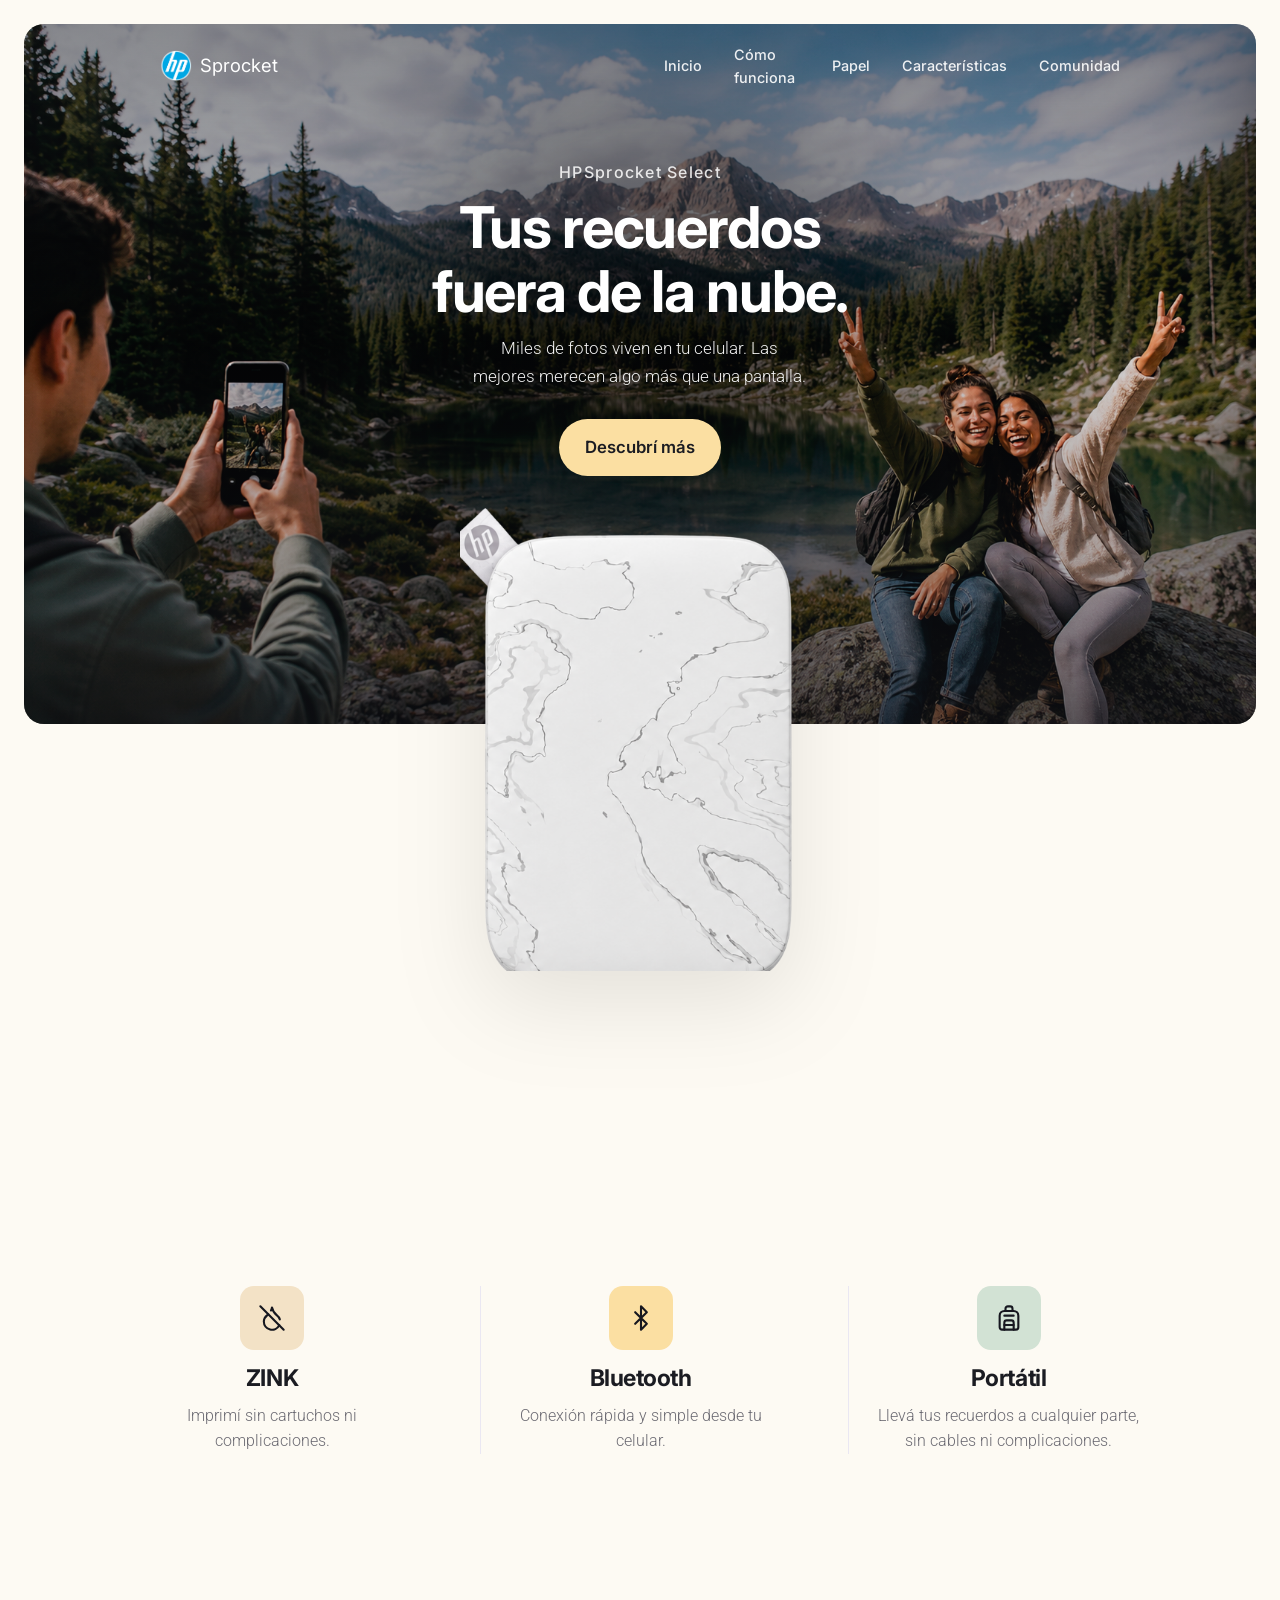
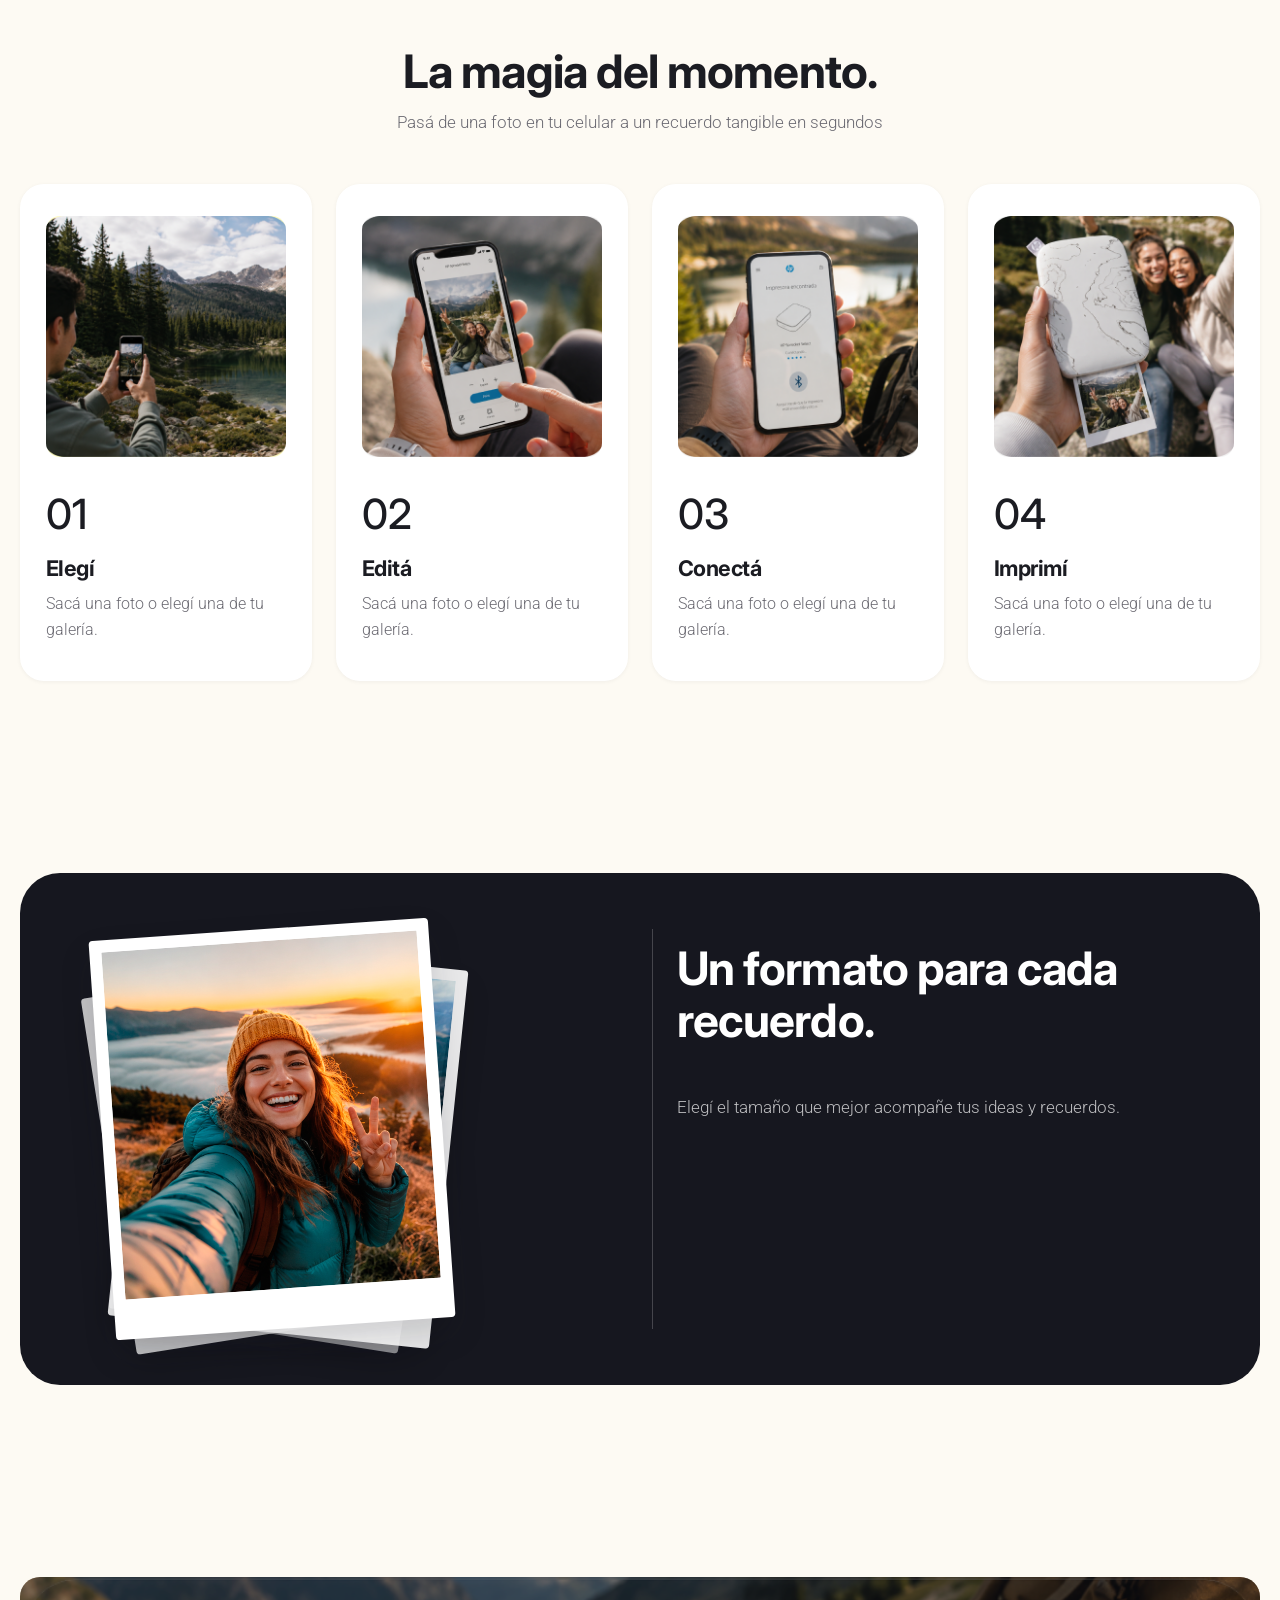
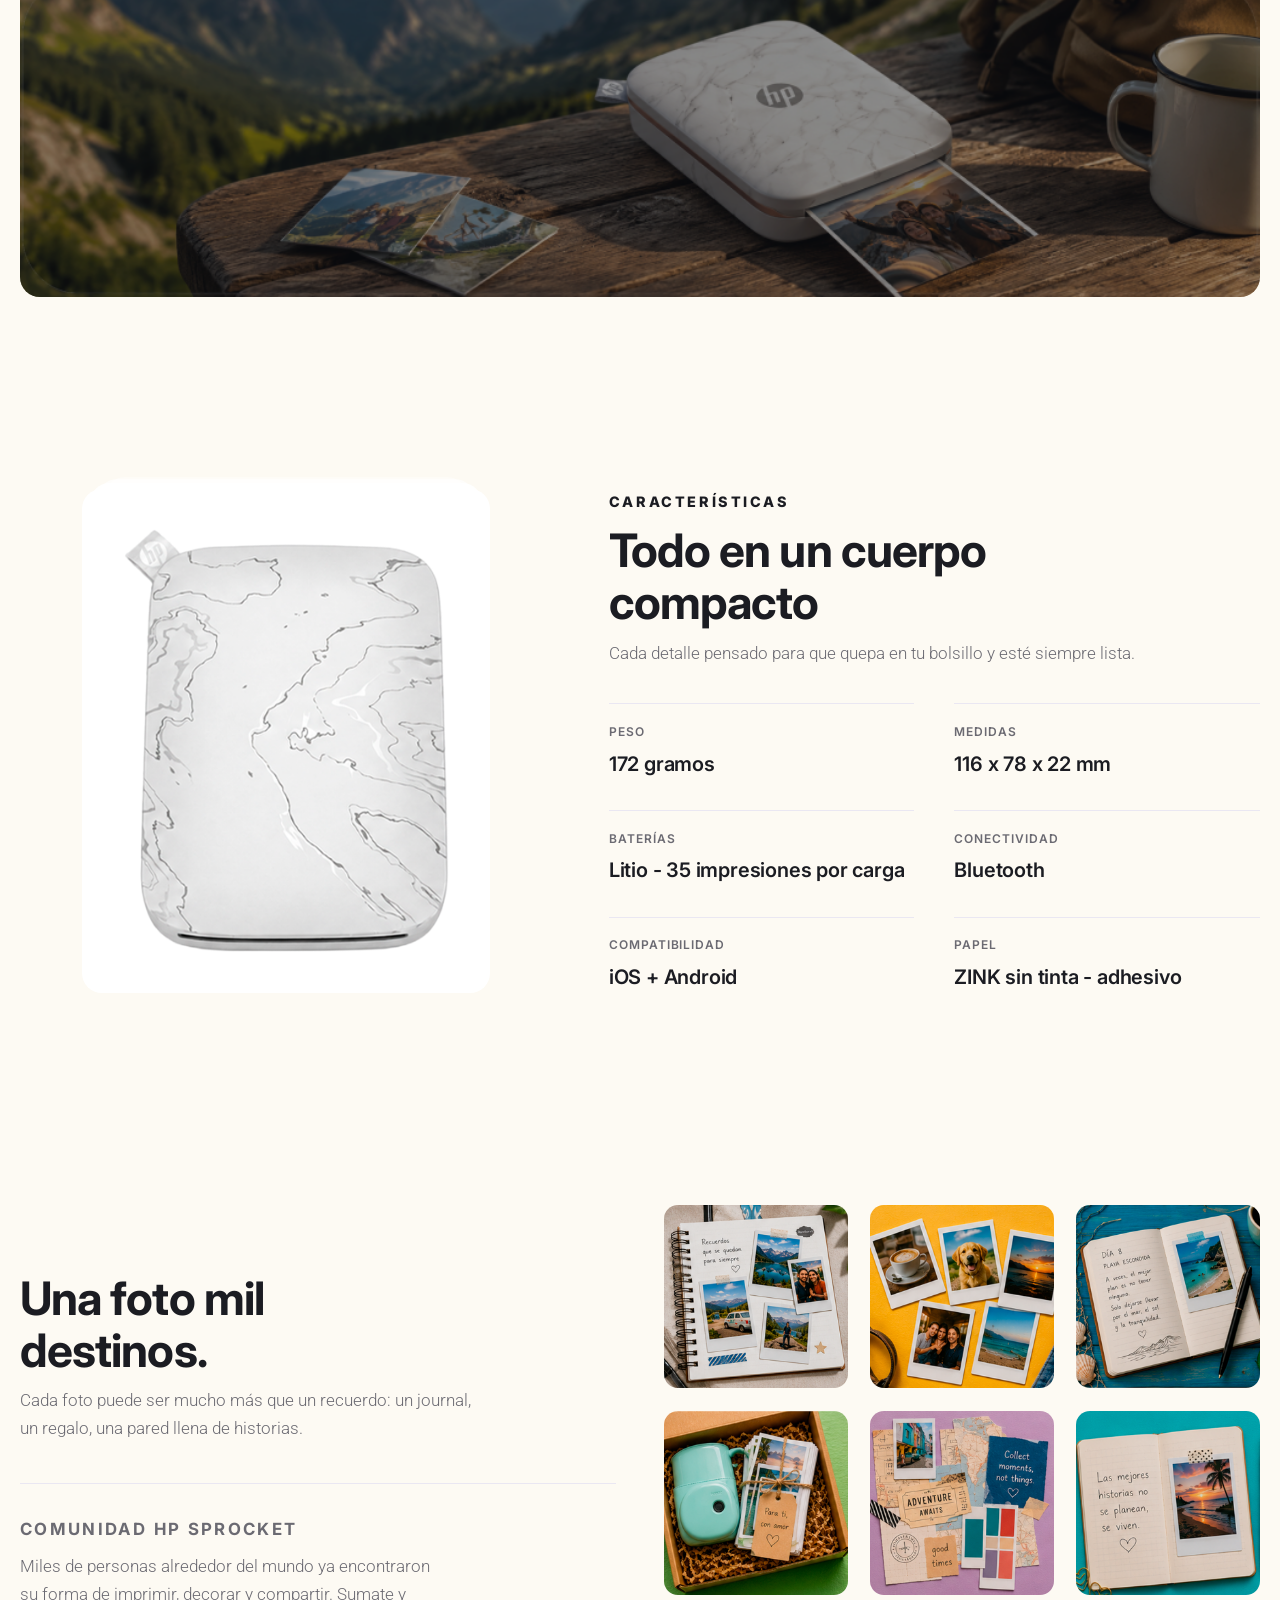
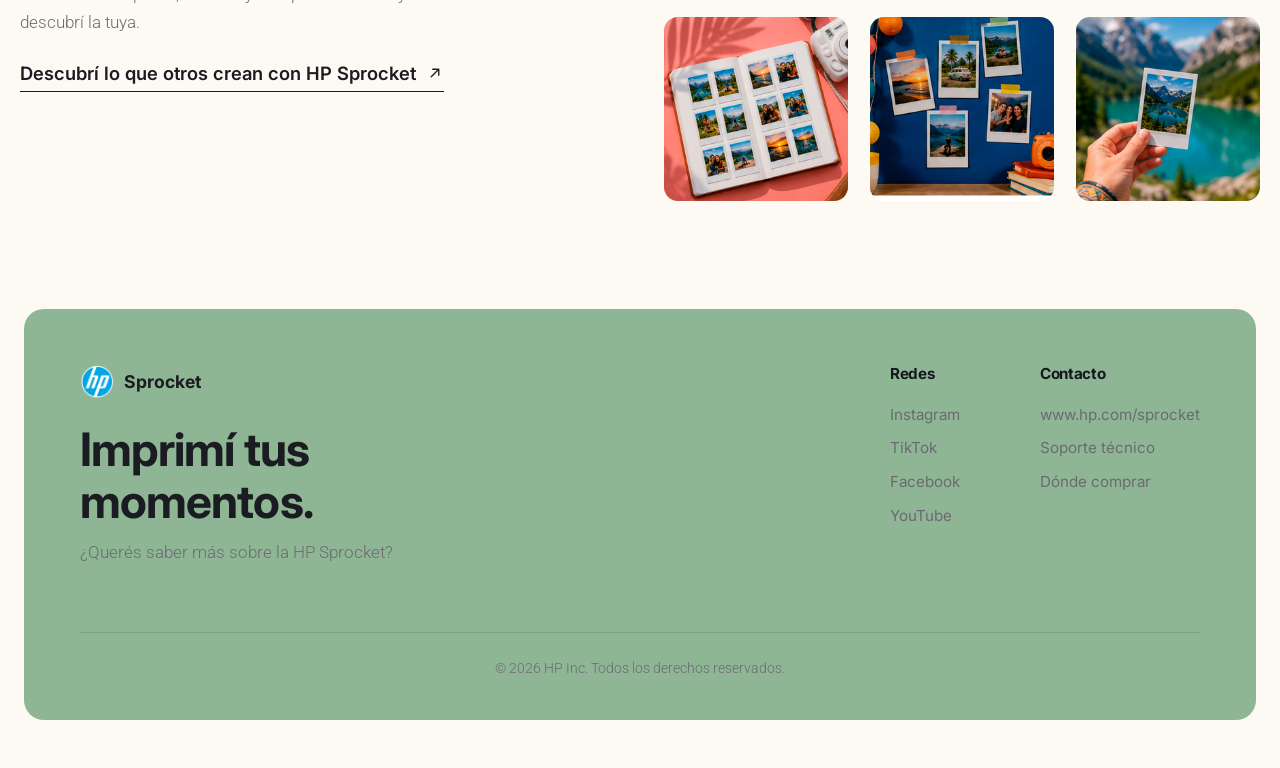
==== index.html @ 8c6a34cf "first commit" ====
<!DOCTYPE html>
<html lang="es">
  <head>
    <meta charset="UTF-8" />
    <meta name="viewport" content="width=device-width, initial-scale=1.0" />
    <meta
      name="description"
      content="Landing page de HP Sprocket inspirada en el diseño de Figma: imprimí tus fotos favoritas al instante, dondequiera que estés."
    />
    <title>HP Sprocket | Tus recuerdos fuera de la nube</title>
    <link rel="preconnect" href="https://fonts.googleapis.com" />
    <link rel="preconnect" href="https://fonts.gstatic.com" crossorigin />
    <link
      href="https://fonts.googleapis.com/css2?family=Inter:wght@400;500;600;700;800&family=Roboto:wght@300;400&display=swap"
      rel="stylesheet"
    />
    <link rel="stylesheet" href="css/styles.css?v=76" />
    <script src="js/main.js?v=76" defer></script>
  </head>
  <body>
    <div class="page-shell">
      <header class="site-header">
        <div class="nav-bar">
          <a href="#inicio" class="brand">
            <img src="Assets/Logo_HP.png" alt="HP" class="brand-logo" />
            <span>Sprocket</span>
          </a>
          <nav class="site-nav" id="site-nav">
            <a href="#inicio">Inicio</a>
            <a href="#como-funciona">Cómo funciona</a>
            <a href="#papel">Papel</a>
            <a href="#caracteristicas">Características</a>
            <a href="#colores">Comunidad</a>
          </nav>
          <button class="nav-toggle" id="nav-toggle" type="button" aria-label="Abrir menú" aria-controls="site-nav" aria-expanded="false">
            <span></span>
            <span></span>
            <span></span>
          </button>
        </div>
      </header>

      <main>
        <section class="hero" id="inicio">
          <div class="hero-banner">
            <img src="Assets/figma-hero-banner.png" alt="Amigos fotografiando un paisaje de montaña con el celular" />
            <div class="hero-overlay"></div>
            <div class="hero-content">
              <p class="hero-eyebrow">HPSprocket Select</p>
              <h1>Tus recuerdos <br />fuera de la nube.</h1>
              <p class="hero-text">
                Miles de fotos viven en tu celular. Las <br />
                mejores merecen algo más que una pantalla.
              </p>
              <a href="#como-funciona" class="btn btn-primary">Descubrí más</a>
            </div>
          </div>
        </section>

        <section class="product-strip">
          <div class="container product-strip-inner">
            <div class="product-shot reveal">
              <img src="Assets/figma-impresora-destacada.png" alt="Impresora portátil HP Sprocket" />
            </div>
            <div class="feature-row">
              <article class="feature-item">
                <span class="icon-badge icon-badge-peach">
                  <svg class="drop-icon" viewBox="0 0 24 24" fill="none" xmlns="http://www.w3.org/2000/svg" aria-hidden="true">
                    <path d="M18.715 13.186C18.29 11.858 17.384 10.607 16 9.5c-2-1.6-3.5-4-4-6.5a10.7 10.7 0 0 1-.884 2.586" stroke="currentColor" stroke-width="1.8" stroke-linecap="round" stroke-linejoin="round" />
                    <path d="m2 2 20 20" stroke="currentColor" stroke-width="1.8" stroke-linecap="round" stroke-linejoin="round" />
                    <path d="M8.795 8.797A11 11 0 0 1 8 9.5C6 11.1 5 13 5 15a7 7 0 0 0 13.222 3.208" stroke="currentColor" stroke-width="1.8" stroke-linecap="round" stroke-linejoin="round" />
                  </svg>
                </span>
                <h3>ZINK</h3>
                <p>Imprimí sin cartuchos ni complicaciones.</p>
              </article>
              <article class="feature-item">
                <span class="icon-badge icon-badge-yellow">
                  <svg class="drop-icon" viewBox="0 0 24 24" fill="none" xmlns="http://www.w3.org/2000/svg" aria-hidden="true">
                    <path d="m7 7 10 10-5 5V2l5 5L7 17" stroke="currentColor" stroke-width="1.8" stroke-linecap="round" stroke-linejoin="round" />
                  </svg>
                </span>
                <h3>Bluetooth</h3>
                <p>Conexión rápida y simple desde tu celular.</p>
              </article>
              <article class="feature-item">
                <span class="icon-badge icon-badge-sage">
                  <svg class="drop-icon" viewBox="0 0 24 24" fill="none" xmlns="http://www.w3.org/2000/svg" aria-hidden="true">
                    <path d="M4 10a4 4 0 0 1 4-4h8a4 4 0 0 1 4 4v10a2 2 0 0 1-2 2H6a2 2 0 0 1-2-2z" stroke="currentColor" stroke-width="1.8" stroke-linecap="round" stroke-linejoin="round" />
                    <path d="M8 10h8" stroke="currentColor" stroke-width="1.8" stroke-linecap="round" stroke-linejoin="round" />
                    <path d="M8 18h8" stroke="currentColor" stroke-width="1.8" stroke-linecap="round" stroke-linejoin="round" />
                    <path d="M8 22v-6a2 2 0 0 1 2-2h4a2 2 0 0 1 2 2v6" stroke="currentColor" stroke-width="1.8" stroke-linecap="round" stroke-linejoin="round" />
                    <path d="M9 6V4a2 2 0 0 1 2-2h2a2 2 0 0 1 2 2v2" stroke="currentColor" stroke-width="1.8" stroke-linecap="round" stroke-linejoin="round" />
                  </svg>
                </span>
                <h3>Portátil</h3>
                <p>Llevá tus recuerdos a cualquier parte, sin cables ni complicaciones.</p>
              </article>
            </div>
          </div>
        </section>

        <section class="how-it-works" id="como-funciona">
          <div class="container">
            <div class="section-heading reveal">
              <h2>La magia del momento.</h2>
              <p>Pasá de una foto en tu celular a un recuerdo tangible en segundos</p>
            </div>
            <div class="step-grid reveal-group">
              <article class="step-card reveal-item">
                <div class="step-photo">
                  <img src="Assets/figma-paso-01-elegi.png" alt="Eligiendo una foto para imprimir" />
                </div>
                <p class="step-number">01</p>
                <h3>Elegí</h3>
                <p>Sacá una foto o elegí una de tu galería.</p>
              </article>
              <article class="step-card reveal-item">
                <div class="step-photo">
                  <img src="Assets/figma-paso-02-edita.png" alt="Editando una foto en la app de HP Sprocket" />
                </div>
                <p class="step-number">02</p>
                <h3>Editá</h3>
                <p>Sacá una foto o elegí una de tu galería.</p>
              </article>
              <article class="step-card reveal-item">
                <div class="step-photo">
                  <img src="Assets/figma-paso-03-conecta.png" alt="Conectando el celular a la impresora por Bluetooth" />
                </div>
                <p class="step-number">03</p>
                <h3>Conectá</h3>
                <p>Sacá una foto o elegí una de tu galería.</p>
              </article>
              <article class="step-card reveal-item">
                <div class="step-photo">
                  <img src="Assets/figma-paso-04-imprimi.png" alt="Foto saliendo de la impresora HP Sprocket" />
                </div>
                <p class="step-number">04</p>
                <h3>Imprimí</h3>
                <p>Sacá una foto o elegí una de tu galería.</p>
              </article>
            </div>
          </div>
        </section>

        <section class="paper-section" id="papel">
          <div class="container">
            <div class="paper-shell">
              <div class="paper-grid">
            <div class="paper-visual reveal">
              <!-- TEMPORAL: 4 placeholders, a reemplazar por las imágenes que definas -->
              <div class="polaroid-stack stack-carousel">
                <figure class="polaroid" data-pos="0">
                  <img src="Assets/selfi-1.png" alt="Foto 1 (placeholder, a definir)" />
                </figure>
                <figure class="polaroid" data-pos="1">
                  <img src="Assets/selfi-2.png" alt="Foto 2 (placeholder, a definir)" />
                </figure>
                <figure class="polaroid" data-pos="2">
                  <img src="Assets/selfi-3.png" alt="Foto 3 (placeholder, a definir)" />
                </figure>
                <figure class="polaroid" data-pos="3">
                  <img src="Assets/selfi-4.png" alt="Foto 4 (placeholder, a definir)" />
                </figure>
              </div>
            </div>
            <div class="paper-copy">
              <h2 class="reveal">Un formato para cada recuerdo.</h2>
              <p class="reveal">Elegí el tamaño que mejor acompañe tus ideas y recuerdos.</p>
              <div class="paper-cards reveal-group">
                <div class="paper-card reveal-item">
                  <span class="paper-tag paper-tag-purple">2x3</span>
                  <span class="card-arrow" aria-hidden="true">
                    <svg viewBox="0 0 24 24" fill="none" xmlns="http://www.w3.org/2000/svg">
                      <path d="M7 17L17 7M17 7H9M17 7V15" stroke="currentColor" stroke-width="1.8" stroke-linecap="round" stroke-linejoin="round" />
                    </svg>
                  </span>
                  <h3>Adhesivo</h3>
                  <p>Pequeño, adhesivo para journals, agendas y stickers.</p>
                </div>
                <div class="paper-card paper-card-peach reveal-item">
                  <span class="paper-tag paper-tag-purple">3x4</span>
                  <span class="card-arrow" aria-hidden="true">
                    <svg viewBox="0 0 24 24" fill="none" xmlns="http://www.w3.org/2000/svg">
                      <path d="M7 17L17 7M17 7H9M17 7V15" stroke="currentColor" stroke-width="1.8" stroke-linecap="round" stroke-linejoin="round" />
                    </svg>
                  </span>
                  <h3>Fotográfico</h3>
                  <p>Más espacio para retratos, paisajes y fotos grupales.</p>
                </div>
              </div>
            </div>
              </div>
            </div>
          </div>
        </section>

        <section class="quote-banner">
          <div class="container">
            <div class="quote-box">
              <img src="Assets/figma-banner-experiencias.png" alt="Momento cálido al aire libre junto a la impresora HP Sprocket" />
              <div class="quote-overlay"></div>
              <p class="quote-text reveal">las experiencias<br />no se olvidan.</p>
            </div>
          </div>
        </section>

        <section class="specs" id="caracteristicas">
          <div class="container specs-grid">
            <div class="specs-visual reveal">
              <div class="image-carousel stack-carousel">
                <figure class="image-card" data-pos="0">
                  <img src="Assets/vista 1.png" alt="Impresora HP Sprocket, vista en ángulo" />
                </figure>
                <figure class="image-card" data-pos="1">
                  <img src="Assets/vista 2.png" alt="Impresora HP Sprocket, vista frontal" />
                </figure>
                <figure class="image-card" data-pos="2">
                  <img src="Assets/vista 3.png" alt="Impresora HP Sprocket, vista trasera" />
                </figure>
                <figure class="image-card" data-pos="3">
                  <img src="Assets/vista 4.png" alt="Impresora HP Sprocket, vista de perfil" />
                </figure>
              </div>
            </div>
            <div class="specs-copy">
              <div class="specs-heading">
                <p class="eyebrow">Características</p>
                <h2 class="reveal">Todo en un cuerpo <br />compacto</h2>
                <p class="specs-intro reveal">Cada detalle pensado para que quepa en tu bolsillo y esté siempre lista.</p>
              </div>
              <dl class="specs-table reveal-group">
                <div class="specs-row reveal-item">
                  <dt>Peso</dt>
                  <dd>172 gramos</dd>
                </div>
                <div class="specs-row reveal-item">
                  <dt>Medidas</dt>
                  <dd>116 x 78 x 22 mm</dd>
                </div>
                <div class="specs-row reveal-item">
                  <dt>Baterías</dt>
                  <dd>Litio - 35 impresiones por carga</dd>
                </div>
                <div class="specs-row reveal-item">
                  <dt>Conectividad</dt>
                  <dd>Bluetooth</dd>
                </div>
                <div class="specs-row reveal-item">
                  <dt>Compatibilidad</dt>
                  <dd>iOS + Android</dd>
                </div>
                <div class="specs-row reveal-item">
                  <dt>Papel</dt>
                  <dd>ZINK sin tinta - adhesivo</dd>
                </div>
              </dl>
            </div>
          </div>
        </section>

        <section class="colors" id="colores">
          <div class="container">
            <div class="colors-grid">
              <div class="colors-copy">
                <h2 class="reveal">Una foto mil <br />destinos.</h2>
                <p class="reveal">Cada foto puede ser mucho más que un recuerdo: un journal, <br />un regalo, una pared llena de historias.</p>

                <div class="community-cta reveal">
                  <p class="community-eyebrow">Comunidad HP Sprocket</p>
                  <p class="community-text">
                    Miles de personas alrededor del mundo ya encontraron su forma de imprimir, decorar y compartir. Sumate y descubrí la tuya.
                  </p>
                  <a href="#contacto" class="community-link">
                    Descubrí lo que otros crean con HP Sprocket
                    <span class="community-arrow" aria-hidden="true">
                      <svg viewBox="0 0 24 24" fill="none" xmlns="http://www.w3.org/2000/svg">
                        <path d="M7 17L17 7M17 7H9M17 7V15" stroke="currentColor" stroke-width="1.8" stroke-linecap="round" stroke-linejoin="round" />
                      </svg>
                    </span>
                  </a>
                </div>
              </div>
              <div class="swatch-grid reveal-group">
                <span class="swatch reveal-item">
                  <img src="Assets/Scrapbook.png" alt="Página de scrapbook con fotos de un viaje" />
                </span>
                <span class="swatch reveal-item">
                  <img src="Assets/Fotos del dia a dia.png" alt="Fotos instantáneas de momentos cotidianos" />
                </span>
                <span class="swatch reveal-item">
                  <img src="Assets/Journals de viaje.png" alt="Journal de viaje con una foto pegada" />
                </span>
                <span class="swatch reveal-item">
                  <img src="Assets/Regalos personalizados.png" alt="Caja de regalo personalizada con fotos impresas" />
                </span>
                <span class="swatch reveal-item">
                  <img src="Assets/Moodboard.png" alt="Moodboard de inspiración para un viaje" />
                </span>
                <span class="swatch reveal-item">
                  <img src="Assets/Historias que quedan.png" alt="Journal con una frase y una foto de playa" />
                </span>
                <span class="swatch reveal-item">
                  <img src="Assets/Albunes.png" alt="Álbum de fotos con impresiones instantáneas" />
                </span>
                <span class="swatch reveal-item">
                  <img src="Assets/Decoracion.png" alt="Fotos instantáneas usadas como decoración de pared" />
                </span>
                <span class="swatch reveal-item">
                  <img src="Assets/Recuerdos de viaje.png" alt="Mano sosteniendo una foto instantánea frente a un paisaje" />
                </span>
              </div>
            </div>
          </div>
        </section>

      </main>

      <footer class="site-footer" id="contacto">
        <div class="footer-box">
          <div class="footer-main">
            <div class="footer-cta">
              <span class="footer-logo">
                <img class="footer-logo-mark" src="Assets/Logo_HP.png" alt="HP" />
                <span class="footer-logo-text">Sprocket</span>
              </span>
              <h2 class="reveal">Imprimí tus <br />momentos.</h2>
              <p class="reveal">¿Querés saber más sobre la HP Sprocket?</p>
            </div>
            <div class="footer-links">
              <div class="footer-col">
                <h3>Redes</h3>
                <a href="#">Instagram</a>
                <a href="#">TikTok</a>
                <a href="#">Facebook</a>
                <a href="#">YouTube</a>
              </div>
              <div class="footer-col">
                <h3>Contacto</h3>
                <a href="https://www.hp.com/sprocket">www.hp.com/sprocket</a>
                <a href="#">Soporte técnico</a>
                <a href="#">Dónde comprar</a>
              </div>
            </div>
          </div>
          <div class="footer-bottom">
            <p>© <span data-year></span> HP Inc. Todos los derechos reservados.</p>
          </div>
        </div>
      </footer>
    </div>
  </body>
</html>
---- css/styles.css ----
:root {
  /* ===== Paleta HP Sprocket v3 — RGB pastel, acotada a amarillo / verde / durazno =====
     Reutilizable en cualquier landing del ecosistema HP Sprocket.
     Paleta limitada a propósito a estos 3 tonos (+ neutros) para mayor coherencia. */

  /* Color primario — casi negro azulado, ancla de marca (texto, headers oscuros) */
  --color-primary: #16171f;
  --color-primary-dark: #0a0a10;

  /* Color secundario — verde salvia, moderno/tecnológico (tags, fondos secundarios) */
  --color-secondary: #8eb694;
  --color-secondary-dark: #74a17d;

  /* Color de acento — amarillo cálido, vívido y cercano (CTAs, hover, elementos interactivos) */
  --color-accent: #fbdfa2;
  --color-accent-dark: #f0c97e;

  /* Fondo principal */
  --color-bg: #fdfaf3; /* blanco cálido, alto contraste con el texto */
  --color-surface: #ffffff; /* cards neutras */

  /* Fondos secundarios — mosaico limitado a amarillo / verde / crema */
  --color-surface-tint: #d2e2d4; /* verde salvia */
  --color-surface-peach: #f3e2c6; /* crema */
  --color-surface-yellow: #fbdfa2; /* amarillo suave */

  /* Texto */
  --color-text: #1b1c22; /* texto principal, alto contraste sobre fondos claros */
  --color-muted: #6b6a72; /* texto secundario */

  /* Bordes / interactivos */
  --color-border: #eae7f2;
  --color-interactive: var(--color-accent);

  /* Texto sobre fondos oscuros (primary) */
  --color-on-dark: #ffffff;
  --color-on-dark-muted: rgba(255, 255, 255, 0.72);

  --radius-lg: 40px;
  --radius-md: 24px;
  --radius-sm: 14px;

  /* Sombras de cards: casi imperceptible en reposo, se acentúa apenas en hover */
  --shadow-sm: 0 1px 4px rgba(22, 23, 31, 0.05);
  --shadow: 0 16px 32px rgba(22, 23, 31, 0.1);
}

* {
  box-sizing: border-box;
  margin: 0;
  padding: 0;
}

html {
  scroll-behavior: smooth;
}

body {
  font-family: "Inter", "Segoe UI", Arial, sans-serif;
  line-height: 1.6;
  color: var(--color-text);
  background: var(--color-bg);
}

img {
  width: 100%;
  display: block;
}

a {
  color: inherit;
  text-decoration: none;
}

.page-shell {
  overflow: hidden;
}

.container {
  width: min(1280px, calc(100% - 2.5rem));
  margin: 0 auto;
}

section {
  padding: 6rem 0;
}

h1,
h2,
h3 {
  font-weight: 700;
  line-height: 1.12;
  letter-spacing: -0.02em;
  margin-bottom: 0.7rem;
}

h1 {
  font-size: clamp(2.16rem, 4.5vw, 4.05rem);
}

h2 {
  font-size: clamp(1.8rem, 3.6vw, 3.06rem);
}

h3 {
  font-size: 1.44rem;
}

p {
  font-family: "Roboto", "Inter", sans-serif;
  font-weight: 300;
  font-size: 1.15rem;
}

/* "Bajada": copy directo bajo un título de sección (H1/H2), reducida en la misma
   proporción que los títulos para conservar la relación visual entre ambos. */
.hero-text,
.section-heading p,
.paper-copy p,
.specs-intro,
.colors-copy p,
.footer-cta p {
  font-size: 1.05rem;
  line-height: 1.65;
}

.eyebrow {
  display: inline-block;
  margin-bottom: 0.8rem;
  font-family: "Inter", sans-serif;
  color: var(--color-text);
  font-size: 0.9rem;
  font-weight: 800;
  letter-spacing: 0.18em;
  text-transform: uppercase;
}

.btn {
  display: inline-block;
  padding: 0.95rem 1.6rem;
  border-radius: 999px;
  font-family: "Inter", sans-serif;
  font-weight: 600;
  font-size: 1.05rem;
  transition: transform 0.2s ease, background 0.2s ease;
}

.btn:hover {
  transform: translateY(-2px);
}

.btn-primary {
  background: var(--color-accent);
  color: var(--color-text);
}

.btn-primary:hover {
  background: var(--color-accent-dark);
}

/* Animaciones de entrada al hacer scroll (títulos, bajadas y cards) */

.reveal,
.reveal-item {
  opacity: 0;
  /* Se usa la propiedad "translate" (independiente de "transform") a propósito:
     así esta animación de entrada no pisa las transiciones de "transform" que
     ya tienen las cards para su efecto hover (translateY al pasar el mouse). */
  translate: 0 46px;
  transition: opacity 0.75s cubic-bezier(0.16, 1, 0.3, 1), translate 0.75s cubic-bezier(0.16, 1, 0.3, 1);
  will-change: opacity, translate;
}

.reveal.is-visible,
.reveal-item.is-visible {
  opacity: 1;
  translate: 0 0;
}

@media (prefers-reduced-motion: reduce) {
  .reveal,
  .reveal-item {
    opacity: 1;
    translate: 0 0;
    transition: none;
  }
}

.brand:hover {
  opacity: 0.85;
}

.site-nav a:hover {
  opacity: 0.75;
}

/* Header */

.site-header {
  position: fixed;
  top: 1.5rem;
  left: 0;
  right: 0;
  z-index: 100;
  background: transparent;
  box-shadow: none;
  transition: top 0.3s ease, background 0.3s ease, backdrop-filter 0.3s ease, box-shadow 0.3s ease;
}

.site-header.is-scrolled {
  top: 0;
  background: rgba(255, 255, 255, 0.72);
  backdrop-filter: blur(16px);
  -webkit-backdrop-filter: blur(16px);
  box-shadow: 0 1px 0 rgba(0, 0, 0, 0.06);
}

.nav-bar {
  display: grid;
  grid-template-columns: 1fr auto 1fr;
  align-items: center;
  gap: 1.5rem;
  height: 84px;
  max-width: 1280px;
  margin: 0 auto;
  padding: 0 160px;
}

.brand {
  display: inline-flex;
  align-items: center;
  justify-self: start;
  gap: 0.5rem;
  font-family: "Inter", sans-serif;
  font-size: 1.15rem;
  font-weight: 700;
  color: #fff;
  transition: color 0.3s ease;
}

.site-header.is-scrolled .brand {
  color: var(--color-text);
}

.brand-logo {
  width: 32px;
  height: 32px;
  object-fit: contain;
}

.brand span {
  font-weight: 400;
}

.site-nav {
  display: flex;
  align-items: center;
  grid-column: 3;
  justify-self: end;
  gap: 2rem;
}

.site-nav a {
  font-family: "Inter", sans-serif;
  color: rgba(255, 255, 255, 0.9);
  font-weight: 500;
  font-size: 0.9rem;
  transition: color 0.3s ease;
}

.site-header.is-scrolled .site-nav a {
  color: var(--color-muted);
}

.nav-toggle {
  display: none;
  grid-column: 3;
  justify-self: end;
  flex-direction: column;
  justify-content: center;
  gap: 5px;
  width: 32px;
  height: 32px;
  padding: 0;
  background: none;
  border: none;
  cursor: pointer;
}

.nav-toggle span {
  display: block;
  width: 100%;
  height: 2px;
  border-radius: 2px;
  background: #fff;
  transition: background 0.3s ease, transform 0.25s ease, opacity 0.25s ease;
}

.site-header.is-scrolled .nav-toggle span {
  background: var(--color-text);
}

.nav-toggle.is-open span:nth-child(1) {
  transform: translateY(7px) rotate(45deg);
}

.nav-toggle.is-open span:nth-child(2) {
  opacity: 0;
}

.nav-toggle.is-open span:nth-child(3) {
  transform: translateY(-7px) rotate(-45deg);
}

/* Hero */

.hero {
  padding: 1.5rem 0 0;
}

.hero-banner {
  position: relative;
  margin: 0 1.5rem;
  border-radius: 20px;
  overflow: hidden;
  min-height: 700px;
  display: flex;
  align-items: center;
  justify-content: center;
}

.hero-banner img {
  position: absolute;
  inset: 0;
  height: 100%;
  object-fit: cover;
}

.hero-overlay {
  position: absolute;
  inset: 0;
  background: linear-gradient(180deg, rgba(22, 23, 31, 0.4) 0%, rgba(22, 23, 31, 0.15) 45%, rgba(22, 23, 31, 0.5) 100%);
}

.hero-content {
  position: relative;
  text-align: center;
  color: #fff;
  padding: 3rem 1.5rem 10rem;
  max-width: 760px;
}

.hero-eyebrow {
  font-family: "Inter", sans-serif;
  font-size: 1rem;
  font-weight: 500;
  letter-spacing: 0.08em;
  opacity: 0.85;
  margin-bottom: 0.6rem;
}

.hero-content h1 {
  color: #fff;
  animation: hero-title-in 0.9s cubic-bezier(0.16, 1, 0.3, 1) both;
}

@keyframes hero-title-in {
  from {
    opacity: 0;
    translate: 0 30px;
  }
  to {
    opacity: 1;
    translate: 0 0;
  }
}

@media (prefers-reduced-motion: reduce) {
  .hero-content h1 {
    animation: none;
  }
}

.hero-text {
  color: #f2f2f2;
  margin-bottom: 1.8rem;
}

/* Product strip */

.product-strip-inner {
  text-align: center;
}

.product-shot {
  max-width: 400px;
  aspect-ratio: 312 / 594;
  margin: -21.5rem auto 3rem;
  position: relative;
  left: 20px;
  z-index: 2;
  border-radius: var(--radius-md);
  overflow: hidden;
  filter: drop-shadow(0 30px 45px rgba(0, 0, 0, 0.1));
}

.product-shot img {
  height: 100%;
  object-fit: cover;
  --print-progress: 0;
  /* La foto vive en el ~35%-97% inferior de esta imagen (impresora + foto ya
     compuestas en un solo PNG). Al scrollear, el recorte inferior se reduce
     progresivamente para simular que la foto sale de la ranura. */
  clip-path: inset(0 0 calc(35% - (32% * var(--print-progress))) 0);
  will-change: clip-path;
}

@media (prefers-reduced-motion: reduce) {
  .product-shot img {
    clip-path: none;
  }
}

.feature-row {
  display: flex;
  justify-content: center;
  gap: 3rem;
}

.feature-item {
  flex: 1;
  max-width: 320px;
  padding: 0 1.5rem;
  border-left: 1px solid var(--color-border);
  opacity: 0;
  /* Efecto "pegatina", igual que las fotos de "Una foto mil destinos": arranca
     chico y girado, y se asienta plano al aparecer. */
  transform: scale(0.6) rotate(-10deg);
  transition: opacity 0.55s cubic-bezier(0.34, 1.56, 0.64, 1), transform 0.55s cubic-bezier(0.34, 1.56, 0.64, 1);
}

.feature-item:first-child {
  border-left: none;
}

.feature-item:nth-child(even) {
  transform: scale(0.6) rotate(10deg);
}

.feature-row.is-visible .feature-item {
  opacity: 1;
  transform: scale(1) rotate(0deg);
}

.feature-row.is-visible .feature-item:nth-child(1) {
  transition-delay: 0.1s;
}

.feature-row.is-visible .feature-item:nth-child(2) {
  transition-delay: 0.3s;
}

.feature-row.is-visible .feature-item:nth-child(3) {
  transition-delay: 0.5s;
}

@media (prefers-reduced-motion: reduce) {
  .feature-item {
    opacity: 1;
    transform: none;
    transition: none;
  }
}

.icon-badge {
  display: inline-flex;
  align-items: center;
  justify-content: center;
  width: 64px;
  height: 64px;
  border-radius: var(--radius-sm);
  margin-bottom: 1rem;
}

.icon-badge-peach {
  background: var(--color-surface-peach);
}

.icon-badge-yellow {
  background: var(--color-surface-yellow);
}

.icon-badge-sage {
  background: var(--color-surface-tint);
}

.drop-icon {
  display: inline-block;
  width: 28px;
  height: 28px;
  color: var(--color-primary);
}

.feature-item p {
  font-size: 1rem;
  color: var(--color-muted);
}

/* Section heading */

.section-heading {
  text-align: center;
  max-width: 620px;
  margin: 0 auto 3rem;
}

.section-heading p {
  color: var(--color-muted);
}

/* Steps */

.step-grid {
  display: grid;
  grid-template-columns: repeat(4, minmax(0, 1fr));
  gap: 1.5rem;
}

.step-card {
  background: var(--color-surface);
  border-radius: var(--radius-md);
  padding: 2rem 1.6rem 2.4rem;
  display: flex;
  flex-direction: column;
  align-items: flex-start;
  text-align: left;
  gap: 0.5rem;
  box-shadow: var(--shadow-sm);
  transition: transform 0.25s ease, box-shadow 0.25s ease;
}

.step-card:hover {
  transform: translateY(-6px);
  box-shadow: var(--shadow);
}

.step-photo {
  width: 100%;
  aspect-ratio: 1 / 1;
  border-radius: var(--radius-sm);
  overflow: hidden;
  margin-bottom: 1rem;
}

.step-photo img {
  height: 100%;
  object-fit: cover;
}

.step-number {
  font-size: 2.6rem;
  font-weight: 500;
  font-family: "Inter", sans-serif;
}

.step-card h3 {
  font-size: 1.35rem;
  margin-bottom: 0.2rem;
}

.step-card p:last-child {
  color: var(--color-muted);
  font-size: 1rem;
}

/* Paper section */

.paper-shell {
  background: var(--color-primary);
  border-radius: var(--radius-lg);
  padding: 3.5rem;
}

.paper-grid {
  display: grid;
  grid-template-columns: 1fr 1fr;
  gap: 1.5rem;
  align-items: stretch;
}

.paper-copy {
  display: flex;
  flex-direction: column;
  justify-content: center;
  padding-left: 1.5rem;
  /* Misma línea divisoria (1px, blanco translúcido) que ya usa el footer sobre fondo oscuro */
  border-left: 1px solid rgba(255, 255, 255, 0.2);
}

.paper-copy h2,
.paper-copy p {
  color: var(--color-on-dark);
}

.paper-copy p {
  opacity: 0.72;
  margin-bottom: 0;
}

.paper-copy h2 {
  margin-bottom: 0.1rem;
}

.paper-visual {
  display: flex;
  align-items: center;
  justify-content: center;
}

.paper-cards {
  display: flex;
  flex-direction: row;
  flex-wrap: wrap;
  gap: 1.6rem;
  margin-top: 2.5rem;
}

.paper-card {
  position: relative;
  flex: 1;
  min-width: 220px;
  background: var(--color-surface-tint);
  border-radius: var(--radius-sm);
  padding: 2.25rem 1.75rem 2rem;
  cursor: pointer;
  box-shadow: var(--shadow-sm);
  transition: transform 0.25s ease, box-shadow 0.25s ease;
}

.paper-card:hover {
  transform: translateY(-6px);
  box-shadow: var(--shadow);
}

.paper-card-peach {
  background: var(--color-surface-peach);
}

.card-arrow {
  position: absolute;
  top: 1.9rem;
  right: 1.4rem;
  width: 36px;
  height: 36px;
  display: inline-flex;
  align-items: center;
  justify-content: center;
  border-radius: 50%;
  background: var(--color-surface);
  color: var(--color-primary);
  transition: transform 0.25s ease, background 0.25s ease, color 0.25s ease;
}

.card-arrow svg {
  width: 16px;
  height: 16px;
}

.paper-card:hover .card-arrow {
  transform: translate(3px, -3px);
  background: var(--color-primary);
  color: var(--color-on-dark);
}

.paper-tag {
  display: inline-block;
  padding: 0.4rem 0.9rem;
  border-radius: 999px;
  color: #fff;
  font-size: 0.85rem;
  font-weight: 600;
  margin-bottom: 0.8rem;
}

.paper-tag-purple {
  background: var(--color-primary);
}

.paper-card h3 {
  font-size: 1.44rem;
  margin-bottom: 0.4rem;
}

.paper-card p {
  font-size: 0.95rem;
  color: var(--color-muted);
}

/* Quote banner */

.quote-box {
  position: relative;
  border-radius: 20px;
  overflow: hidden;
  min-height: 320px;
  display: flex;
  align-items: center;
  justify-content: center;
}

.quote-box img {
  position: absolute;
  inset: 0;
  height: 100%;
  object-fit: cover;
}

.quote-overlay {
  position: absolute;
  inset: 0;
  background: rgba(22, 23, 31, 0.4);
}

.quote-text {
  position: relative;
  color: #fff;
  font-family: "Inter", sans-serif;
  font-weight: 700;
  font-size: clamp(2rem, 4.5vw, 3.4rem);
  line-height: 1.05;
  text-align: center;
  text-shadow: 0 4px 4px rgba(0, 0, 0, 0.4);
  letter-spacing: -0.02em;
}

/* Specs */

.specs-grid {
  display: grid;
  grid-template-columns: 0.9fr 1.1fr;
  gap: 3.5rem;
  align-items: stretch;
}

.specs-copy {
  display: flex;
  flex-direction: column;
  justify-content: space-between;
}

.specs-visual {
  display: flex;
  align-items: center;
  justify-content: center;
}

/* Carrusel de polaroids apiladas */

.polaroid-stack {
  position: relative;
  left: -80px;
  width: 340px;
  height: 400px;
  cursor: pointer;
}

.polaroid {
  position: absolute;
  inset: 0;
  margin: 0;
  background: var(--color-surface);
  padding: 12px 12px 40px;
  border-radius: 4px;
  box-shadow: 0 16px 32px rgba(22, 23, 31, 0.16);
  transition: transform 0.7s cubic-bezier(0.22, 1, 0.36, 1), opacity 0.7s ease;
}

.polaroid img {
  width: 100%;
  height: 100%;
  object-fit: cover;
  border-radius: 1px;
}

.polaroid[data-pos="0"] {
  transform: translate(0, 0) rotate(-4deg) scale(1);
  opacity: 1;
  z-index: 4;
}

.polaroid[data-pos="1"] {
  transform: translate(16px, 14px) rotate(6deg) scale(0.95);
  opacity: 0.9;
  z-index: 3;
}

.polaroid[data-pos="2"] {
  transform: translate(-12px, 24px) rotate(-9deg) scale(0.9);
  opacity: 0.75;
  z-index: 2;
}

.polaroid[data-pos="3"] {
  transform: translate(8px, 32px) rotate(9deg) scale(0.86);
  opacity: 0.55;
  z-index: 1;
}

@media (prefers-reduced-motion: reduce) {
  .polaroid {
    transition: none;
  }
}

/* Carrusel de cards simples (producto) */

.image-carousel {
  position: relative;
  width: 408px;
  height: 100%;
  min-height: 504px;
  cursor: pointer;
}

.image-card {
  position: absolute;
  inset: 0;
  margin: 0;
  background: #fff;
  border-radius: 20px;
  overflow: hidden;
  transition: transform 0.7s cubic-bezier(0.22, 1, 0.36, 1), opacity 0.7s ease;
}

.image-card img {
  width: 100%;
  height: 100%;
  object-fit: contain;
  padding: 10%;
}

/* Carrusel vertical: las fotos se apilan y suben hacia arriba, sin rotación */
.image-card[data-pos="0"] {
  transform: translateY(0) scale(1);
  opacity: 1;
  z-index: 4;
}

.image-card[data-pos="1"] {
  transform: translateY(-16px) scale(0.96);
  opacity: 0.85;
  z-index: 3;
}

.image-card[data-pos="2"] {
  transform: translateY(-30px) scale(0.92);
  opacity: 0.65;
  z-index: 2;
}

.image-card[data-pos="3"] {
  transform: translateY(-42px) scale(0.88);
  opacity: 0.45;
  z-index: 1;
}

@media (prefers-reduced-motion: reduce) {
  .image-card {
    transition: none;
  }
}

.specs-intro {
  color: var(--color-muted);
  margin-bottom: 2.25rem;
}

.specs-table {
  display: grid;
  grid-template-columns: repeat(2, minmax(0, 1fr));
  gap: 1.9rem 2.5rem;
}

.specs-row {
  display: flex;
  flex-direction: column;
  gap: 0.4rem;
  padding-top: 1.1rem;
  border-top: 1px solid var(--color-border);
}

.specs-row dt {
  font-family: "Inter", sans-serif;
  font-weight: 600;
  font-size: 0.75rem;
  letter-spacing: 0.08em;
  text-transform: uppercase;
  color: var(--color-muted);
}

.specs-row dd {
  font-weight: 600;
  font-size: 1.25rem;
  letter-spacing: -0.01em;
  color: var(--color-text);
}

/* Colors */

.colors-grid {
  display: grid;
  grid-template-columns: 1fr 1fr;
  gap: 3rem;
  align-items: center;
}

.colors-copy p {
  color: var(--color-muted);
}

.swatch-grid {
  display: grid;
  grid-template-columns: repeat(3, minmax(0, 1fr));
  gap: 1.4rem;
}

.swatch {
  display: block;
  aspect-ratio: 1 / 1;
  border-radius: var(--radius-sm);
  overflow: hidden;
  background: var(--color-surface-tint);
}

/* Efecto "pegatina": cada foto entra chica, girada y va cayendo/asentándose y
   despegando su rotación, como si se estuviera pegando en la página al scrollear. */
.swatch-grid .reveal-item {
  translate: 0 20px;
  transform: scale(0.55) rotate(-14deg);
  transition: opacity 0.55s cubic-bezier(0.34, 1.56, 0.64, 1), translate 0.55s cubic-bezier(0.34, 1.56, 0.64, 1),
    transform 0.55s cubic-bezier(0.34, 1.56, 0.64, 1);
}

.swatch-grid .reveal-item:nth-child(even) {
  transform: scale(0.55) rotate(12deg);
}

.swatch-grid .reveal-item.is-visible {
  transform: scale(1) rotate(0deg);
}

@media (prefers-reduced-motion: reduce) {
  .swatch-grid .reveal-item {
    transform: none;
  }
}

.swatch img {
  width: 100%;
  height: 100%;
  object-fit: cover;
  transition: transform 0.4s ease;
}

.swatch:hover img {
  transform: scale(1.06);
}

/* Bloque "comunidad": transición inspiracional antes del CTA final del footer */
.community-cta {
  margin-top: 2.5rem;
  padding-top: 2rem;
  border-top: 1px solid var(--color-border);
  text-align: left;
}

.community-eyebrow {
  display: block;
  margin-bottom: 0.6rem;
  font-family: "Inter", sans-serif;
  font-size: 0.85rem;
  font-weight: 700;
  letter-spacing: 0.14em;
  text-transform: uppercase;
  color: var(--color-primary);
}

.community-text {
  max-width: 420px;
  margin: 0 0 1.4rem;
  color: var(--color-muted);
}

.community-link {
  display: inline-flex;
  align-items: center;
  gap: 0.6rem;
  font-family: "Inter", sans-serif;
  font-weight: 600;
  font-size: 1.15rem;
  color: var(--color-text);
  border-bottom: 1.5px solid var(--color-text);
  padding-bottom: 0.2rem;
  transition: color 0.2s ease, border-color 0.2s ease, gap 0.2s ease;
}

.community-link:hover {
  color: var(--color-primary);
  border-color: var(--color-primary);
  gap: 0.9rem;
}

.community-arrow {
  display: inline-flex;
  width: 18px;
  height: 18px;
}

.community-arrow svg {
  width: 100%;
  height: 100%;
}

/* Footer */

.site-footer {
  padding: 2rem 0 3rem;
}

.footer-box {
  margin: 0 1.5rem;
  background: var(--color-secondary);
  border-radius: 20px;
  padding: 3.5rem 3.5rem 2.5rem;
  color: var(--color-text);
}

.footer-main {
  display: flex;
  justify-content: space-between;
  gap: 3rem;
}

.footer-logo {
  display: inline-flex;
  align-items: center;
  gap: 0.6rem;
  margin-bottom: 1.6rem;
}

.footer-logo-mark {
  width: 34px;
  height: 34px;
  object-fit: contain;
}

.footer-logo-text {
  font-family: "Inter", sans-serif;
  font-weight: 700;
  font-size: 1.1rem;
}

.footer-cta h2 {
  color: var(--color-text);
}

.footer-cta p {
  color: var(--color-muted);
  margin-bottom: 1.6rem;
}

.footer-links {
  display: flex;
  gap: 5rem;
  flex-shrink: 0;
}

.footer-col h3 {
  font-family: "Inter", sans-serif;
  font-size: 0.95rem;
  font-weight: 700;
  margin-bottom: 1rem;
  color: var(--color-primary);
}

.footer-col {
  display: flex;
  flex-direction: column;
}

.footer-col a {
  color: var(--color-muted);
  font-family: "Inter", sans-serif;
  font-size: 0.95rem;
  padding: 0.3rem 0;
  transition: color 0.2s ease;
}

.footer-col a:hover {
  color: var(--color-primary);
}

.footer-bottom {
  margin-top: 2.5rem;
  padding-top: 1.5rem;
  border-top: 1px solid rgba(22, 23, 31, 0.12);
  text-align: center;
}

.footer-bottom p {
  color: var(--color-muted);
  font-size: 0.9rem;
}

@media (max-width: 1024px) {
  section {
    padding: 4.5rem 0;
  }

  .paper-shell {
    padding: 2.5rem;
  }

  .hero-banner {
    min-height: 620px;
  }

  .hero-content {
    padding-bottom: 8rem;
  }

  .product-shot {
    max-width: 320px;
    margin: -18rem auto 2.5rem;
  }

  .step-grid {
    grid-template-columns: repeat(2, minmax(0, 1fr));
  }

  .paper-grid,
  .specs-grid,
  .colors-grid {
    grid-template-columns: 1fr;
  }

  .paper-copy {
    padding-left: 0;
    padding-top: 2rem;
    border-left: none;
    border-top: 1px solid rgba(255, 255, 255, 0.2);
  }

  .specs-visual {
    order: -1;
  }

  .feature-row {
    flex-wrap: wrap;
  }

  .feature-item {
    flex: 1 1 45%;
    border-left: none;
    border-top: 1px solid var(--color-border);
    padding-top: 1.5rem;
  }

  .footer-main {
    flex-direction: column;
    gap: 2.5rem;
  }

  .footer-links {
    gap: 3rem;
  }
}

@media (max-width: 860px) {
  .nav-bar {
    padding: 0 3rem;
  }

  .nav-toggle {
    display: flex;
    justify-self: end;
  }

  .site-nav {
    position: fixed;
    top: calc(1.5rem + 84px);
    left: 0;
    right: 0;
    flex-direction: column;
    align-items: flex-start;
    gap: 0.2rem;
    background: rgba(255, 255, 255, 0.97);
    backdrop-filter: blur(16px);
    padding: 1.25rem 1.75rem 1.75rem;
    box-shadow: 0 16px 30px rgba(0, 0, 0, 0.08);
    transform: translateY(-12px);
    opacity: 0;
    pointer-events: none;
    transition: top 0.3s ease, transform 0.25s ease, opacity 0.25s ease;
  }

  .site-header.is-scrolled .site-nav {
    top: 84px;
  }

  .site-nav.is-open {
    transform: translateY(0);
    opacity: 1;
    pointer-events: auto;
  }

  .site-nav a {
    color: var(--color-text);
    width: 100%;
    padding: 0.6rem 0;
    font-size: 1.05rem;
  }
}

@media (max-width: 640px) {
  section {
    padding: 3.75rem 0;
  }

  .nav-bar {
    padding: 0 2.5rem;
  }

  .hero-banner {
    margin: 0 0.75rem;
    min-height: 560px;
  }

  .hero-content {
    padding-bottom: 6rem;
  }

  .product-shot {
    max-width: 240px;
    margin: -15rem auto 2rem;
  }

  .step-grid {
    grid-template-columns: repeat(2, minmax(0, 1fr));
    gap: 1rem;
  }

  .step-card {
    padding: 1.25rem 1.1rem 1.5rem;
  }

  .step-number {
    font-size: 1.8rem;
  }

  .step-card h3 {
    font-size: 1.1rem;
  }

  .step-card p:last-child {
    font-size: 0.85rem;
  }

  /* Íconos ZINK / Bluetooth / Portátil: tarjetas individuales con borde,
     uno al lado del otro. Si la bajada no entra, se recorta con "…". */
  .feature-row {
    flex-wrap: nowrap;
    gap: 0.6rem;
  }

  .feature-item {
    flex: 1 1 0;
    min-width: 0;
    border: 1px solid var(--color-border);
    border-radius: var(--radius-md);
    padding: 1.4rem 0.6rem 1.1rem;
  }

  .icon-badge {
    width: 48px;
    height: 48px;
  }

  .icon-badge-peach,
  .icon-badge-yellow,
  .icon-badge-sage {
    background: #ececeb;
    border: none;
  }

  .drop-icon {
    width: 20px;
    height: 20px;
  }

  .feature-item h3 {
    font-size: 1rem;
  }

  .feature-item p {
    font-size: 0.8rem;
    overflow: hidden;
    text-overflow: ellipsis;
    display: -webkit-box;
    -webkit-line-clamp: 2;
    -webkit-box-orient: vertical;
  }

  /* Un formato para cada recuerdo: sin el bloque oscuro en mobile, polaroids centradas */
  .paper-shell {
    background: transparent;
    padding: 0;
    border-radius: 0;
  }

  .paper-copy {
    border-top: 1px solid var(--color-border);
  }

  .paper-copy h2,
  .paper-copy p {
    color: var(--color-text);
  }

  .paper-copy p {
    opacity: 1;
    color: var(--color-muted);
  }

  .paper-cards {
    flex-direction: column;
  }

  .specs-visual {
    min-height: 280px;
  }

  .polaroid-stack {
    left: 0;
    width: 230px;
    height: 270px;
  }

  .image-carousel {
    width: 264px;
    height: 300px;
  }

  /* Specs: imágenes arriba (ya son el primer elemento), tabla centrada */
  .specs-copy {
    align-items: center;
    text-align: center;
  }

  .specs-table {
    grid-template-columns: 1fr;
    gap: 1.4rem;
    justify-items: center;
  }

  .specs-row {
    align-items: center;
  }

  /* Una foto mil destinos: título, después las imágenes, después la bajada y la comunidad */
  .colors-copy {
    display: contents;
  }

  .colors-copy h2 {
    order: 1;
  }

  .swatch-grid {
    order: 2;
  }

  .colors-copy p {
    order: 3;
  }

  .community-cta {
    order: 4;
  }

  .footer-box {
    margin: 0 0.75rem;
    padding: 2.5rem 1.75rem 2rem;
  }

  /* Footer: 2 columnas lado a lado, centradas */
  .footer-links {
    justify-content: center;
    gap: 2.5rem;
    text-align: center;
  }

  .footer-col {
    align-items: center;
  }
}
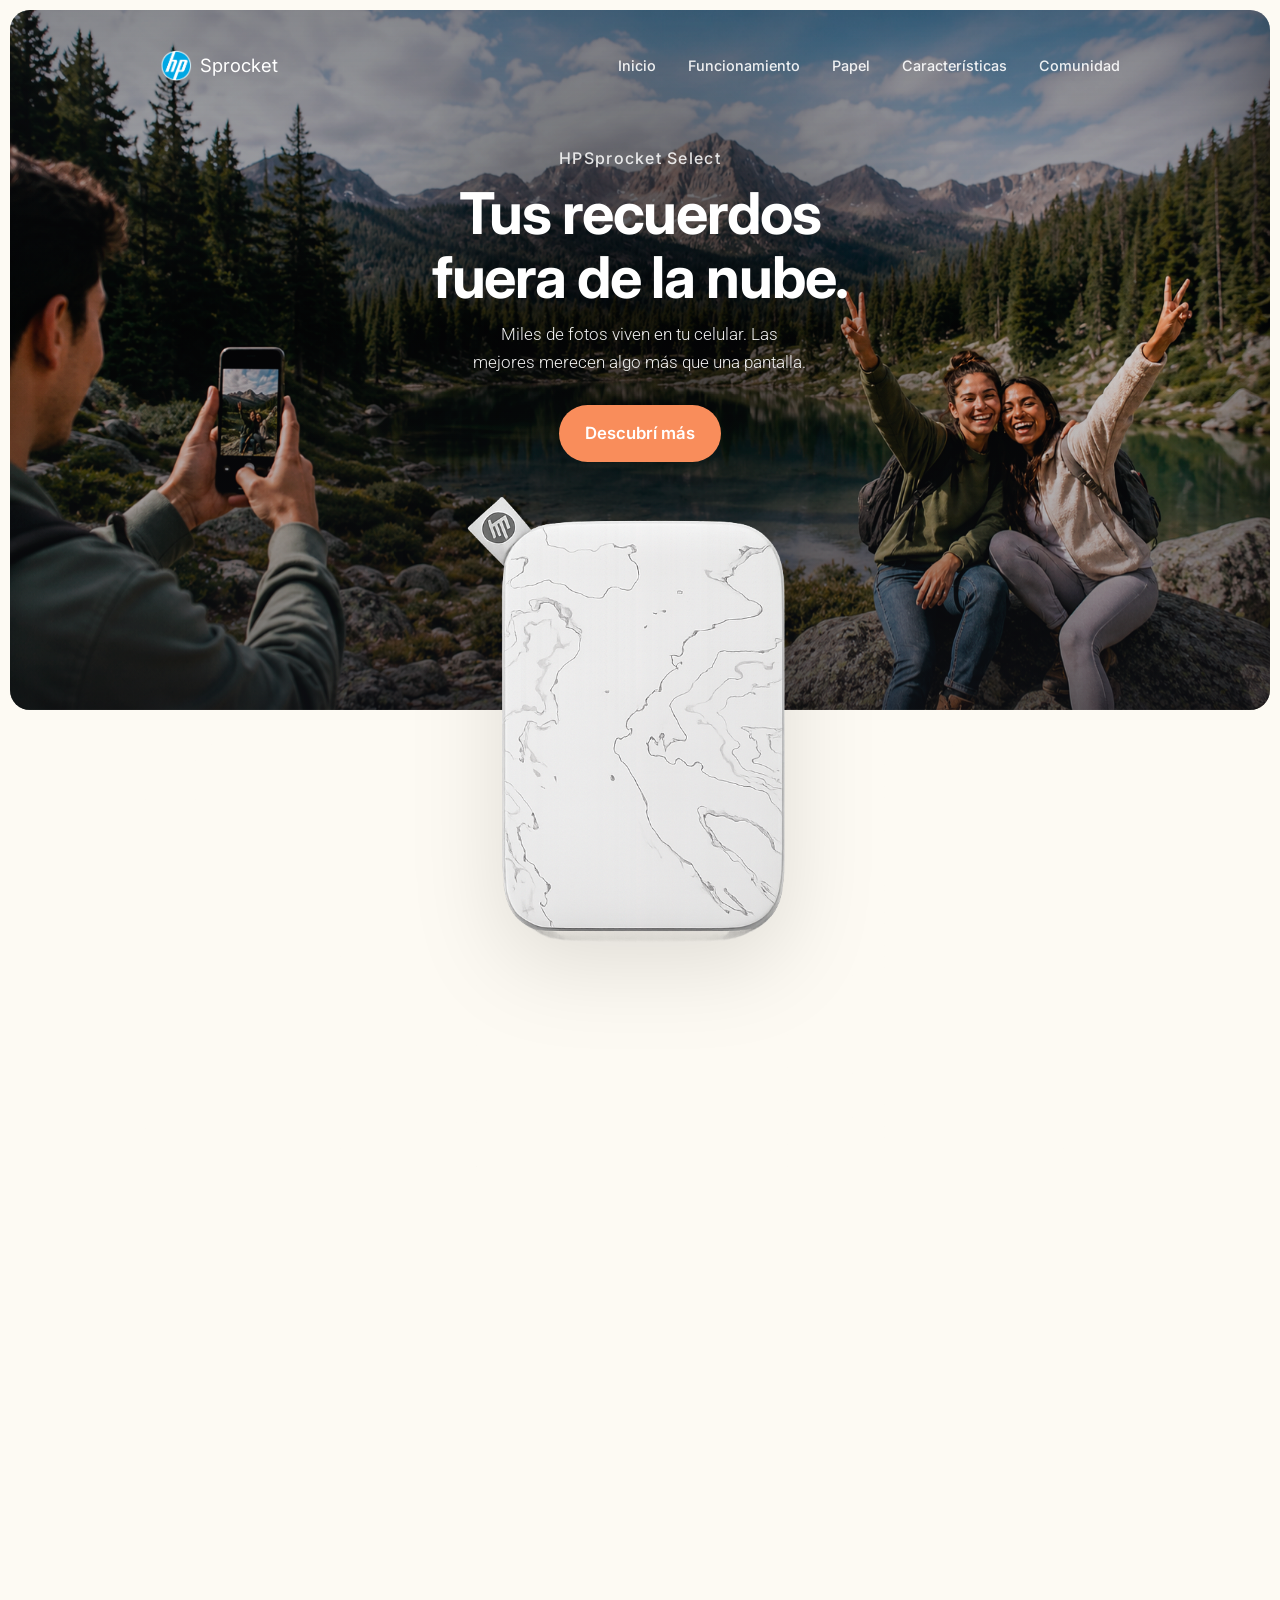
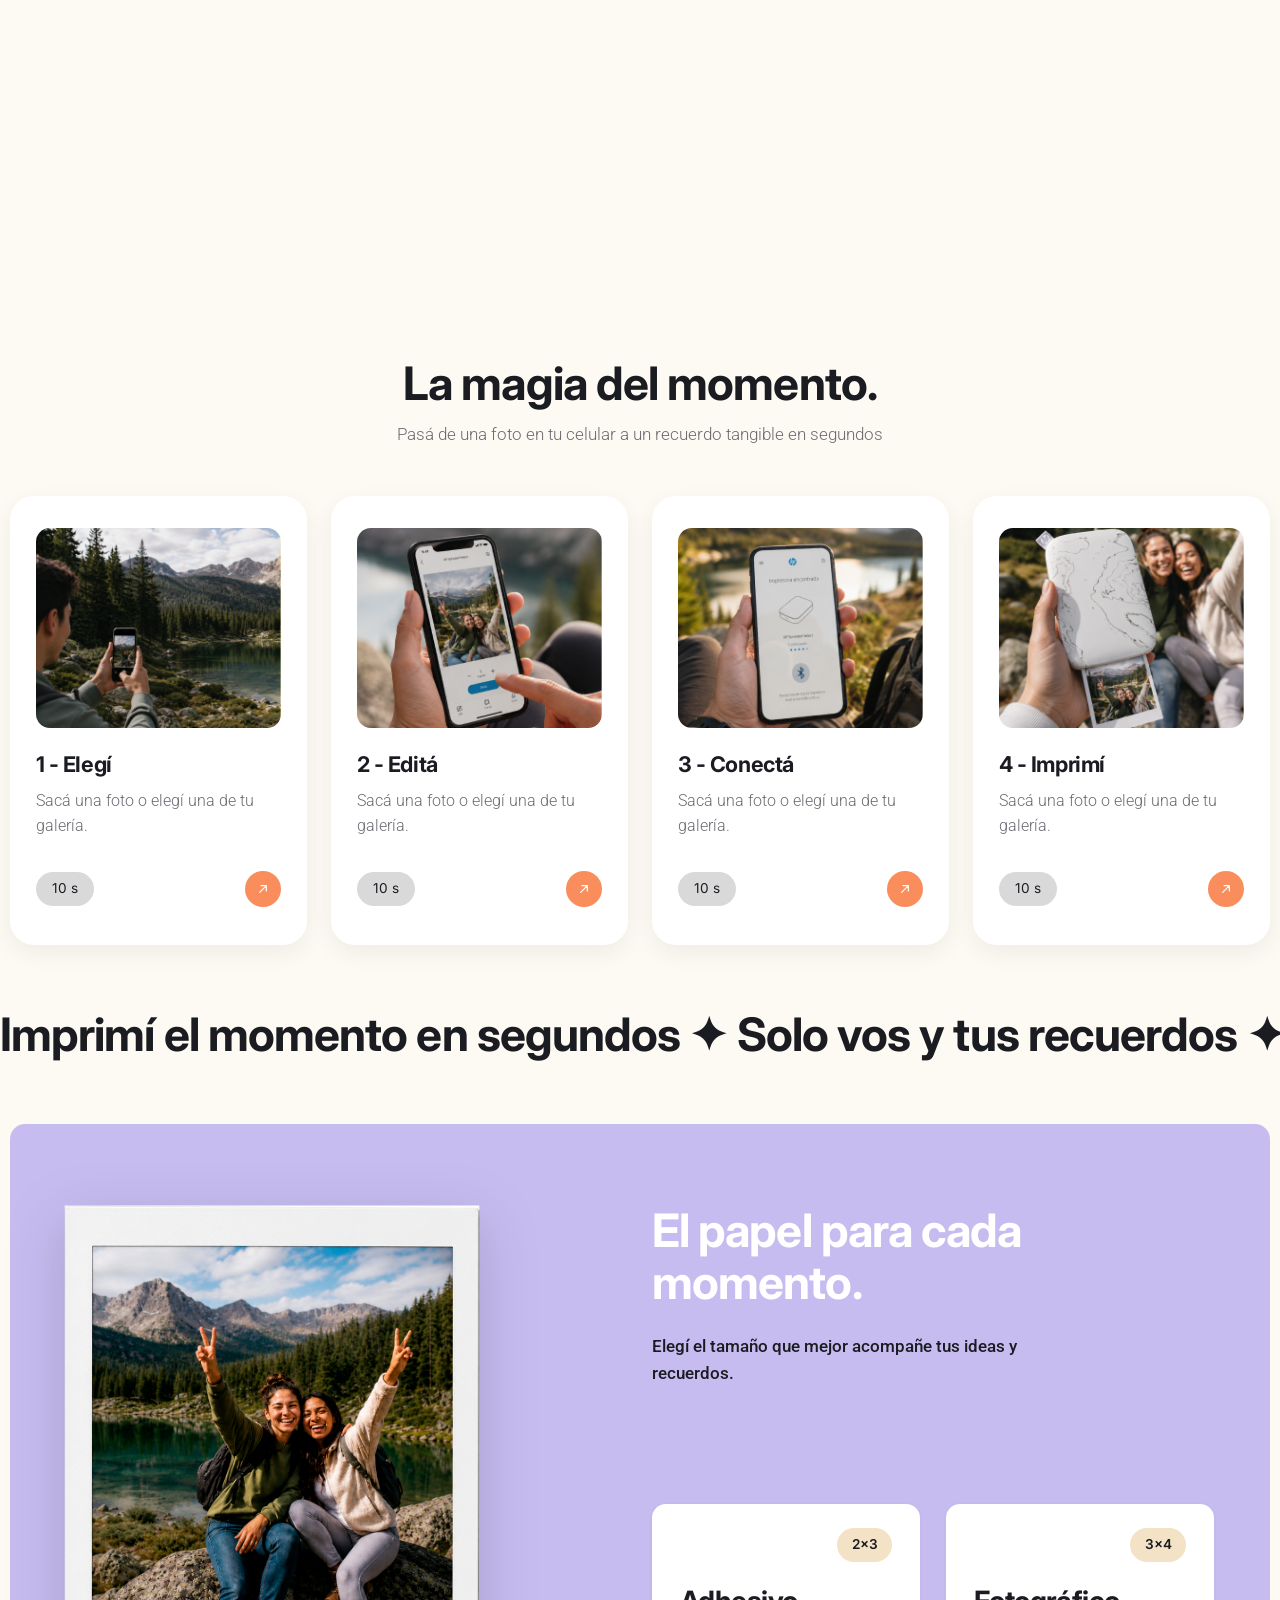
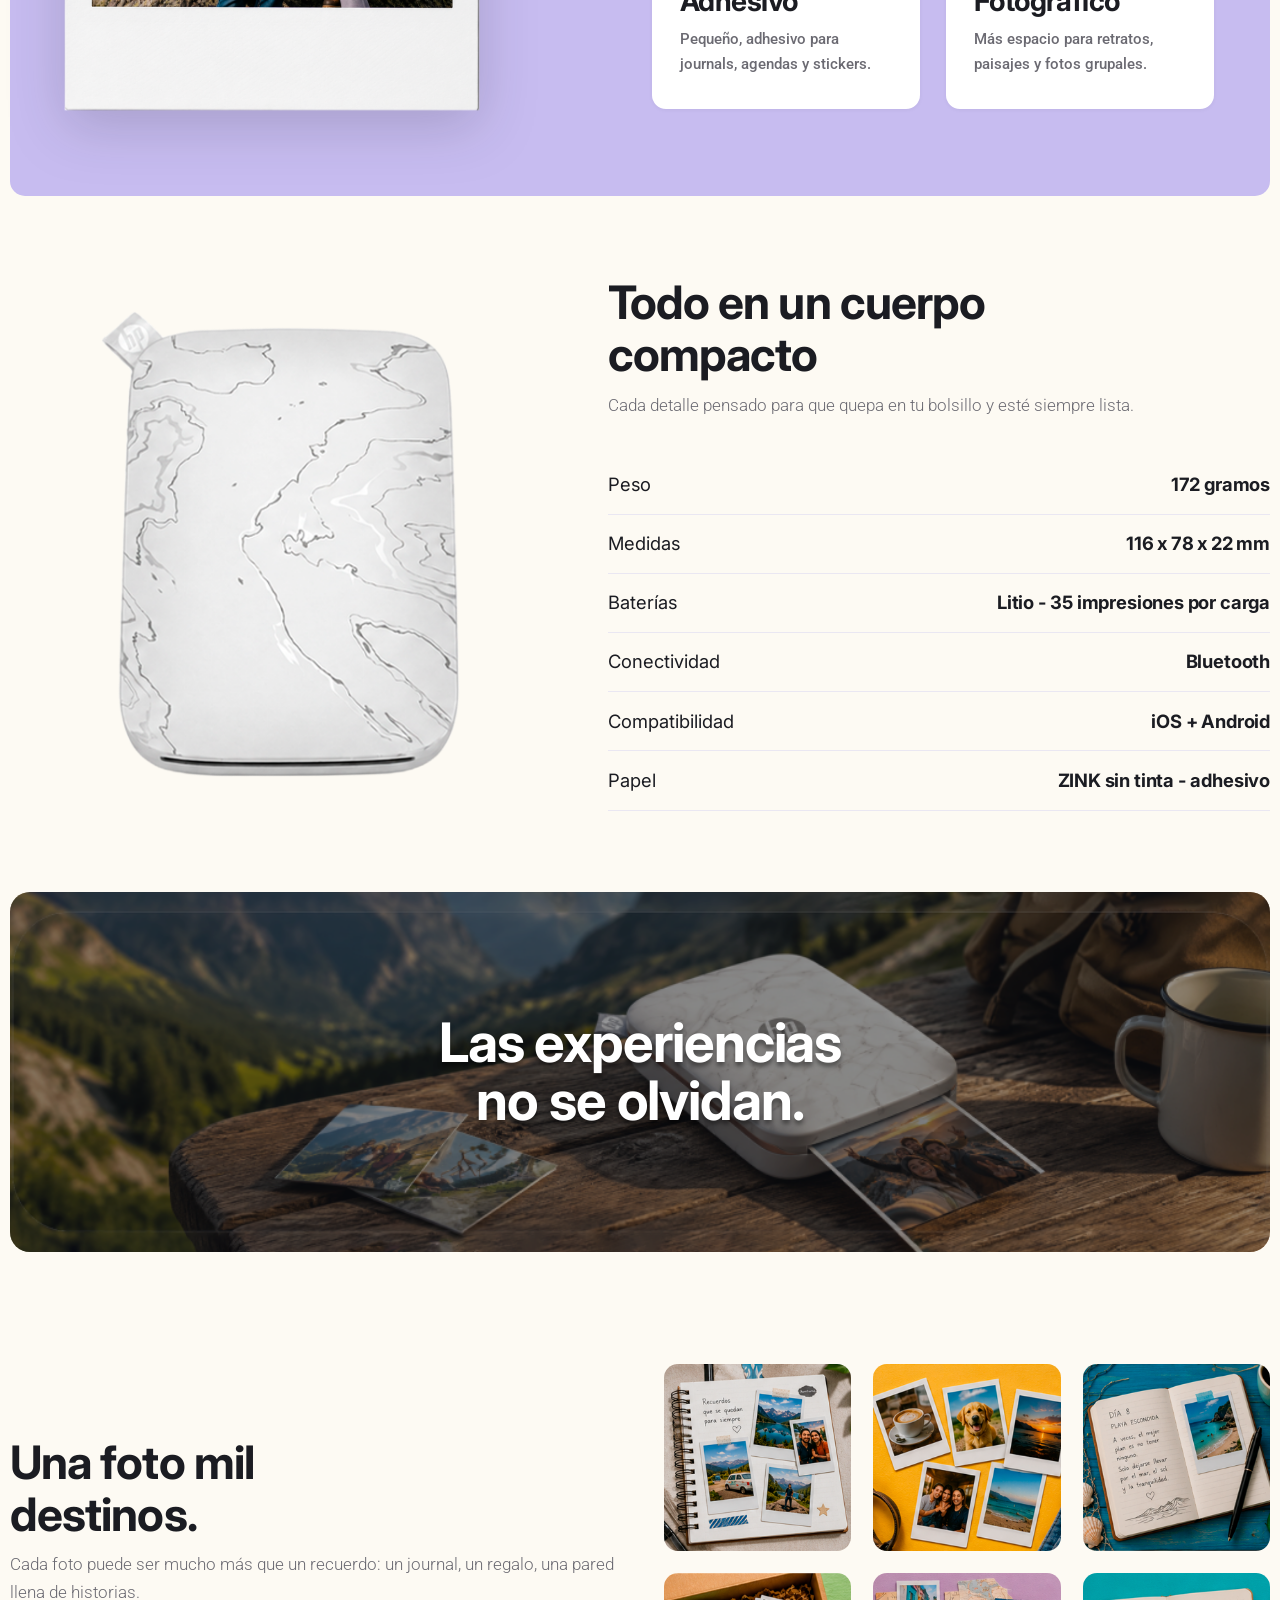
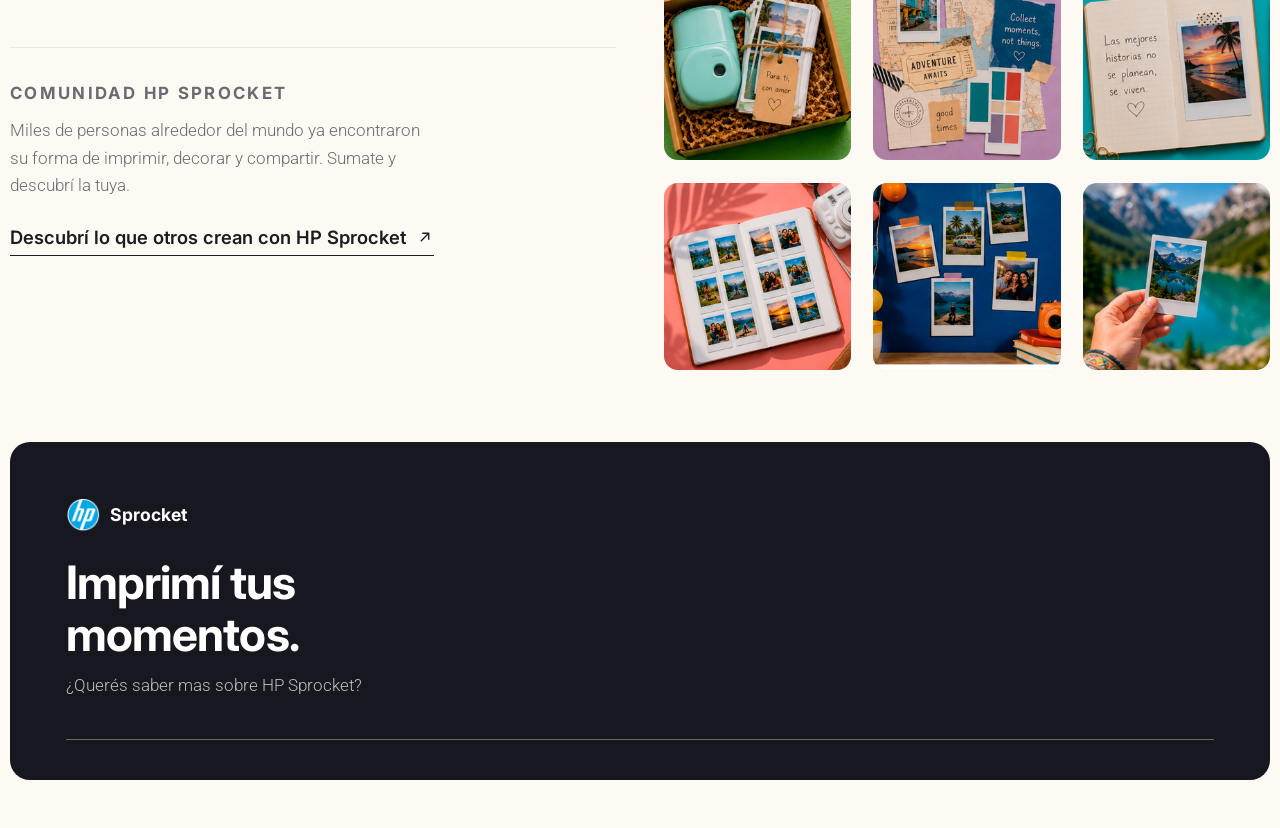
==== commit 88a919f6: "agrego landing HP Sprocket" ====
--- a/index.html
+++ b/index.html
@@ -14,8 +14,8 @@
       href="https://fonts.googleapis.com/css2?family=Inter:wght@400;500;600;700;800&family=Roboto:wght@300;400&display=swap"
       rel="stylesheet"
     />
-    <link rel="stylesheet" href="css/styles.css?v=76" />
-    <script src="js/main.js?v=76" defer></script>
+    <link rel="stylesheet" href="css/styles.css?v=108" />
+    <script src="js/main.js?v=108" defer></script>
   </head>
   <body>
     <div class="page-shell">
@@ -27,7 +27,7 @@
           </a>
           <nav class="site-nav" id="site-nav">
             <a href="#inicio">Inicio</a>
-            <a href="#como-funciona">Cómo funciona</a>
+            <a href="#como-funciona">Funcionamiento</a>
             <a href="#papel">Papel</a>
             <a href="#caracteristicas">Características</a>
             <a href="#colores">Comunidad</a>
@@ -58,149 +58,199 @@
         </section>
 
         <section class="product-strip">
-          <div class="container product-strip-inner">
-            <div class="product-shot reveal">
-              <img src="Assets/figma-impresora-destacada.png" alt="Impresora portátil HP Sprocket" />
-            </div>
-            <div class="feature-row">
-              <article class="feature-item">
-                <span class="icon-badge icon-badge-peach">
-                  <svg class="drop-icon" viewBox="0 0 24 24" fill="none" xmlns="http://www.w3.org/2000/svg" aria-hidden="true">
-                    <path d="M18.715 13.186C18.29 11.858 17.384 10.607 16 9.5c-2-1.6-3.5-4-4-6.5a10.7 10.7 0 0 1-.884 2.586" stroke="currentColor" stroke-width="1.8" stroke-linecap="round" stroke-linejoin="round" />
-                    <path d="m2 2 20 20" stroke="currentColor" stroke-width="1.8" stroke-linecap="round" stroke-linejoin="round" />
-                    <path d="M8.795 8.797A11 11 0 0 1 8 9.5C6 11.1 5 13 5 15a7 7 0 0 0 13.222 3.208" stroke="currentColor" stroke-width="1.8" stroke-linecap="round" stroke-linejoin="round" />
-                  </svg>
-                </span>
-                <h3>ZINK</h3>
-                <p>Imprimí sin cartuchos ni complicaciones.</p>
-              </article>
-              <article class="feature-item">
-                <span class="icon-badge icon-badge-yellow">
-                  <svg class="drop-icon" viewBox="0 0 24 24" fill="none" xmlns="http://www.w3.org/2000/svg" aria-hidden="true">
-                    <path d="m7 7 10 10-5 5V2l5 5L7 17" stroke="currentColor" stroke-width="1.8" stroke-linecap="round" stroke-linejoin="round" />
-                  </svg>
-                </span>
-                <h3>Bluetooth</h3>
-                <p>Conexión rápida y simple desde tu celular.</p>
-              </article>
-              <article class="feature-item">
-                <span class="icon-badge icon-badge-sage">
-                  <svg class="drop-icon" viewBox="0 0 24 24" fill="none" xmlns="http://www.w3.org/2000/svg" aria-hidden="true">
-                    <path d="M4 10a4 4 0 0 1 4-4h8a4 4 0 0 1 4 4v10a2 2 0 0 1-2 2H6a2 2 0 0 1-2-2z" stroke="currentColor" stroke-width="1.8" stroke-linecap="round" stroke-linejoin="round" />
-                    <path d="M8 10h8" stroke="currentColor" stroke-width="1.8" stroke-linecap="round" stroke-linejoin="round" />
-                    <path d="M8 18h8" stroke="currentColor" stroke-width="1.8" stroke-linecap="round" stroke-linejoin="round" />
-                    <path d="M8 22v-6a2 2 0 0 1 2-2h4a2 2 0 0 1 2 2v6" stroke="currentColor" stroke-width="1.8" stroke-linecap="round" stroke-linejoin="round" />
-                    <path d="M9 6V4a2 2 0 0 1 2-2h2a2 2 0 0 1 2 2v2" stroke="currentColor" stroke-width="1.8" stroke-linecap="round" stroke-linejoin="round" />
-                  </svg>
-                </span>
-                <h3>Portátil</h3>
-                <p>Llevá tus recuerdos a cualquier parte, sin cables ni complicaciones.</p>
-              </article>
+          <div class="print-scroll" data-print-scroll>
+            <div class="print-sticky" data-print-stage>
+              <!-- Intro superpuesta: la impresora imprime la polaroid y después
+                   la "suelta" hacia el apilado mientras sube fuera de plano. -->
+              <div class="print-intro">
+                <div class="print-intro-inner">
+                  <img class="print-printer-img" src="Assets/Impresora_sola.png" alt="Impresora HP Sprocket" />
+                  <figure class="print-emerge" data-print-emerge>
+                    <img src="Assets/imprime_polaroid.png" alt="Foto recién impresa" />
+                  </figure>
+                </div>
+              </div>
+              <div class="container print-stage">
+                <div class="print-columns">
+                  <div class="print-stack">
+                    <!-- Marcador invisible: define dónde aterriza la polaroid
+                         que imprime la impresora (misma foto, no se duplica). -->
+                    <figure class="print-stack-photo" data-stack="0" aria-hidden="true">
+                      <img src="Assets/imprime_polaroid.png" alt="" />
+                    </figure>
+                    <figure class="print-stack-photo" data-stack="1">
+                      <img src="Assets/Bluetooth.png" alt="Conectando la impresora al celular por Bluetooth" />
+                    </figure>
+                    <figure class="print-stack-photo" data-stack="2">
+                      <img src="Assets/Portatil.png" alt="Impresora HP Sprocket guardada en una cartera" />
+                    </figure>
+                  </div>
+                  <div class="print-features">
+                    <article class="print-feature" data-feature="0">
+                      <span class="icon-badge icon-badge-purple">
+                        <svg class="drop-icon" viewBox="0 0 24 24" fill="none" xmlns="http://www.w3.org/2000/svg" aria-hidden="true">
+                          <path d="M13 2 4 14h6l-1 8 9-12h-6l1-8Z" stroke="currentColor" stroke-width="1.8" stroke-linecap="round" stroke-linejoin="round" />
+                        </svg>
+                      </span>
+                      <div class="feature-text">
+                        <h3>ZINK</h3>
+                        <p>Imprimí sin cartuchos ni complicaciones.</p>
+                      </div>
+                    </article>
+                    <article class="print-feature" data-feature="1">
+                      <span class="icon-badge icon-badge-peach">
+                        <svg class="drop-icon" viewBox="0 0 24 24" fill="none" xmlns="http://www.w3.org/2000/svg" aria-hidden="true">
+                          <path d="m7 7 10 10-5 5V2l5 5L7 17" stroke="currentColor" stroke-width="1.8" stroke-linecap="round" stroke-linejoin="round" />
+                        </svg>
+                      </span>
+                      <div class="feature-text">
+                        <h3>Bluetooth</h3>
+                        <p>Conexión rápida y simple desde tu celular.</p>
+                      </div>
+                    </article>
+                    <article class="print-feature" data-feature="2">
+                      <span class="icon-badge icon-badge-yellow">
+                        <svg class="drop-icon" viewBox="0 0 24 24" fill="none" xmlns="http://www.w3.org/2000/svg" aria-hidden="true">
+                          <path d="M9 8V6a3 3 0 0 1 3-3v0a3 3 0 0 1 3 3v2" stroke="currentColor" stroke-width="1.8" stroke-linecap="round" stroke-linejoin="round" />
+                          <path d="M5 10a2 2 0 0 1 2-2h10a2 2 0 0 1 2 2v9a2 2 0 0 1-2 2H7a2 2 0 0 1-2-2z" stroke="currentColor" stroke-width="1.8" stroke-linecap="round" stroke-linejoin="round" />
+                          <path d="M9 12v2M15 12v2" stroke="currentColor" stroke-width="1.8" stroke-linecap="round" stroke-linejoin="round" />
+                        </svg>
+                      </span>
+                      <div class="feature-text">
+                        <h3>Portátil</h3>
+                        <p>Llevá tus recuerdos a cualquier parte, sin cables ni complicaciones.</p>
+                      </div>
+                    </article>
+                  </div>
+                </div>
+              </div>
             </div>
           </div>
         </section>
 
         <section class="how-it-works" id="como-funciona">
           <div class="container">
-            <div class="section-heading reveal">
-              <h2>La magia del momento.</h2>
-              <p>Pasá de una foto en tu celular a un recuerdo tangible en segundos</p>
-            </div>
-            <div class="step-grid reveal-group">
-              <article class="step-card reveal-item">
-                <div class="step-photo">
-                  <img src="Assets/figma-paso-01-elegi.png" alt="Eligiendo una foto para imprimir" />
-                </div>
-                <p class="step-number">01</p>
-                <h3>Elegí</h3>
-                <p>Sacá una foto o elegí una de tu galería.</p>
-              </article>
-              <article class="step-card reveal-item">
-                <div class="step-photo">
-                  <img src="Assets/figma-paso-02-edita.png" alt="Editando una foto en la app de HP Sprocket" />
-                </div>
-                <p class="step-number">02</p>
-                <h3>Editá</h3>
-                <p>Sacá una foto o elegí una de tu galería.</p>
-              </article>
-              <article class="step-card reveal-item">
-                <div class="step-photo">
-                  <img src="Assets/figma-paso-03-conecta.png" alt="Conectando el celular a la impresora por Bluetooth" />
-                </div>
-                <p class="step-number">03</p>
-                <h3>Conectá</h3>
-                <p>Sacá una foto o elegí una de tu galería.</p>
-              </article>
-              <article class="step-card reveal-item">
-                <div class="step-photo">
-                  <img src="Assets/figma-paso-04-imprimi.png" alt="Foto saliendo de la impresora HP Sprocket" />
-                </div>
-                <p class="step-number">04</p>
-                <h3>Imprimí</h3>
-                <p>Sacá una foto o elegí una de tu galería.</p>
-              </article>
-            </div>
-          </div>
-        </section>
+            <div class="how-it-works-shell">
+              <div class="section-heading reveal">
+                <h2>La magia del momento.</h2>
+                <p>Pasá de una foto en tu celular a un recuerdo tangible en segundos</p>
+              </div>
+              <div class="step-grid reveal-group">
+                <article class="step-card reveal-item">
+                  <div class="step-photo">
+                    <img src="Assets/figma-paso-01-elegi.png" alt="Eligiendo una foto para imprimir" />
+                  </div>
+                  <h3>1 - Elegí</h3>
+                  <p>Sacá una foto o elegí una de tu galería.</p>
+                  <div class="step-meta">
+                    <span class="step-time">10 s</span>
+                    <span class="step-arrow" aria-hidden="true">
+                      <svg viewBox="0 0 24 24" fill="none" xmlns="http://www.w3.org/2000/svg">
+                        <path d="M7 17L17 7M17 7H9M17 7V15" stroke="currentColor" stroke-width="1.8" stroke-linecap="round" stroke-linejoin="round" />
+                      </svg>
+                    </span>
+                  </div>
+                </article>
+                <article class="step-card reveal-item">
+                  <div class="step-photo">
+                    <img src="Assets/figma-paso-02-edita.png" alt="Editando una foto en la app de HP Sprocket" />
+                  </div>
+                  <h3>2 - Editá</h3>
+                  <p>Sacá una foto o elegí una de tu galería.</p>
+                  <div class="step-meta">
+                    <span class="step-time">10 s</span>
+                    <span class="step-arrow" aria-hidden="true">
+                      <svg viewBox="0 0 24 24" fill="none" xmlns="http://www.w3.org/2000/svg">
+                        <path d="M7 17L17 7M17 7H9M17 7V15" stroke="currentColor" stroke-width="1.8" stroke-linecap="round" stroke-linejoin="round" />
+                      </svg>
+                    </span>
+                  </div>
+                </article>
+                <article class="step-card reveal-item">
+                  <div class="step-photo">
+                    <img src="Assets/figma-paso-03-conecta.png" alt="Conectando el celular a la impresora por Bluetooth" />
+                  </div>
+                  <h3>3 - Conectá</h3>
+                  <p>Sacá una foto o elegí una de tu galería.</p>
+                  <div class="step-meta">
+                    <span class="step-time">10 s</span>
+                    <span class="step-arrow" aria-hidden="true">
+                      <svg viewBox="0 0 24 24" fill="none" xmlns="http://www.w3.org/2000/svg">
+                        <path d="M7 17L17 7M17 7H9M17 7V15" stroke="currentColor" stroke-width="1.8" stroke-linecap="round" stroke-linejoin="round" />
+                      </svg>
+                    </span>
+                  </div>
+                </article>
+                <article class="step-card reveal-item">
+                  <div class="step-photo">
+                    <img src="Assets/figma-paso-04-imprimi.png" alt="Foto saliendo de la impresora HP Sprocket" />
+                  </div>
+                  <h3>4 - Imprimí</h3>
+                  <p>Sacá una foto o elegí una de tu galería.</p>
+                  <div class="step-meta">
+                    <span class="step-time">10 s</span>
+                    <span class="step-arrow" aria-hidden="true">
+                      <svg viewBox="0 0 24 24" fill="none" xmlns="http://www.w3.org/2000/svg">
+                        <path d="M7 17L17 7M17 7H9M17 7V15" stroke="currentColor" stroke-width="1.8" stroke-linecap="round" stroke-linejoin="round" />
+                      </svg>
+                    </span>
+                  </div>
+                </article>
+              </div>
+            </div>
+          </div>
+        </section>
+
+        <div class="marquee">
+          <div class="marquee-track">
+            <span>Imprimí el momento en segundos ✦ Solo vos y tus recuerdos ✦ Imprimí el momento en segundos ✦ Solo vos y tus recuerdos ✦</span>
+            <span aria-hidden="true">Imprimí el momento en segundos ✦ Solo vos y tus recuerdos ✦ Imprimí el momento en segundos ✦ Solo vos y tus recuerdos ✦</span>
+          </div>
+        </div>
 
         <section class="paper-section" id="papel">
           <div class="container">
             <div class="paper-shell">
               <div class="paper-grid">
             <div class="paper-visual reveal">
-              <!-- TEMPORAL: 4 placeholders, a reemplazar por las imágenes que definas -->
-              <div class="polaroid-stack stack-carousel">
+              <!-- Una sola polaroid grande: las fotos (todas con el mismo marco
+                   pintado en el PNG) se funden entre sí, como si cambiara solo
+                   la imagen interna. -->
+              <div class="polaroid-stack stack-carousel" data-autoplay>
                 <figure class="polaroid" data-pos="0">
-                  <img src="Assets/selfi-1.png" alt="Foto 1 (placeholder, a definir)" />
+                  <img src="Assets/polaroid.png" alt="Amigas haciendo la seña de paz frente a un lago de montaña" />
                 </figure>
                 <figure class="polaroid" data-pos="1">
-                  <img src="Assets/selfi-2.png" alt="Foto 2 (placeholder, a definir)" />
+                  <img src="Assets/SELFI-POLAROID.png" alt="Selfie al atardecer en la montaña" />
                 </figure>
                 <figure class="polaroid" data-pos="2">
-                  <img src="Assets/selfi-3.png" alt="Foto 3 (placeholder, a definir)" />
+                  <img src="Assets/SELFI-POLAROID-2.png" alt="Pareja sonriendo frente a un lago de montaña" />
                 </figure>
                 <figure class="polaroid" data-pos="3">
-                  <img src="Assets/selfi-4.png" alt="Foto 4 (placeholder, a definir)" />
+                  <img src="Assets/SELFI-POLAROID-3.png" alt="Amigas al atardecer frente al mar" />
+                </figure>
+                <figure class="polaroid" data-pos="4">
+                  <img src="Assets/SELFI-POLAROID-4.png" alt="Amigas haciendo la seña de paz en la montaña" />
                 </figure>
               </div>
             </div>
             <div class="paper-copy">
-              <h2 class="reveal">Un formato para cada recuerdo.</h2>
+              <h2 class="reveal">El papel para cada momento.</h2>
               <p class="reveal">Elegí el tamaño que mejor acompañe tus ideas y recuerdos.</p>
               <div class="paper-cards reveal-group">
                 <div class="paper-card reveal-item">
-                  <span class="paper-tag paper-tag-purple">2x3</span>
-                  <span class="card-arrow" aria-hidden="true">
-                    <svg viewBox="0 0 24 24" fill="none" xmlns="http://www.w3.org/2000/svg">
-                      <path d="M7 17L17 7M17 7H9M17 7V15" stroke="currentColor" stroke-width="1.8" stroke-linecap="round" stroke-linejoin="round" />
-                    </svg>
-                  </span>
+                  <span class="paper-tag">2x3</span>
                   <h3>Adhesivo</h3>
                   <p>Pequeño, adhesivo para journals, agendas y stickers.</p>
                 </div>
-                <div class="paper-card paper-card-peach reveal-item">
-                  <span class="paper-tag paper-tag-purple">3x4</span>
-                  <span class="card-arrow" aria-hidden="true">
-                    <svg viewBox="0 0 24 24" fill="none" xmlns="http://www.w3.org/2000/svg">
-                      <path d="M7 17L17 7M17 7H9M17 7V15" stroke="currentColor" stroke-width="1.8" stroke-linecap="round" stroke-linejoin="round" />
-                    </svg>
-                  </span>
+                <div class="paper-card reveal-item">
+                  <span class="paper-tag">3x4</span>
                   <h3>Fotográfico</h3>
                   <p>Más espacio para retratos, paisajes y fotos grupales.</p>
                 </div>
               </div>
             </div>
               </div>
-            </div>
-          </div>
-        </section>
-
-        <section class="quote-banner">
-          <div class="container">
-            <div class="quote-box">
-              <img src="Assets/figma-banner-experiencias.png" alt="Momento cálido al aire libre junto a la impresora HP Sprocket" />
-              <div class="quote-overlay"></div>
-              <p class="quote-text reveal">las experiencias<br />no se olvidan.</p>
             </div>
           </div>
         </section>
@@ -225,7 +275,6 @@
             </div>
             <div class="specs-copy">
               <div class="specs-heading">
-                <p class="eyebrow">Características</p>
                 <h2 class="reveal">Todo en un cuerpo <br />compacto</h2>
                 <p class="specs-intro reveal">Cada detalle pensado para que quepa en tu bolsillo y esté siempre lista.</p>
               </div>
@@ -255,6 +304,16 @@
                   <dd>ZINK sin tinta - adhesivo</dd>
                 </div>
               </dl>
+            </div>
+          </div>
+        </section>
+
+        <section class="quote-banner">
+          <div class="container">
+            <div class="quote-box">
+              <img src="Assets/figma-banner-experiencias.png" alt="Momento cálido al aire libre junto a la impresora HP Sprocket" />
+              <div class="quote-overlay"></div>
+              <p class="quote-text reveal">Las experiencias<br />no se olvidan.</p>
             </div>
           </div>
         </section>
@@ -264,7 +323,7 @@
             <div class="colors-grid">
               <div class="colors-copy">
                 <h2 class="reveal">Una foto mil <br />destinos.</h2>
-                <p class="reveal">Cada foto puede ser mucho más que un recuerdo: un journal, <br />un regalo, una pared llena de historias.</p>
+                <p class="reveal">Cada foto puede ser mucho más que un recuerdo: un journal, un regalo, una pared llena de historias.</p>
 
                 <div class="community-cta reveal">
                   <p class="community-eyebrow">Comunidad HP Sprocket</p>
@@ -318,34 +377,15 @@
 
       <footer class="site-footer" id="contacto">
         <div class="footer-box">
-          <div class="footer-main">
-            <div class="footer-cta">
-              <span class="footer-logo">
-                <img class="footer-logo-mark" src="Assets/Logo_HP.png" alt="HP" />
-                <span class="footer-logo-text">Sprocket</span>
-              </span>
-              <h2 class="reveal">Imprimí tus <br />momentos.</h2>
-              <p class="reveal">¿Querés saber más sobre la HP Sprocket?</p>
-            </div>
-            <div class="footer-links">
-              <div class="footer-col">
-                <h3>Redes</h3>
-                <a href="#">Instagram</a>
-                <a href="#">TikTok</a>
-                <a href="#">Facebook</a>
-                <a href="#">YouTube</a>
-              </div>
-              <div class="footer-col">
-                <h3>Contacto</h3>
-                <a href="https://www.hp.com/sprocket">www.hp.com/sprocket</a>
-                <a href="#">Soporte técnico</a>
-                <a href="#">Dónde comprar</a>
-              </div>
-            </div>
-          </div>
-          <div class="footer-bottom">
-            <p>© <span data-year></span> HP Inc. Todos los derechos reservados.</p>
-          </div>
+          <div class="footer-cta">
+            <span class="footer-logo">
+              <img class="footer-logo-mark" src="Assets/Logo_HP.png" alt="HP" />
+              <span class="footer-logo-text">Sprocket</span>
+            </span>
+            <h2 class="reveal">Imprimí tus <br />momentos.</h2>
+            <p class="reveal">¿Querés saber mas sobre HP Sprocket?</p>
+          </div>
+          <div class="footer-divider"></div>
         </div>
       </footer>
     </div>
--- a/css/styles.css
+++ b/css/styles.css
@@ -8,12 +8,27 @@
   --color-primary-dark: #0a0a10;
 
   /* Color secundario — verde salvia, moderno/tecnológico (tags, fondos secundarios) */
-  --color-secondary: #8eb694;
-  --color-secondary-dark: #74a17d;
+  --color-secondary: #969d69;
+  --color-secondary-dark: #7d8456;
 
   /* Color de acento — amarillo cálido, vívido y cercano (CTAs, hover, elementos interactivos) */
   --color-accent: #fbdfa2;
   --color-accent-dark: #f0c97e;
+
+  /* Naranja — usado en el CTA del hero */
+  --color-orange: #f98d5b;
+  --color-orange-dark: #f2793d;
+
+  /* Lavanda — fondo de la sección "papel" (referencia Figma) */
+  --color-lavender: #c7bcf0;
+
+  /* Gris claro — pastillas de metadatos (10 s, 2x3, 3x4) */
+  --color-tag-gray: #d9d9d9;
+
+  /* Pasteles — badges de íconos ZINK / Bluetooth / Portátil */
+  --color-badge-purple: #c9c2f2;
+  --color-badge-peach: #fce2d2;
+  --color-badge-yellow: #fbecc2;
 
   /* Fondo principal */
   --color-bg: #fdfaf3; /* blanco cálido, alto contraste con el texto */
@@ -53,6 +68,11 @@
 
 html {
   scroll-behavior: smooth;
+  overflow-x: hidden;
+}
+
+section[id] {
+  scroll-margin-top: 100px;
 }
 
 body {
@@ -72,17 +92,20 @@
   text-decoration: none;
 }
 
-.page-shell {
-  overflow: hidden;
-}
-
 .container {
-  width: min(1280px, calc(100% - 2.5rem));
+  width: min(1280px, calc(100% - 20px));
   margin: 0 auto;
 }
 
+/* Todas las secciones (y el footer) reparten el mismo espacio vertical:
+   cada una aporta 46px arriba y abajo, así la distancia entre bloques
+   consecutivos es siempre la misma (92px). */
 section {
-  padding: 6rem 0;
+  padding: 46px 0;
+}
+
+.site-footer {
+  padding: 46px 0 3rem;
 }
 
 h1,
@@ -150,12 +173,12 @@
 }
 
 .btn-primary {
-  background: var(--color-accent);
-  color: var(--color-text);
+  background: var(--color-orange);
+  color: #fff;
 }
 
 .btn-primary:hover {
-  background: var(--color-accent-dark);
+  background: var(--color-orange-dark);
 }
 
 /* Animaciones de entrada al hacer scroll (títulos, bajadas y cards) */
@@ -315,12 +338,12 @@
 /* Hero */
 
 .hero {
-  padding: 1.5rem 0 0;
+  padding: 10px 0 0;
 }
 
 .hero-banner {
   position: relative;
-  margin: 0 1.5rem;
+  margin: 0 10px;
   border-radius: 20px;
   overflow: hidden;
   min-height: 700px;
@@ -334,6 +357,15 @@
   inset: 0;
   height: 100%;
   object-fit: cover;
+  --hero-zoom: 1;
+  transform: scale(var(--hero-zoom));
+  will-change: transform;
+}
+
+@media (prefers-reduced-motion: reduce) {
+  .hero-banner img {
+    transform: none;
+  }
 }
 
 .hero-overlay {
@@ -386,89 +418,279 @@
   margin-bottom: 1.8rem;
 }
 
-/* Product strip */
-
-.product-strip-inner {
-  text-align: center;
-}
-
-.product-shot {
-  max-width: 400px;
-  aspect-ratio: 312 / 594;
-  margin: -21.5rem auto 3rem;
+/* Product strip: una sola secuencia con scroll fijado. Fases:
+   1) la impresora aparece e imprime la polaroid (clip-path progresivo),
+   2) la polaroid "vuela" hasta la posición de la primera del apilado
+      mientras la impresora sube y sale de plano,
+   3) ZINK / Bluetooth / Portátil se suman en los scrolls siguientes. */
+
+.product-strip {
+  --polaroid-size: calc(clamp(336px, 90vw, 1170px) * 0.245);
+  /* La impresora arranca montada sobre el hero. */
   position: relative;
-  left: 20px;
   z-index: 2;
-  border-radius: var(--radius-md);
+  margin-top: -14rem;
+  padding-top: 0;
+  /* Nada acá es clickeable y la sección pisa el CTA del hero: que los
+     clicks pasen de largo. */
+  pointer-events: none;
+}
+
+.print-intro {
+  position: absolute;
+  inset: 0;
+  display: flex;
+  align-items: flex-start;
+  justify-content: center;
+  pointer-events: none;
+  /* Debajo del apilado: la polaroid que vuela queda como la primera del
+     mazo y las siguientes se apilan encima. */
+  z-index: 1;
+}
+
+.print-intro-inner {
+  position: relative;
+  --printer-w: min(90vw, calc((100vh - 84px) * 1.29), 1237px);
+  width: var(--printer-w);
+  margin-top: -20px;
+}
+
+.print-printer-img {
+  position: relative;
+  z-index: 2;
+  width: var(--printer-w);
+  /* El cuerpo del aparato está corrido a la izquierda dentro del PNG (2.2%);
+     se compensa para que quede centrado en pantalla. */
+  translate: calc(var(--printer-w) * 0.022) 0;
+  filter: drop-shadow(0 30px 45px rgba(0, 0, 0, 0.12));
+  transition: transform 0.9s cubic-bezier(0.22, 1, 0.36, 1);
+}
+
+/* Cuando la polaroid ya voló, la impresora sube y desaparece de plano. */
+[data-stage="fly"] .print-printer-img,
+[data-stage="1"] .print-printer-img,
+[data-stage="2"] .print-printer-img,
+[data-stage="3"] .print-printer-img {
+  transform: translateY(calc(-100vh - 100%));
+}
+
+.print-emerge {
+  position: absolute;
+  /* Arranca metida detrás de la boca de la impresora (borde inferior del
+     aparato a ~0.45 del ancho del PNG). */
+  top: calc(var(--printer-w) * 0.38);
+  left: 50%;
+  translate: -50% 0;
+  z-index: 1;
+  /* El marco polaroid se dibuja con padding; al ser un elemento absoluto los
+     porcentajes referirían al contenedor, así que se calculan sobre el ancho
+     propio de la figura. */
+  --emerge-w: calc(var(--printer-w) * 0.224);
+  width: var(--emerge-w);
+  margin: 0;
+  background: #fff;
+  padding: calc(var(--emerge-w) * 0.06) calc(var(--emerge-w) * 0.06) calc(var(--emerge-w) * 0.2);
+  border-radius: 10px;
+  box-shadow: var(--shadow);
+  clip-path: inset(0 0 calc(100% - (100% * var(--print-progress, 0))) 0);
+  transition: clip-path 0.05s linear, transform 0.9s cubic-bezier(0.22, 1, 0.36, 1), opacity 0.35s ease;
+}
+
+/* Vuelo tipo sticker: aterriza exactamente donde está la primera polaroid
+   del apilado (las variables --fly-* las calcula el JS midiendo el layout). */
+[data-stage="fly"] .print-emerge,
+[data-stage="1"] .print-emerge,
+[data-stage="2"] .print-emerge,
+[data-stage="3"] .print-emerge {
+  clip-path: inset(0 0 0 0);
+  transform: translate(var(--fly-x, 0px), var(--fly-y, 0px)) scale(var(--fly-s, 1)) rotate(-5deg);
+}
+
+/* La polaroid que voló queda como la primera del mazo: no se reemplaza. */
+
+.print-emerge img {
+  width: 100%;
+  aspect-ratio: 1 / 1;
+  object-fit: cover;
+  display: block;
+}
+
+.print-scroll {
+  position: relative;
+  /* ~Una pantalla de scroll por fase: imprimir, vuelo de la polaroid,
+     ZINK, Bluetooth y Portátil. */
+  height: 520vh;
+}
+
+.print-sticky {
+  position: sticky;
+  top: 84px;
+  /* Ocupa toda la pantalla bajo el header para que la composición quede
+     centrada mientras el scroll está fijado. */
+  height: calc(100vh - 84px);
+  display: flex;
+  align-items: center;
+  justify-content: center;
   overflow: hidden;
-  filter: drop-shadow(0 30px 45px rgba(0, 0, 0, 0.1));
-}
-
-.product-shot img {
-  height: 100%;
+}
+
+.print-stage {
+  position: relative;
+  z-index: 2;
+  width: 100%;
+}
+
+.print-columns {
+  position: relative;
+  display: grid;
+  grid-template-columns: 1fr 1fr;
+  align-items: center;
+  gap: 3rem;
+}
+
+.print-stack {
+  position: relative;
+  /* 20% más grandes que la polaroid que imprime la impresora, a pedido. */
+  --stack-w: calc(var(--polaroid-size) * 1.2);
+  height: calc(var(--stack-w) * 1.75);
+  display: flex;
+  align-items: center;
+  justify-content: center;
+}
+
+.print-stack-photo {
+  position: absolute;
+  width: var(--stack-w);
+  margin: 0;
+  background: #fff;
+  padding: calc(var(--stack-w) * 0.06) calc(var(--stack-w) * 0.06) calc(var(--stack-w) * 0.2);
+  border-radius: 8px;
+  box-shadow: var(--shadow);
+  opacity: 0;
+  transform: scale(0.7) rotate(-10deg);
+  transition: opacity 0.55s cubic-bezier(0.34, 1.56, 0.64, 1), transform 0.55s cubic-bezier(0.34, 1.56, 0.64, 1);
+}
+
+.print-stack-photo img {
+  width: 100%;
+  aspect-ratio: 1 / 1;
   object-fit: cover;
-  --print-progress: 0;
-  /* La foto vive en el ~35%-97% inferior de esta imagen (impresora + foto ya
-     compuestas en un solo PNG). Al scrollear, el recorte inferior se reduce
-     progresivamente para simular que la foto sale de la ranura. */
-  clip-path: inset(0 0 calc(35% - (32% * var(--print-progress))) 0);
-  will-change: clip-path;
+  display: block;
+}
+
+.print-stack-photo[data-stack="0"] {
+  z-index: 1;
+}
+
+.print-stack-photo[data-stack="1"] {
+  z-index: 2;
+}
+
+.print-stack-photo[data-stack="2"] {
+  z-index: 3;
+}
+
+/* La figura data-stack="0" nunca se muestra: es la misma foto que imprime la
+   impresora y esa polaroid ya aterriza acá volando. Queda como marcador
+   invisible para que el JS mida el punto de aterrizaje. */
+
+[data-stage="2"] .print-stack-photo[data-stack="1"],
+[data-stage="3"] .print-stack-photo[data-stack="1"] {
+  opacity: 1;
+  transform: translate(48px, 26px) rotate(7deg) scale(0.98);
+}
+
+[data-stage="3"] .print-stack-photo[data-stack="2"] {
+  opacity: 1;
+  transform: translate(-42px, 58px) rotate(-8deg) scale(0.96);
+}
+
+.print-features {
+  position: relative;
+  min-height: 150px;
+  text-align: left;
+}
+
+.print-feature {
+  position: absolute;
+  inset: 0;
+  display: flex;
+  align-items: center;
+  gap: 1.25rem;
+  opacity: 0;
+  transform: translateY(16px);
+  transition: opacity 0.5s ease, transform 0.5s ease;
+}
+
+[data-stage="1"] .print-feature[data-feature="0"] {
+  opacity: 1;
+  transform: none;
+}
+
+[data-stage="2"] .print-feature[data-feature="1"] {
+  opacity: 1;
+  transform: none;
+}
+
+[data-stage="3"] .print-feature[data-feature="2"] {
+  opacity: 1;
+  transform: none;
 }
 
 @media (prefers-reduced-motion: reduce) {
-  .product-shot img {
+  .print-emerge {
     clip-path: none;
-  }
-}
-
-.feature-row {
-  display: flex;
-  justify-content: center;
-  gap: 3rem;
-}
-
-.feature-item {
-  flex: 1;
-  max-width: 320px;
-  padding: 0 1.5rem;
-  border-left: 1px solid var(--color-border);
-  opacity: 0;
-  /* Efecto "pegatina", igual que las fotos de "Una foto mil destinos": arranca
-     chico y girado, y se asienta plano al aparecer. */
-  transform: scale(0.6) rotate(-10deg);
-  transition: opacity 0.55s cubic-bezier(0.34, 1.56, 0.64, 1), transform 0.55s cubic-bezier(0.34, 1.56, 0.64, 1);
-}
-
-.feature-item:first-child {
-  border-left: none;
-}
-
-.feature-item:nth-child(even) {
-  transform: scale(0.6) rotate(10deg);
-}
-
-.feature-row.is-visible .feature-item {
-  opacity: 1;
-  transform: scale(1) rotate(0deg);
-}
-
-.feature-row.is-visible .feature-item:nth-child(1) {
-  transition-delay: 0.1s;
-}
-
-.feature-row.is-visible .feature-item:nth-child(2) {
-  transition-delay: 0.3s;
-}
-
-.feature-row.is-visible .feature-item:nth-child(3) {
-  transition-delay: 0.5s;
+    transition: none;
+  }
+
+  .print-printer-img,
+  .print-stack-photo,
+  .print-feature {
+    transition: none;
+  }
+}
+
+/* Banda de texto continua */
+
+.marquee {
+  overflow: hidden;
+  padding: 1.1rem 0;
+  position: relative;
+  z-index: 1;
+}
+
+.marquee-track {
+  display: flex;
+  width: max-content;
+  animation: marquee-scroll 16s linear infinite;
+}
+
+.marquee-track span {
+  display: inline-flex;
+  align-items: center;
+  font-family: "Inter", sans-serif;
+  /* Misma tipografía que los títulos de sección (h2). */
+  font-weight: 700;
+  font-size: clamp(1.8rem, 3.6vw, 3.06rem);
+  line-height: 1.12;
+  letter-spacing: -0.02em;
+  color: var(--color-text);
+  white-space: nowrap;
+  padding-right: 1.5rem;
+}
+
+@keyframes marquee-scroll {
+  from {
+    transform: translateX(0);
+  }
+  to {
+    transform: translateX(-50%);
+  }
 }
 
 @media (prefers-reduced-motion: reduce) {
-  .feature-item {
-    opacity: 1;
-    transform: none;
-    transition: none;
+  .marquee-track {
+    animation: none;
   }
 }
 
@@ -476,34 +698,44 @@
   display: inline-flex;
   align-items: center;
   justify-content: center;
-  width: 64px;
-  height: 64px;
+  flex-shrink: 0;
+  width: 92px;
+  height: 92px;
   border-radius: var(--radius-sm);
-  margin-bottom: 1rem;
+}
+
+.icon-badge-purple {
+  background: var(--color-badge-purple);
 }
 
 .icon-badge-peach {
-  background: var(--color-surface-peach);
+  background: var(--color-badge-peach);
 }
 
 .icon-badge-yellow {
-  background: var(--color-surface-yellow);
-}
-
-.icon-badge-sage {
-  background: var(--color-surface-tint);
+  background: var(--color-badge-yellow);
 }
 
 .drop-icon {
   display: inline-block;
-  width: 28px;
-  height: 28px;
+  width: 36px;
+  height: 36px;
   color: var(--color-primary);
 }
 
-.feature-item p {
-  font-size: 1rem;
+.feature-text h3 {
+  font-size: 2rem;
+  margin-bottom: 0.35rem;
+}
+
+.feature-text p {
+  font-size: 1.25rem;
+  line-height: 1.5;
   color: var(--color-muted);
+  /* Ancho acotado para que la bajada quiebre en ~2 líneas y las tres
+     features (ZINK / Bluetooth / Portátil) midan lo mismo y el título
+     quede siempre a la misma altura. */
+  max-width: 22rem;
 }
 
 /* Section heading */
@@ -526,6 +758,31 @@
   gap: 1.5rem;
 }
 
+/* Entrada al scroll de izquierda a derecha: cada card llega deslizándose
+   desde la izquierda y crece levemente, en cascada (el stagger del JS hace
+   que aparezcan en orden 1→4). Se usan "translate" y "scale" (independientes
+   de "transform") para no pisar el translateY del hover. */
+.step-grid .reveal-item {
+  translate: -90px 0;
+  scale: 0.9;
+  transition: opacity 0.8s cubic-bezier(0.16, 1, 0.3, 1), translate 0.8s cubic-bezier(0.16, 1, 0.3, 1),
+    scale 0.8s cubic-bezier(0.16, 1, 0.3, 1);
+}
+
+.step-grid .reveal-item.is-visible {
+  translate: 0 0;
+  scale: 1;
+}
+
+@media (prefers-reduced-motion: reduce) {
+  .step-grid .reveal-item {
+    opacity: 1;
+    translate: 0 0;
+    scale: 1;
+    transition: none;
+  }
+}
+
 .step-card {
   background: var(--color-surface);
   border-radius: var(--radius-md);
@@ -535,32 +792,27 @@
   align-items: flex-start;
   text-align: left;
   gap: 0.5rem;
-  box-shadow: var(--shadow-sm);
+  box-shadow: 0 8px 24px rgba(0, 0, 0, 0.06);
   transition: transform 0.25s ease, box-shadow 0.25s ease;
 }
 
 .step-card:hover {
   transform: translateY(-6px);
-  box-shadow: var(--shadow);
+  box-shadow: 0 16px 36px rgba(0, 0, 0, 0.1);
 }
 
 .step-photo {
   width: 100%;
-  aspect-ratio: 1 / 1;
+  height: 200px;
   border-radius: var(--radius-sm);
   overflow: hidden;
   margin-bottom: 1rem;
 }
 
 .step-photo img {
+  width: 100%;
   height: 100%;
   object-fit: cover;
-}
-
-.step-number {
-  font-size: 2.6rem;
-  font-weight: 500;
-  font-family: "Inter", sans-serif;
 }
 
 .step-card h3 {
@@ -568,17 +820,87 @@
   margin-bottom: 0.2rem;
 }
 
-.step-card p:last-child {
+.step-card p {
   color: var(--color-muted);
   font-size: 1rem;
 }
 
+.step-meta {
+  display: flex;
+  align-items: center;
+  justify-content: space-between;
+  width: 100%;
+  margin-top: auto;
+  padding-top: 1.5rem;
+}
+
+.step-time {
+  display: inline-flex;
+  align-items: center;
+  padding: 0.4rem 1rem;
+  border-radius: 999px;
+  background: var(--color-tag-gray);
+  color: var(--color-text);
+  font-family: "Inter", sans-serif;
+  font-size: 0.85rem;
+}
+
+.step-arrow {
+  display: inline-flex;
+  align-items: center;
+  justify-content: center;
+  width: 36px;
+  height: 36px;
+  flex-shrink: 0;
+  border-radius: 50%;
+  background: var(--color-orange);
+  color: #fff;
+  transition: transform 0.25s ease, background 0.25s ease;
+}
+
+.step-arrow svg {
+  width: 16px;
+  height: 16px;
+}
+
+.step-card:hover .step-arrow {
+  transform: translate(3px, -3px);
+  background: var(--color-orange-dark);
+}
+
 /* Paper section */
 
+/* El bloque lavanda estira hasta los mismos márgenes que el hero (10px por
+   lado), ignorando el ancho del container. */
+.paper-section .container {
+  width: auto;
+  max-width: none;
+  margin: 0 10px;
+}
+
 .paper-shell {
-  background: var(--color-primary);
-  border-radius: var(--radius-lg);
+  background: var(--color-lavender);
+  /* Mismo radio que el resto de los contenedores de sección. */
+  border-radius: 15px;
   padding: 3.5rem;
+}
+
+/* El contenido interno conserva el ancho de lectura del resto del sitio. */
+.paper-grid {
+  max-width: 1280px;
+  margin: 0 auto;
+}
+
+/* Sube 100px para acercarse al final de la secuencia de la impresora; el
+   z-index evita que la escena fijada (print-stage) tape el título al cruzarse. */
+.how-it-works {
+  position: relative;
+  z-index: 3;
+  margin-top: -100px;
+}
+
+.how-it-works-shell {
+  background: transparent;
 }
 
 .paper-grid {
@@ -591,30 +913,37 @@
 .paper-copy {
   display: flex;
   flex-direction: column;
-  justify-content: center;
-  padding-left: 1.5rem;
-  /* Misma línea divisoria (1px, blanco translúcido) que ya usa el footer sobre fondo oscuro */
-  border-left: 1px solid rgba(255, 255, 255, 0.2);
-}
-
-.paper-copy h2,
+  justify-content: flex-start;
+  /* El PNG de la polaroid tiene aire transparente (4.5% arriba, 5.5% abajo):
+     estos paddings alinean el título con el borde superior del marco visible
+     y las cards con el inferior. */
+  padding-top: calc(min(560px, 100%) * 0.045);
+  padding-bottom: calc(min(560px, 100%) * 0.055);
+}
+
+.paper-copy h2 {
+  color: #fff;
+}
+
 .paper-copy p {
-  color: var(--color-on-dark);
+  color: var(--color-text);
 }
 
 .paper-copy p {
-  opacity: 0.72;
+  font-weight: 500;
   margin-bottom: 0;
+  /* Quiebra en dos líneas, como en la referencia. */
+  max-width: 24rem;
 }
 
 .paper-copy h2 {
-  margin-bottom: 0.1rem;
+  margin-bottom: 1.5rem;
 }
 
 .paper-visual {
   display: flex;
-  align-items: center;
-  justify-content: center;
+  align-items: flex-start;
+  justify-content: flex-start;
 }
 
 .paper-cards {
@@ -622,16 +951,23 @@
   flex-direction: row;
   flex-wrap: wrap;
   gap: 1.6rem;
-  margin-top: 2.5rem;
+  /* Empuja las cards al fondo de la columna, contra el borde inferior de la
+     polaroid; el padding asegura un mínimo de aire cuando la columna fluye. */
+  margin-top: auto;
+  padding-top: 2rem;
 }
 
 .paper-card {
   position: relative;
   flex: 1;
   min-width: 220px;
-  background: var(--color-surface-tint);
+  min-height: 205px;
+  display: flex;
+  flex-direction: column;
+  align-items: flex-start;
+  background: var(--color-surface);
   border-radius: var(--radius-sm);
-  padding: 2.25rem 1.75rem 2rem;
+  padding: 1.5rem 1.75rem 2rem;
   cursor: pointer;
   box-shadow: var(--shadow-sm);
   transition: transform 0.25s ease, box-shadow 0.25s ease;
@@ -642,53 +978,23 @@
   box-shadow: var(--shadow);
 }
 
-.paper-card-peach {
-  background: var(--color-surface-peach);
-}
-
-.card-arrow {
-  position: absolute;
-  top: 1.9rem;
-  right: 1.4rem;
-  width: 36px;
-  height: 36px;
-  display: inline-flex;
-  align-items: center;
-  justify-content: center;
-  border-radius: 50%;
-  background: var(--color-surface);
-  color: var(--color-primary);
-  transition: transform 0.25s ease, background 0.25s ease, color 0.25s ease;
-}
-
-.card-arrow svg {
-  width: 16px;
-  height: 16px;
-}
-
-.paper-card:hover .card-arrow {
-  transform: translate(3px, -3px);
-  background: var(--color-primary);
-  color: var(--color-on-dark);
-}
-
 .paper-tag {
   display: inline-block;
+  /* Chip crema arriba a la derecha, como en la referencia. */
+  margin-left: auto;
   padding: 0.4rem 0.9rem;
   border-radius: 999px;
-  color: #fff;
+  background: var(--color-surface-peach);
+  color: var(--color-text);
   font-size: 0.85rem;
   font-weight: 600;
-  margin-bottom: 0.8rem;
-}
-
-.paper-tag-purple {
-  background: var(--color-primary);
 }
 
 .paper-card h3 {
-  font-size: 1.44rem;
-  margin-bottom: 0.4rem;
+  font-size: 1.75rem;
+  margin-top: auto;
+  padding-top: 1.5rem;
+  margin-bottom: 0.6rem;
 }
 
 .paper-card p {
@@ -697,12 +1003,29 @@
 }
 
 /* Quote banner */
+
+/* Espacio de 70px entre la sección del papel y el banner (35px + 35px);
+   los demás espaciados entre secciones siguen usando los 6rem generales. */
+.paper-section {
+  padding-bottom: 35px;
+}
+
+.quote-banner {
+  padding-top: 35px;
+}
+
+/* El banner llega a los mismos márgenes laterales que el hero (10px). */
+.quote-banner .container {
+  width: auto;
+  max-width: none;
+  margin: 0 10px;
+}
 
 .quote-box {
   position: relative;
   border-radius: 20px;
   overflow: hidden;
-  min-height: 320px;
+  min-height: 360px;
   display: flex;
   align-items: center;
   justify-content: center;
@@ -756,53 +1079,38 @@
 
 /* Carrusel de polaroids apiladas */
 
+/* Polaroid grande única: los PNGs comparten el mismo marco pintado, así que
+   el crossfade entre ellos se ve como si cambiara solo la foto interna. */
 .polaroid-stack {
   position: relative;
-  left: -80px;
-  width: 340px;
-  height: 400px;
+  width: min(560px, 100%);
+  aspect-ratio: 1 / 1;
   cursor: pointer;
+  /* El PNG tiene 13.2% de aire transparente a cada lado: se corre a la
+     izquierda para que el marco visible quede a la misma distancia del
+     borde del contenedor que el resto del contenido (padding parejo). */
+  margin-left: calc(min(560px, 100%) * -0.132);
 }
 
 .polaroid {
   position: absolute;
   inset: 0;
   margin: 0;
-  background: var(--color-surface);
-  padding: 12px 12px 40px;
-  border-radius: 4px;
-  box-shadow: 0 16px 32px rgba(22, 23, 31, 0.16);
-  transition: transform 0.7s cubic-bezier(0.22, 1, 0.36, 1), opacity 0.7s ease;
+  opacity: 0;
+  transition: opacity 0.7s ease;
 }
 
 .polaroid img {
   width: 100%;
   height: 100%;
-  object-fit: cover;
-  border-radius: 1px;
+  object-fit: contain;
+  /* El PNG tiene aire transparente alrededor del marco: drop-shadow sigue la
+     silueta real (box-shadow marcaría el cuadrado completo). */
+  filter: drop-shadow(0 16px 28px rgba(22, 23, 31, 0.18));
 }
 
 .polaroid[data-pos="0"] {
-  transform: translate(0, 0) rotate(-4deg) scale(1);
   opacity: 1;
-  z-index: 4;
-}
-
-.polaroid[data-pos="1"] {
-  transform: translate(16px, 14px) rotate(6deg) scale(0.95);
-  opacity: 0.9;
-  z-index: 3;
-}
-
-.polaroid[data-pos="2"] {
-  transform: translate(-12px, 24px) rotate(-9deg) scale(0.9);
-  opacity: 0.75;
-  z-index: 2;
-}
-
-.polaroid[data-pos="3"] {
-  transform: translate(8px, 32px) rotate(9deg) scale(0.86);
-  opacity: 0.55;
   z-index: 1;
 }
 
@@ -822,46 +1130,34 @@
   cursor: pointer;
 }
 
+/* Sin contenedor: la impresora flota sobre el fondo y las vistas se
+   funden entre sí (solo la de adelante es visible). */
 .image-card {
   position: absolute;
   inset: 0;
   margin: 0;
-  background: #fff;
-  border-radius: 20px;
-  overflow: hidden;
-  transition: transform 0.7s cubic-bezier(0.22, 1, 0.36, 1), opacity 0.7s ease;
+  transition: opacity 0.7s ease;
 }
 
 .image-card img {
   width: 100%;
   height: 100%;
   object-fit: contain;
-  padding: 10%;
+  padding: 6%;
+  /* El PNG trae fondo blanco pintado: multiply lo funde con el crema. */
+  mix-blend-mode: multiply;
 }
 
 /* Carrusel vertical: las fotos se apilan y suben hacia arriba, sin rotación */
 .image-card[data-pos="0"] {
-  transform: translateY(0) scale(1);
   opacity: 1;
   z-index: 4;
 }
 
-.image-card[data-pos="1"] {
-  transform: translateY(-16px) scale(0.96);
-  opacity: 0.85;
-  z-index: 3;
-}
-
-.image-card[data-pos="2"] {
-  transform: translateY(-30px) scale(0.92);
-  opacity: 0.65;
-  z-index: 2;
-}
-
+.image-card[data-pos="1"],
+.image-card[data-pos="2"],
 .image-card[data-pos="3"] {
-  transform: translateY(-42px) scale(0.88);
-  opacity: 0.45;
-  z-index: 1;
+  opacity: 0;
 }
 
 @media (prefers-reduced-motion: reduce) {
@@ -870,39 +1166,55 @@
   }
 }
 
+/* Entrada lateral: la impresora aparece desde la izquierda y el texto
+   desde la derecha. */
+.specs-visual.reveal {
+  translate: -70px 0;
+}
+
+.specs-copy .reveal,
+.specs-copy .reveal-item {
+  translate: 70px 0;
+}
+
+.specs-visual.reveal.is-visible,
+.specs-copy .reveal.is-visible,
+.specs-copy .reveal-item.is-visible {
+  translate: 0 0;
+}
+
 .specs-intro {
   color: var(--color-muted);
   margin-bottom: 2.25rem;
 }
 
 .specs-table {
-  display: grid;
-  grid-template-columns: repeat(2, minmax(0, 1fr));
-  gap: 1.9rem 2.5rem;
+  display: flex;
+  flex-direction: column;
 }
 
 .specs-row {
   display: flex;
-  flex-direction: column;
-  gap: 0.4rem;
-  padding-top: 1.1rem;
-  border-top: 1px solid var(--color-border);
+  align-items: baseline;
+  justify-content: space-between;
+  gap: 1.5rem;
+  padding: 0.9rem 0;
+  border-bottom: 1px solid var(--color-border);
 }
 
 .specs-row dt {
   font-family: "Inter", sans-serif;
-  font-weight: 600;
-  font-size: 0.75rem;
-  letter-spacing: 0.08em;
-  text-transform: uppercase;
-  color: var(--color-muted);
+  font-weight: 400;
+  font-size: 1.15rem;
+  color: var(--color-text);
 }
 
 .specs-row dd {
-  font-weight: 600;
-  font-size: 1.25rem;
+  font-weight: 700;
+  font-size: 1.15rem;
   letter-spacing: -0.01em;
   color: var(--color-text);
+  text-align: right;
 }
 
 /* Colors */
@@ -1021,24 +1333,16 @@
   height: 100%;
 }
 
-/* Footer */
-
-.site-footer {
-  padding: 2rem 0 3rem;
-}
+/* Footer: el padding vertical se define junto a las secciones para mantener
+   la misma distancia entre todos los bloques. */
 
 .footer-box {
-  margin: 0 1.5rem;
-  background: var(--color-secondary);
+  margin: 0 10px;
+  /* Footer oscuro, como en la referencia. */
+  background: var(--color-primary);
   border-radius: 20px;
   padding: 3.5rem 3.5rem 2.5rem;
-  color: var(--color-text);
-}
-
-.footer-main {
-  display: flex;
-  justify-content: space-between;
-  gap: 3rem;
+  color: var(--color-on-dark);
 }
 
 .footer-logo {
@@ -1046,6 +1350,7 @@
   align-items: center;
   gap: 0.6rem;
   margin-bottom: 1.6rem;
+  color: var(--color-on-dark);
 }
 
 .footer-logo-mark {
@@ -1061,60 +1366,25 @@
 }
 
 .footer-cta h2 {
-  color: var(--color-text);
+  color: var(--color-on-dark);
 }
 
 .footer-cta p {
-  color: var(--color-muted);
-  margin-bottom: 1.6rem;
-}
-
-.footer-links {
-  display: flex;
-  gap: 5rem;
-  flex-shrink: 0;
-}
-
-.footer-col h3 {
-  font-family: "Inter", sans-serif;
-  font-size: 0.95rem;
-  font-weight: 700;
-  margin-bottom: 1rem;
-  color: var(--color-primary);
-}
-
-.footer-col {
-  display: flex;
-  flex-direction: column;
-}
-
-.footer-col a {
-  color: var(--color-muted);
-  font-family: "Inter", sans-serif;
-  font-size: 0.95rem;
-  padding: 0.3rem 0;
-  transition: color 0.2s ease;
-}
-
-.footer-col a:hover {
-  color: var(--color-primary);
-}
-
-.footer-bottom {
+  color: var(--color-on-dark-muted);
+}
+
+.footer-divider {
   margin-top: 2.5rem;
-  padding-top: 1.5rem;
-  border-top: 1px solid rgba(22, 23, 31, 0.12);
-  text-align: center;
-}
-
-.footer-bottom p {
-  color: var(--color-muted);
-  font-size: 0.9rem;
+  border-top: 1px solid rgba(255, 255, 255, 0.35);
 }
 
 @media (max-width: 1024px) {
   section {
-    padding: 4.5rem 0;
+    padding: 2.25rem 0;
+  }
+
+  .site-footer {
+    padding-top: 4.5rem;
   }
 
   .paper-shell {
@@ -1129,9 +1399,9 @@
     padding-bottom: 8rem;
   }
 
-  .product-shot {
-    max-width: 320px;
-    margin: -18rem auto 2.5rem;
+  .print-columns {
+    grid-template-columns: 1fr;
+    gap: 1.5rem;
   }
 
   .step-grid {
@@ -1148,31 +1418,11 @@
     padding-left: 0;
     padding-top: 2rem;
     border-left: none;
-    border-top: 1px solid rgba(255, 255, 255, 0.2);
+    border-top: 1px solid rgba(22, 23, 31, 0.14);
   }
 
   .specs-visual {
     order: -1;
-  }
-
-  .feature-row {
-    flex-wrap: wrap;
-  }
-
-  .feature-item {
-    flex: 1 1 45%;
-    border-left: none;
-    border-top: 1px solid var(--color-border);
-    padding-top: 1.5rem;
-  }
-
-  .footer-main {
-    flex-direction: column;
-    gap: 2.5rem;
-  }
-
-  .footer-links {
-    gap: 3rem;
   }
 }
 
@@ -1184,6 +1434,19 @@
   .nav-toggle {
     display: flex;
     justify-self: end;
+    width: 42px;
+    height: 42px;
+    padding: 11px 9px;
+    border-radius: 12px;
+    /* Chip translúcido: sin esto las barritas blancas se pierden sobre las
+       nubes claras de la foto del hero. */
+    background: rgba(22, 23, 31, 0.32);
+    backdrop-filter: blur(6px);
+  }
+
+  .site-header.is-scrolled .nav-toggle {
+    background: transparent;
+    backdrop-filter: none;
   }
 
   .site-nav {
@@ -1224,7 +1487,11 @@
 
 @media (max-width: 640px) {
   section {
-    padding: 3.75rem 0;
+    padding: 2rem 0;
+  }
+
+  .site-footer {
+    padding-top: 3.75rem;
   }
 
   .nav-bar {
@@ -1232,7 +1499,7 @@
   }
 
   .hero-banner {
-    margin: 0 0.75rem;
+    margin: 0 10px;
     min-height: 560px;
   }
 
@@ -1240,9 +1507,16 @@
     padding-bottom: 6rem;
   }
 
-  .product-shot {
-    max-width: 240px;
-    margin: -15rem auto 2rem;
+  /* Los <br> del copy del hero fuerzan líneas más anchas que la pantalla;
+     en mobile el texto se corta, así que se deja fluir natural. */
+  .hero-text br {
+    display: none;
+  }
+
+  /* En pantallas chicas las polaroids proporcionales a la impresora quedan
+     muy chicas para leerse como sección; se les da un tamaño propio. */
+  .print-stack {
+    --stack-w: 53vw;
   }
 
   .step-grid {
@@ -1254,64 +1528,34 @@
     padding: 1.25rem 1.1rem 1.5rem;
   }
 
-  .step-number {
-    font-size: 1.8rem;
-  }
-
   .step-card h3 {
     font-size: 1.1rem;
   }
 
-  .step-card p:last-child {
+  .step-card p {
     font-size: 0.85rem;
   }
 
-  /* Íconos ZINK / Bluetooth / Portátil: tarjetas individuales con borde,
-     uno al lado del otro. Si la bajada no entra, se recorta con "…". */
-  .feature-row {
-    flex-wrap: nowrap;
-    gap: 0.6rem;
-  }
-
-  .feature-item {
-    flex: 1 1 0;
-    min-width: 0;
-    border: 1px solid var(--color-border);
-    border-radius: var(--radius-md);
-    padding: 1.4rem 0.6rem 1.1rem;
-  }
-
+  /* Íconos ZINK / Bluetooth / Portátil: lista vertical, ícono a la izquierda. */
   .icon-badge {
-    width: 48px;
-    height: 48px;
-  }
-
-  .icon-badge-peach,
-  .icon-badge-yellow,
-  .icon-badge-sage {
-    background: #ececeb;
-    border: none;
+    width: 60px;
+    height: 60px;
   }
 
   .drop-icon {
-    width: 20px;
-    height: 20px;
-  }
-
-  .feature-item h3 {
+    width: 26px;
+    height: 26px;
+  }
+
+  .feature-text h3 {
+    font-size: 1.3rem;
+  }
+
+  .feature-text p {
     font-size: 1rem;
   }
 
-  .feature-item p {
-    font-size: 0.8rem;
-    overflow: hidden;
-    text-overflow: ellipsis;
-    display: -webkit-box;
-    -webkit-line-clamp: 2;
-    -webkit-box-orient: vertical;
-  }
-
-  /* Un formato para cada recuerdo: sin el bloque oscuro en mobile, polaroids centradas */
+  /* El papel para cada momento: sin el bloque de color en mobile */
   .paper-shell {
     background: transparent;
     padding: 0;
@@ -1341,9 +1585,8 @@
   }
 
   .polaroid-stack {
-    left: 0;
-    width: 230px;
-    height: 270px;
+    width: min(300px, 100%);
+    margin-left: 0;
   }
 
   .image-carousel {
@@ -1351,20 +1594,9 @@
     height: 300px;
   }
 
-  /* Specs: imágenes arriba (ya son el primer elemento), tabla centrada */
-  .specs-copy {
-    align-items: center;
-    text-align: center;
-  }
-
-  .specs-table {
-    grid-template-columns: 1fr;
-    gap: 1.4rem;
-    justify-items: center;
-  }
-
+  /* Specs: imágenes arriba (ya son el primer elemento) */
   .specs-row {
-    align-items: center;
+    font-size: 0.95rem;
   }
 
   /* Una foto mil destinos: título, después las imágenes, después la bajada y la comunidad */
@@ -1389,18 +1621,7 @@
   }
 
   .footer-box {
-    margin: 0 0.75rem;
+    margin: 0 10px;
     padding: 2.5rem 1.75rem 2rem;
   }
-
-  /* Footer: 2 columnas lado a lado, centradas */
-  .footer-links {
-    justify-content: center;
-    gap: 2.5rem;
-    text-align: center;
-  }
-
-  .footer-col {
-    align-items: center;
-  }
-}
+}
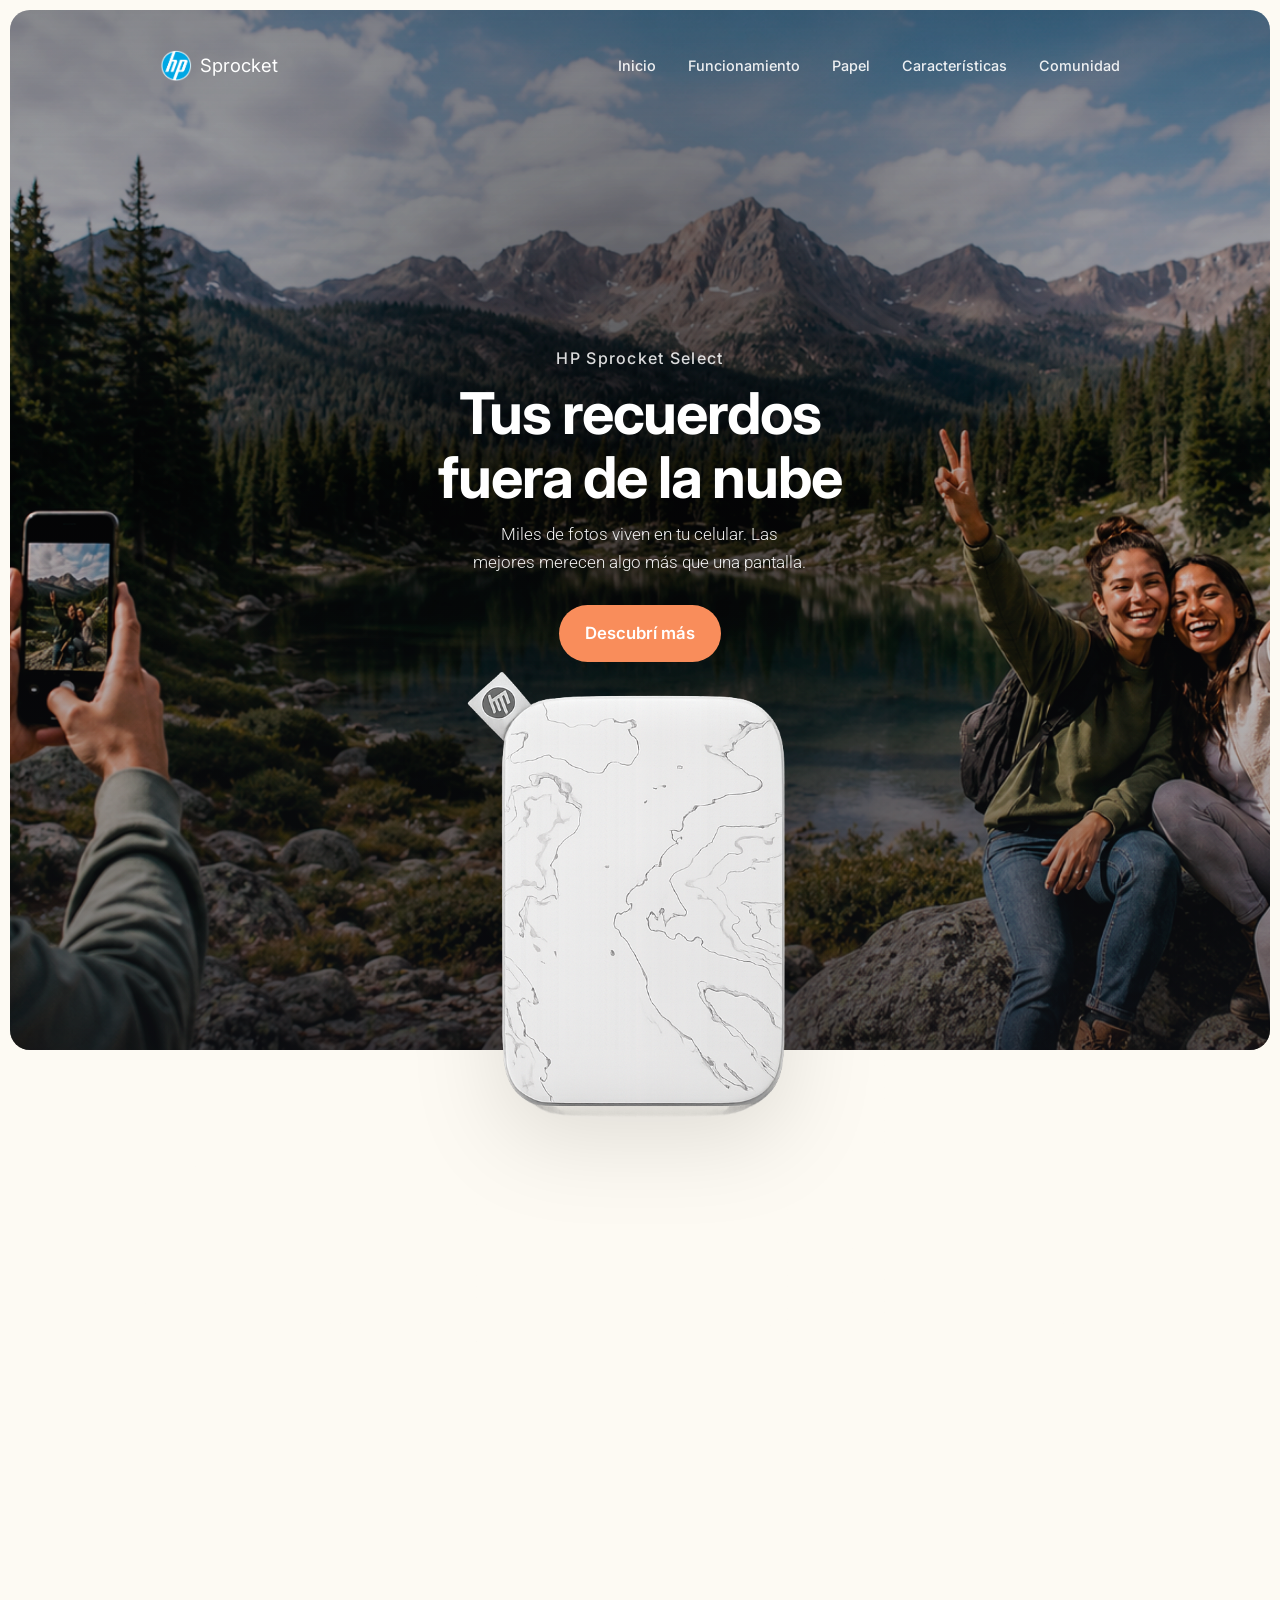
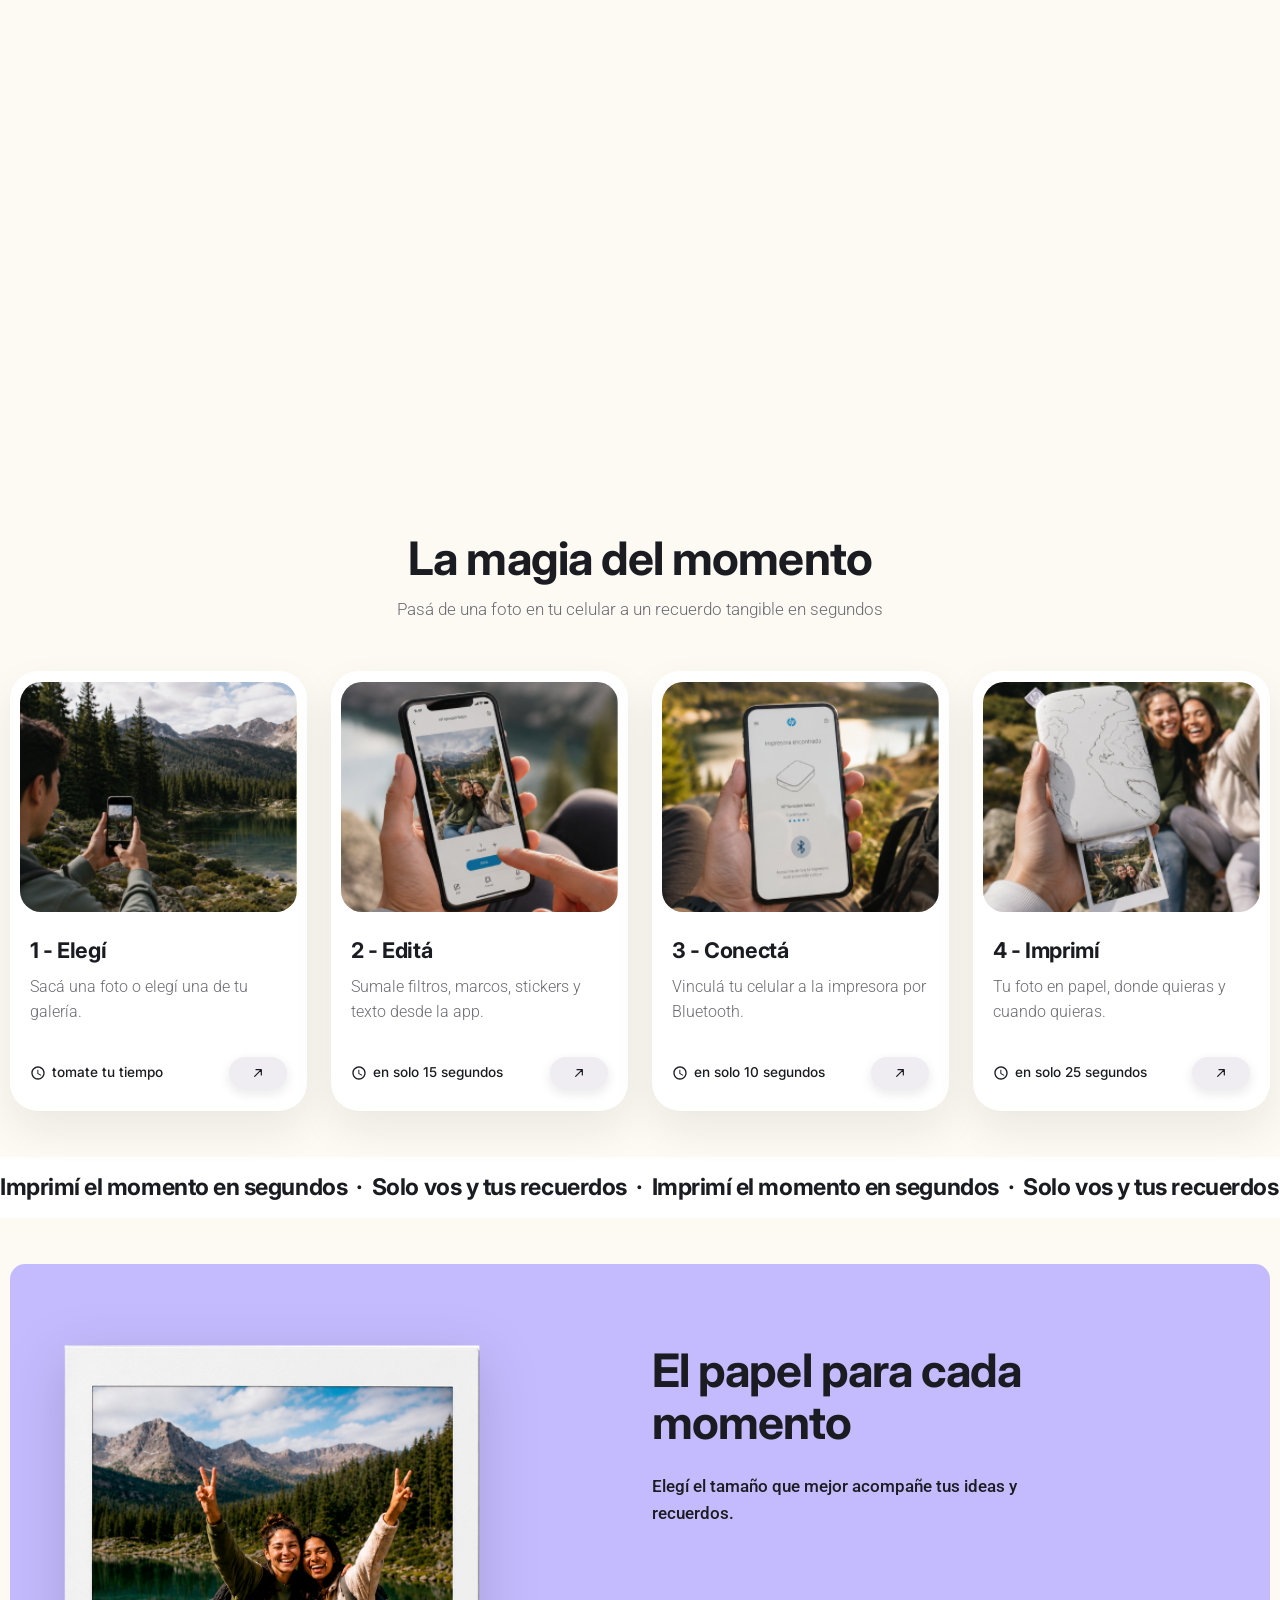
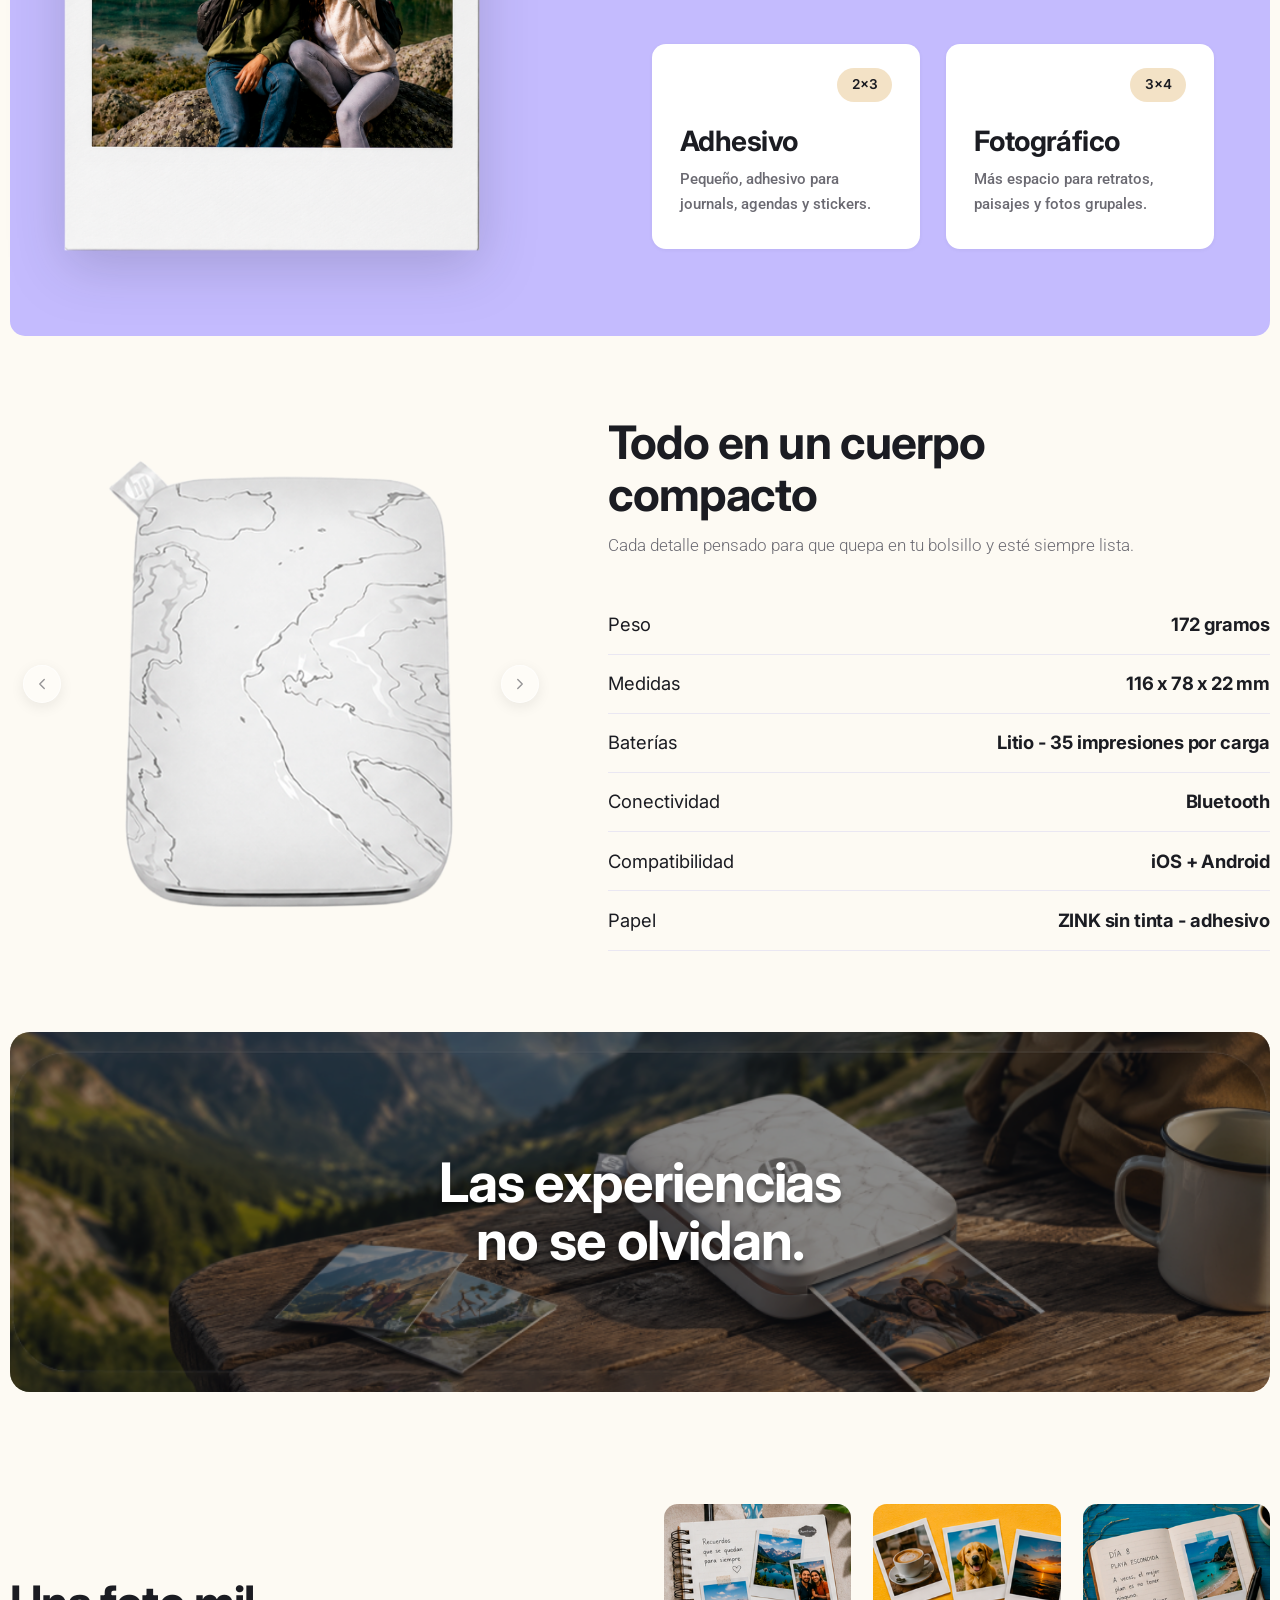
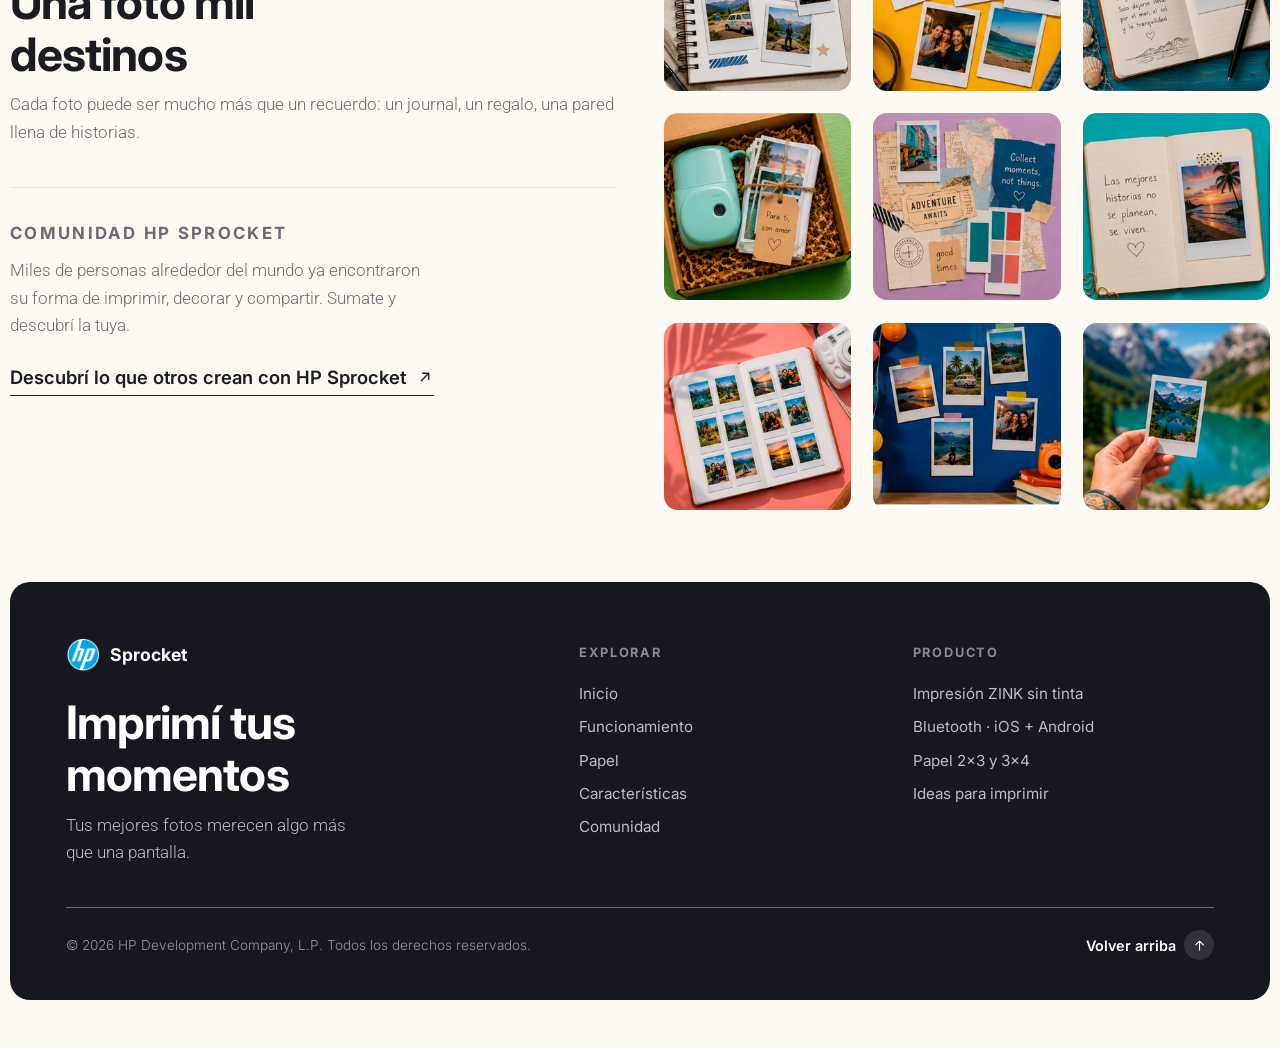
==== commit 7bced22b: "Final" ====
--- a/index.html
+++ b/index.html
@@ -14,8 +14,8 @@
       href="https://fonts.googleapis.com/css2?family=Inter:wght@400;500;600;700;800&family=Roboto:wght@300;400&display=swap"
       rel="stylesheet"
     />
-    <link rel="stylesheet" href="css/styles.css?v=108" />
-    <script src="js/main.js?v=108" defer></script>
+    <link rel="stylesheet" href="css/styles.css?v=131" />
+    <script src="js/main.js?v=131" defer></script>
   </head>
   <body>
     <div class="page-shell">
@@ -46,8 +46,8 @@
             <img src="Assets/figma-hero-banner.png" alt="Amigos fotografiando un paisaje de montaña con el celular" />
             <div class="hero-overlay"></div>
             <div class="hero-content">
-              <p class="hero-eyebrow">HPSprocket Select</p>
-              <h1>Tus recuerdos <br />fuera de la nube.</h1>
+              <p class="hero-eyebrow">HP Sprocket Select</p>
+              <h1>Tus recuerdos <br />fuera de la nube</h1>
               <p class="hero-text">
                 Miles de fotos viven en tu celular. Las <br />
                 mejores merecen algo más que una pantalla.
@@ -105,7 +105,7 @@
                       </span>
                       <div class="feature-text">
                         <h3>Bluetooth</h3>
-                        <p>Conexión rápida y simple desde tu celular.</p>
+                        <p>Conexión rápida y simple <br />desde tu celular.</p>
                       </div>
                     </article>
                     <article class="print-feature" data-feature="2">
@@ -118,7 +118,7 @@
                       </span>
                       <div class="feature-text">
                         <h3>Portátil</h3>
-                        <p>Llevá tus recuerdos a cualquier parte, sin cables ni complicaciones.</p>
+                        <p>Llevá tus recuerdos a <br />cualquier parte, sin cables.</p>
                       </div>
                     </article>
                   </div>
@@ -132,7 +132,7 @@
           <div class="container">
             <div class="how-it-works-shell">
               <div class="section-heading reveal">
-                <h2>La magia del momento.</h2>
+                <h2>La magia del momento</h2>
                 <p>Pasá de una foto en tu celular a un recuerdo tangible en segundos</p>
               </div>
               <div class="step-grid reveal-group">
@@ -143,7 +143,7 @@
                   <h3>1 - Elegí</h3>
                   <p>Sacá una foto o elegí una de tu galería.</p>
                   <div class="step-meta">
-                    <span class="step-time">10 s</span>
+                    <span class="step-time">tomate tu tiempo</span>
                     <span class="step-arrow" aria-hidden="true">
                       <svg viewBox="0 0 24 24" fill="none" xmlns="http://www.w3.org/2000/svg">
                         <path d="M7 17L17 7M17 7H9M17 7V15" stroke="currentColor" stroke-width="1.8" stroke-linecap="round" stroke-linejoin="round" />
@@ -156,9 +156,9 @@
                     <img src="Assets/figma-paso-02-edita.png" alt="Editando una foto en la app de HP Sprocket" />
                   </div>
                   <h3>2 - Editá</h3>
-                  <p>Sacá una foto o elegí una de tu galería.</p>
+                  <p>Sumale filtros, marcos, stickers y texto desde la app.</p>
                   <div class="step-meta">
-                    <span class="step-time">10 s</span>
+                    <span class="step-time">en solo 15 segundos</span>
                     <span class="step-arrow" aria-hidden="true">
                       <svg viewBox="0 0 24 24" fill="none" xmlns="http://www.w3.org/2000/svg">
                         <path d="M7 17L17 7M17 7H9M17 7V15" stroke="currentColor" stroke-width="1.8" stroke-linecap="round" stroke-linejoin="round" />
@@ -171,9 +171,9 @@
                     <img src="Assets/figma-paso-03-conecta.png" alt="Conectando el celular a la impresora por Bluetooth" />
                   </div>
                   <h3>3 - Conectá</h3>
-                  <p>Sacá una foto o elegí una de tu galería.</p>
+                  <p>Vinculá tu celular a la impresora por Bluetooth.</p>
                   <div class="step-meta">
-                    <span class="step-time">10 s</span>
+                    <span class="step-time">en solo 10 segundos</span>
                     <span class="step-arrow" aria-hidden="true">
                       <svg viewBox="0 0 24 24" fill="none" xmlns="http://www.w3.org/2000/svg">
                         <path d="M7 17L17 7M17 7H9M17 7V15" stroke="currentColor" stroke-width="1.8" stroke-linecap="round" stroke-linejoin="round" />
@@ -186,9 +186,9 @@
                     <img src="Assets/figma-paso-04-imprimi.png" alt="Foto saliendo de la impresora HP Sprocket" />
                   </div>
                   <h3>4 - Imprimí</h3>
-                  <p>Sacá una foto o elegí una de tu galería.</p>
+                  <p>Tu foto en papel, donde quieras y cuando quieras.</p>
                   <div class="step-meta">
-                    <span class="step-time">10 s</span>
+                    <span class="step-time">en solo 25 segundos</span>
                     <span class="step-arrow" aria-hidden="true">
                       <svg viewBox="0 0 24 24" fill="none" xmlns="http://www.w3.org/2000/svg">
                         <path d="M7 17L17 7M17 7H9M17 7V15" stroke="currentColor" stroke-width="1.8" stroke-linecap="round" stroke-linejoin="round" />
@@ -203,8 +203,8 @@
 
         <div class="marquee">
           <div class="marquee-track">
-            <span>Imprimí el momento en segundos ✦ Solo vos y tus recuerdos ✦ Imprimí el momento en segundos ✦ Solo vos y tus recuerdos ✦</span>
-            <span aria-hidden="true">Imprimí el momento en segundos ✦ Solo vos y tus recuerdos ✦ Imprimí el momento en segundos ✦ Solo vos y tus recuerdos ✦</span>
+            <span>Imprimí el momento en segundos &nbsp;·&nbsp; Solo vos y tus recuerdos &nbsp;·&nbsp; Imprimí el momento en segundos &nbsp;·&nbsp; Solo vos y tus recuerdos &nbsp;·&nbsp;</span>
+            <span aria-hidden="true">Imprimí el momento en segundos &nbsp;·&nbsp; Solo vos y tus recuerdos &nbsp;·&nbsp; Imprimí el momento en segundos &nbsp;·&nbsp; Solo vos y tus recuerdos &nbsp;·&nbsp;</span>
           </div>
         </div>
 
@@ -235,7 +235,7 @@
               </div>
             </div>
             <div class="paper-copy">
-              <h2 class="reveal">El papel para cada momento.</h2>
+              <h2 class="reveal">El papel para cada momento</h2>
               <p class="reveal">Elegí el tamaño que mejor acompañe tus ideas y recuerdos.</p>
               <div class="paper-cards reveal-group">
                 <div class="paper-card reveal-item">
@@ -257,6 +257,17 @@
 
         <section class="specs" id="caracteristicas">
           <div class="container specs-grid">
+            <div class="specs-heading">
+              <h2 class="reveal">Todo en un cuerpo <br />compacto</h2>
+              <p class="specs-intro reveal">Cada detalle pensado para que quepa en tu bolsillo y esté siempre lista.</p>
+              <p class="specs-swipe-hint" aria-hidden="true">
+                Deslizá para ver las características
+                <svg viewBox="0 0 24 24" fill="none" xmlns="http://www.w3.org/2000/svg">
+                  <path d="M5 12h14M13 6l6 6-6 6" stroke="currentColor" stroke-width="1.8" stroke-linecap="round" stroke-linejoin="round" />
+                </svg>
+              </p>
+            </div>
+            <div class="specs-swipe">
             <div class="specs-visual reveal">
               <div class="image-carousel stack-carousel">
                 <figure class="image-card" data-pos="0">
@@ -271,13 +282,19 @@
                 <figure class="image-card" data-pos="3">
                   <img src="Assets/vista 4.png" alt="Impresora HP Sprocket, vista de perfil" />
                 </figure>
+                <button class="carousel-arrow carousel-arrow-prev" type="button" aria-label="Vista anterior" data-carousel-prev>
+                  <svg viewBox="0 0 24 24" fill="none" xmlns="http://www.w3.org/2000/svg" aria-hidden="true">
+                    <path d="M15 6l-6 6 6 6" stroke="currentColor" stroke-width="1.8" stroke-linecap="round" stroke-linejoin="round" />
+                  </svg>
+                </button>
+                <button class="carousel-arrow carousel-arrow-next" type="button" aria-label="Vista siguiente" data-carousel-next>
+                  <svg viewBox="0 0 24 24" fill="none" xmlns="http://www.w3.org/2000/svg" aria-hidden="true">
+                    <path d="M9 6l6 6-6 6" stroke="currentColor" stroke-width="1.8" stroke-linecap="round" stroke-linejoin="round" />
+                  </svg>
+                </button>
               </div>
             </div>
             <div class="specs-copy">
-              <div class="specs-heading">
-                <h2 class="reveal">Todo en un cuerpo <br />compacto</h2>
-                <p class="specs-intro reveal">Cada detalle pensado para que quepa en tu bolsillo y esté siempre lista.</p>
-              </div>
               <dl class="specs-table reveal-group">
                 <div class="specs-row reveal-item">
                   <dt>Peso</dt>
@@ -304,6 +321,7 @@
                   <dd>ZINK sin tinta - adhesivo</dd>
                 </div>
               </dl>
+            </div>
             </div>
           </div>
         </section>
@@ -322,7 +340,7 @@
           <div class="container">
             <div class="colors-grid">
               <div class="colors-copy">
-                <h2 class="reveal">Una foto mil <br />destinos.</h2>
+                <h2 class="reveal">Una foto mil <br />destinos</h2>
                 <p class="reveal">Cada foto puede ser mucho más que un recuerdo: un journal, un regalo, una pared llena de historias.</p>
 
                 <div class="community-cta reveal">
@@ -377,15 +395,45 @@
 
       <footer class="site-footer" id="contacto">
         <div class="footer-box">
-          <div class="footer-cta">
-            <span class="footer-logo">
-              <img class="footer-logo-mark" src="Assets/Logo_HP.png" alt="HP" />
-              <span class="footer-logo-text">Sprocket</span>
-            </span>
-            <h2 class="reveal">Imprimí tus <br />momentos.</h2>
-            <p class="reveal">¿Querés saber mas sobre HP Sprocket?</p>
+          <div class="footer-main">
+            <div class="footer-cta">
+              <span class="footer-logo">
+                <img class="footer-logo-mark" src="Assets/Logo_HP.png" alt="HP" />
+                <span class="footer-logo-text">Sprocket</span>
+              </span>
+              <h2 class="reveal">Imprimí tus <br />momentos</h2>
+              <p class="reveal">Tus mejores fotos merecen algo más que una pantalla.</p>
+            </div>
+            <div class="footer-columns">
+              <nav class="footer-col" aria-label="Secciones de la página">
+                <h3>Explorar</h3>
+                <a href="#inicio">Inicio</a>
+                <a href="#como-funciona">Funcionamiento</a>
+                <a href="#papel">Papel</a>
+                <a href="#caracteristicas">Características</a>
+                <a href="#colores">Comunidad</a>
+              </nav>
+              <nav class="footer-col" aria-label="Sobre el producto">
+                <h3>Producto</h3>
+                <a href="#caracteristicas">Impresión ZINK sin tinta</a>
+                <a href="#caracteristicas">Bluetooth · iOS + Android</a>
+                <a href="#papel">Papel 2x3 y 3x4</a>
+                <a href="#colores">Ideas para imprimir</a>
+              </nav>
+            </div>
           </div>
           <div class="footer-divider"></div>
+          <div class="footer-bottom">
+            <p>© <span data-year>2026</span> HP Development Company, L.P. Todos los derechos reservados.</p>
+            <a href="#inicio" class="footer-top">
+              Volver arriba
+              <span class="footer-top-arrow" aria-hidden="true">
+                <svg viewBox="0 0 24 24" fill="none" xmlns="http://www.w3.org/2000/svg">
+                  <path d="M12 19V5M12 5l-6 6M12 5l6 6" stroke="currentColor" stroke-width="1.8" stroke-linecap="round" stroke-linejoin="round" />
+                </svg>
+              </span>
+            </a>
+          </div>
         </div>
       </footer>
     </div>
--- a/css/styles.css
+++ b/css/styles.css
@@ -20,13 +20,13 @@
   --color-orange-dark: #f2793d;
 
   /* Lavanda — fondo de la sección "papel" (referencia Figma) */
-  --color-lavender: #c7bcf0;
+  --color-lavender: #c4bbfe;
 
   /* Gris claro — pastillas de metadatos (10 s, 2x3, 3x4) */
   --color-tag-gray: #d9d9d9;
 
   /* Pasteles — badges de íconos ZINK / Bluetooth / Portátil */
-  --color-badge-purple: #c9c2f2;
+  --color-badge-purple: #c4bbfe;
   --color-badge-peach: #fce2d2;
   --color-badge-yellow: #fbecc2;
 
@@ -346,7 +346,10 @@
   margin: 0 10px;
   border-radius: 20px;
   overflow: hidden;
-  min-height: 700px;
+  /* Alto suficiente para que la foto de fondo abarque también la impresora
+     que se monta encima (antes terminaba en 700px y la impresora sobresalía
+     sobre el fondo crema). */
+  min-height: 1040px;
   display: flex;
   align-items: center;
   justify-content: center;
@@ -380,6 +383,8 @@
   color: #fff;
   padding: 3rem 1.5rem 10rem;
   max-width: 760px;
+  /* Baja el bloque del título 30px dentro del hero agrandado. */
+  translate: 0 30px;
 }
 
 .hero-eyebrow {
@@ -426,10 +431,13 @@
 
 .product-strip {
   --polaroid-size: calc(clamp(336px, 90vw, 1170px) * 0.245);
-  /* La impresora arranca montada sobre el hero. */
+  /* La impresora arranca montada sobre el hero. El hero creció 340px hacia
+     abajo (700px → 1040px), así que el margen compensa ese corrimiento y
+     además baja la impresora 175px en total (ajustes pedidos en iteraciones):
+     -14rem - 340px + 175px = calc(-29rem + 75px). */
   position: relative;
   z-index: 2;
-  margin-top: -14rem;
+  margin-top: calc(-29rem + 75px);
   padding-top: 0;
   /* Nada acá es clickeable y la sección pisa el CTA del hero: que los
      clicks pasen de largo. */
@@ -490,7 +498,7 @@
   margin: 0;
   background: #fff;
   padding: calc(var(--emerge-w) * 0.06) calc(var(--emerge-w) * 0.06) calc(var(--emerge-w) * 0.2);
-  border-radius: 10px;
+  border-radius: 4px;
   box-shadow: var(--shadow);
   clip-path: inset(0 0 calc(100% - (100% * var(--print-progress, 0))) 0);
   transition: clip-path 0.05s linear, transform 0.9s cubic-bezier(0.22, 1, 0.36, 1), opacity 0.35s ease;
@@ -502,7 +510,10 @@
 [data-stage="1"] .print-emerge,
 [data-stage="2"] .print-emerge,
 [data-stage="3"] .print-emerge {
-  clip-path: inset(0 0 0 0);
+  /* Inset negativo: el clip queda bien afuera del marco, así la polaroid
+     rotada no pierde las puntas ni la sombra (con inset(0) el recorte al
+     ras rasuraba las esquinas). */
+  clip-path: inset(-35% -35% -35% -35%);
   transform: translate(var(--fly-x, 0px), var(--fly-y, 0px)) scale(var(--fly-s, 1)) rotate(-5deg);
 }
 
@@ -550,8 +561,9 @@
 
 .print-stack {
   position: relative;
-  /* 20% más grandes que la polaroid que imprime la impresora, a pedido. */
-  --stack-w: calc(var(--polaroid-size) * 1.2);
+  /* 35% más grandes que la polaroid que imprime la impresora, a pedido
+     (1.2 original, +25% y luego -10%). */
+  --stack-w: calc(var(--polaroid-size) * 1.35);
   height: calc(var(--stack-w) * 1.75);
   display: flex;
   align-items: center;
@@ -564,7 +576,8 @@
   margin: 0;
   background: #fff;
   padding: calc(var(--stack-w) * 0.06) calc(var(--stack-w) * 0.06) calc(var(--stack-w) * 0.2);
-  border-radius: 8px;
+  /* Puntas apenas suavizadas, como una polaroid real. */
+  border-radius: 3px;
   box-shadow: var(--shadow);
   opacity: 0;
   transform: scale(0.7) rotate(-10deg);
@@ -616,6 +629,9 @@
   inset: 0;
   display: flex;
   align-items: center;
+  /* Centrado en su columna: si queda pegado a la izquierda, todo el aire
+     sobrante se acumula del lado derecho de la pantalla. */
+  justify-content: center;
   gap: 1.25rem;
   opacity: 0;
   transform: translateY(16px);
@@ -657,6 +673,7 @@
   padding: 1.1rem 0;
   position: relative;
   z-index: 1;
+  background: #fff;
 }
 
 .marquee-track {
@@ -669,9 +686,8 @@
   display: inline-flex;
   align-items: center;
   font-family: "Inter", sans-serif;
-  /* Misma tipografía que los títulos de sección (h2). */
   font-weight: 700;
-  font-size: clamp(1.8rem, 3.6vw, 3.06rem);
+  font-size: clamp(1.1rem, 1.8vw, 1.6rem);
   line-height: 1.12;
   letter-spacing: -0.02em;
   color: var(--color-text);
@@ -723,6 +739,13 @@
   color: var(--color-primary);
 }
 
+.feature-text {
+  /* Ancho FIJO (no máximo): así las tres features miden exactamente lo
+     mismo y el ícono no se corre de lugar cuando se intercambian. */
+  width: 22rem;
+  min-width: 0;
+}
+
 .feature-text h3 {
   font-size: 2rem;
   margin-bottom: 0.35rem;
@@ -732,10 +755,6 @@
   font-size: 1.25rem;
   line-height: 1.5;
   color: var(--color-muted);
-  /* Ancho acotado para que la bajada quiebre en ~2 líneas y las tres
-     features (ZINK / Bluetooth / Portátil) midan lo mismo y el título
-     quede siempre a la misma altura. */
-  max-width: 22rem;
 }
 
 /* Section heading */
@@ -785,28 +804,32 @@
 
 .step-card {
   background: var(--color-surface);
-  border-radius: var(--radius-md);
-  padding: 2rem 1.6rem 2.4rem;
+  /* Card estilo "perfil": muy redondeada, con marco blanco fino y parejo
+     alrededor de la foto y aire generoso abajo para el texto. */
+  border-radius: 28px;
+  padding: 0.65rem 0.65rem 1.4rem;
   display: flex;
   flex-direction: column;
   align-items: flex-start;
   text-align: left;
   gap: 0.5rem;
-  box-shadow: 0 8px 24px rgba(0, 0, 0, 0.06);
+  box-shadow: 0 18px 40px rgba(22, 23, 31, 0.08);
   transition: transform 0.25s ease, box-shadow 0.25s ease;
 }
 
 .step-card:hover {
   transform: translateY(-6px);
-  box-shadow: 0 16px 36px rgba(0, 0, 0, 0.1);
+  box-shadow: 0 24px 48px rgba(22, 23, 31, 0.12);
 }
 
 .step-photo {
+  /* Ocupa todo el ancho interno: el padding de la card dibuja el marco
+     blanco fino y parejo alrededor de la foto, como en la referencia. */
   width: 100%;
-  height: 200px;
-  border-radius: var(--radius-sm);
+  height: 230px;
+  border-radius: 21px;
   overflow: hidden;
-  margin-bottom: 1rem;
+  margin: 0 0 1.15rem;
 }
 
 .step-photo img {
@@ -816,13 +839,18 @@
 }
 
 .step-card h3 {
+  display: flex;
+  align-items: center;
+  gap: 0.45rem;
   font-size: 1.35rem;
   margin-bottom: 0.2rem;
+  padding: 0 0.6rem;
 }
 
 .step-card p {
   color: var(--color-muted);
   font-size: 1rem;
+  padding: 0 0.6rem;
 }
 
 .step-meta {
@@ -831,30 +859,41 @@
   justify-content: space-between;
   width: 100%;
   margin-top: auto;
-  padding-top: 1.5rem;
+  padding: 1.5rem 0.6rem 0;
 }
 
 .step-time {
   display: inline-flex;
   align-items: center;
-  padding: 0.4rem 1rem;
-  border-radius: 999px;
-  background: var(--color-tag-gray);
+  gap: 0.35rem;
   color: var(--color-text);
   font-family: "Inter", sans-serif;
   font-size: 0.85rem;
-}
-
+  font-weight: 500;
+}
+
+/* Ícono de reloj, como los contadores de la card de referencia. */
+.step-time::before {
+  content: "";
+  width: 16px;
+  height: 16px;
+  flex-shrink: 0;
+  background: currentColor;
+  -webkit-mask: url("data:image/svg+xml;utf8,%3Csvg xmlns='http://www.w3.org/2000/svg' viewBox='0 0 24 24'%3E%3Cpath d='M11.99 2C6.47 2 2 6.48 2 12s4.47 10 9.99 10C17.52 22 22 17.52 22 12S17.52 2 11.99 2zM12 20c-4.42 0-8-3.58-8-8s3.58-8 8-8 8 3.58 8 8-3.58 8-8 8zm.5-13H11v6l5.25 3.15.75-1.23-4.5-2.67z'/%3E%3C/svg%3E") center / contain no-repeat;
+  mask: url("data:image/svg+xml;utf8,%3Csvg xmlns='http://www.w3.org/2000/svg' viewBox='0 0 24 24'%3E%3Cpath d='M11.99 2C6.47 2 2 6.48 2 12s4.47 10 9.99 10C17.52 22 22 17.52 22 12S17.52 2 11.99 2zM12 20c-4.42 0-8-3.58-8-8s3.58-8 8-8 8 3.58 8 8-3.58 8-8 8zm.5-13H11v6l5.25 3.15.75-1.23-4.5-2.67z'/%3E%3C/svg%3E") center / contain no-repeat;
+}
+
+/* Pastilla clara estilo "Subscribe": pill gris con sombra suave. */
 .step-arrow {
   display: inline-flex;
   align-items: center;
   justify-content: center;
-  width: 36px;
-  height: 36px;
+  padding: 0.5rem 1.3rem;
   flex-shrink: 0;
-  border-radius: 50%;
-  background: var(--color-orange);
-  color: #fff;
+  border-radius: 999px;
+  background: #efedf1;
+  color: var(--color-text);
+  box-shadow: 0 4px 12px rgba(22, 23, 31, 0.1);
   transition: transform 0.25s ease, background 0.25s ease;
 }
 
@@ -865,7 +904,6 @@
 
 .step-card:hover .step-arrow {
   transform: translate(3px, -3px);
-  background: var(--color-orange-dark);
 }
 
 /* Paper section */
@@ -922,7 +960,7 @@
 }
 
 .paper-copy h2 {
-  color: #fff;
+  color: var(--color-text);
 }
 
 .paper-copy p {
@@ -1061,20 +1099,41 @@
 .specs-grid {
   display: grid;
   grid-template-columns: 0.9fr 1.1fr;
-  gap: 3.5rem;
+  grid-template-rows: auto 1fr;
+  grid-template-areas:
+    "visual heading"
+    "visual copy";
+  column-gap: 3.5rem;
   align-items: stretch;
 }
 
+/* El wrapper del swipe solo actúa como carrusel en mobile; en desktop es
+   transparente para el layout (display: contents). */
+.specs-swipe {
+  display: contents;
+}
+
+.specs-heading {
+  grid-area: heading;
+}
+
 .specs-copy {
+  grid-area: copy;
   display: flex;
   flex-direction: column;
-  justify-content: space-between;
+  justify-content: flex-end;
 }
 
 .specs-visual {
+  grid-area: visual;
   display: flex;
   align-items: center;
   justify-content: center;
+}
+
+/* Aviso de swipe: solo existe en mobile. */
+.specs-swipe-hint {
+  display: none;
 }
 
 /* Carrusel de polaroids apiladas */
@@ -1148,6 +1207,26 @@
   mix-blend-mode: multiply;
 }
 
+/* Cada PNG trae proporciones distintas (pestaña arriba, perfil, etc.):
+   estas escalas igualan la altura del cuerpo de la impresora en las
+   cuatro vistas (cuerpo ≈ 93% del alto de la caja en todas). El orden es
+   el del HTML (no cambia al rotar). */
+.image-card:nth-of-type(1) img {
+  transform: scale(0.96);
+}
+
+.image-card:nth-of-type(2) img {
+  transform: scale(0.93);
+}
+
+.image-card:nth-of-type(3) img {
+  transform: scale(1.08);
+}
+
+.image-card:nth-of-type(4) img {
+  transform: scale(1.04);
+}
+
 /* Carrusel vertical: las fotos se apilan y suben hacia arriba, sin rotación */
 .image-card[data-pos="0"] {
   opacity: 1;
@@ -1160,6 +1239,51 @@
   opacity: 0;
 }
 
+/* Flechas laterales del carrusel de la impresora: sutiles, con efecto
+   "glass" (vidrio esmerilado) y a la misma distancia de la impresora a
+   ambos lados. */
+.carousel-arrow {
+  position: absolute;
+  top: 50%;
+  translate: 0 -50%;
+  z-index: 5;
+  display: inline-flex;
+  align-items: center;
+  justify-content: center;
+  width: 38px;
+  height: 38px;
+  padding: 0;
+  border: 1px solid rgba(255, 255, 255, 0.6);
+  border-radius: 50%;
+  background: rgba(255, 255, 255, 0.35);
+  backdrop-filter: blur(8px);
+  -webkit-backdrop-filter: blur(8px);
+  box-shadow: 0 4px 14px rgba(22, 23, 31, 0.08);
+  color: rgba(22, 23, 31, 0.45);
+  cursor: pointer;
+  transition: background 0.2s ease, color 0.2s ease, border-color 0.2s ease;
+}
+
+.carousel-arrow:hover {
+  background: rgba(255, 255, 255, 0.6);
+  border-color: rgba(255, 255, 255, 0.85);
+  color: var(--color-text);
+}
+
+.carousel-arrow svg {
+  width: 18px;
+  height: 18px;
+}
+
+/* Por fuera de la impresora, con el mismo margen a ambos lados. */
+.carousel-arrow-prev {
+  left: -54px;
+}
+
+.carousel-arrow-next {
+  right: -54px;
+}
+
 @media (prefers-reduced-motion: reduce) {
   .image-card {
     transition: none;
@@ -1172,12 +1296,14 @@
   translate: -70px 0;
 }
 
+.specs-heading .reveal,
 .specs-copy .reveal,
 .specs-copy .reveal-item {
   translate: 70px 0;
 }
 
 .specs-visual.reveal.is-visible,
+.specs-heading .reveal.is-visible,
 .specs-copy .reveal.is-visible,
 .specs-copy .reveal-item.is-visible {
   translate: 0 0;
@@ -1365,12 +1491,54 @@
   font-size: 1.1rem;
 }
 
+/* CTA grande a la izquierda + columnas de navegación a la derecha,
+   como en los footers de landings de producto. */
+.footer-main {
+  display: grid;
+  grid-template-columns: 1.1fr 1.5fr;
+  gap: 3rem;
+  align-items: start;
+}
+
 .footer-cta h2 {
   color: var(--color-on-dark);
 }
 
 .footer-cta p {
   color: var(--color-on-dark-muted);
+  max-width: 34ch;
+}
+
+.footer-columns {
+  display: grid;
+  grid-template-columns: repeat(2, minmax(0, 1fr));
+  gap: 2rem;
+  /* Alineadas con la base del logo del CTA. */
+  padding-top: 0.5rem;
+}
+
+.footer-col h3 {
+  font-family: "Inter", sans-serif;
+  font-size: 0.8rem;
+  font-weight: 700;
+  letter-spacing: 0.14em;
+  text-transform: uppercase;
+  color: rgba(255, 255, 255, 0.5);
+  margin-bottom: 1.1rem;
+}
+
+.footer-col a {
+  display: block;
+  padding: 0.28rem 0;
+  font-family: "Inter", sans-serif;
+  font-size: 0.95rem;
+  color: var(--color-on-dark-muted);
+  transition: color 0.2s ease, translate 0.2s ease;
+}
+
+.footer-col a:hover {
+  color: var(--color-on-dark);
+  translate: 3px 0;
 }
 
 .footer-divider {
@@ -1378,6 +1546,53 @@
   border-top: 1px solid rgba(255, 255, 255, 0.35);
 }
 
+/* Barra inferior: copyright a la izquierda, "volver arriba" a la derecha. */
+.footer-bottom {
+  display: flex;
+  align-items: center;
+  justify-content: space-between;
+  flex-wrap: wrap;
+  gap: 1rem;
+  padding-top: 1.4rem;
+}
+
+.footer-bottom p {
+  font-family: "Inter", sans-serif;
+  font-size: 0.85rem;
+  color: rgba(255, 255, 255, 0.55);
+}
+
+.footer-top {
+  display: inline-flex;
+  align-items: center;
+  gap: 0.5rem;
+  font-family: "Inter", sans-serif;
+  font-weight: 600;
+  font-size: 0.9rem;
+  color: var(--color-on-dark);
+}
+
+.footer-top-arrow {
+  display: inline-flex;
+  align-items: center;
+  justify-content: center;
+  width: 30px;
+  height: 30px;
+  border-radius: 50%;
+  background: rgba(255, 255, 255, 0.12);
+  transition: transform 0.2s ease, background 0.2s ease;
+}
+
+.footer-top-arrow svg {
+  width: 15px;
+  height: 15px;
+}
+
+.footer-top:hover .footer-top-arrow {
+  transform: translateY(-3px);
+  background: var(--color-orange);
+}
+
 @media (max-width: 1024px) {
   section {
     padding: 2.25rem 0;
@@ -1387,6 +1602,15 @@
     padding-top: 4.5rem;
   }
 
+  .footer-main {
+    grid-template-columns: 1fr;
+    gap: 2.5rem;
+  }
+
+  .footer-columns {
+    padding-top: 0;
+  }
+
   .paper-shell {
     padding: 2.5rem;
   }
@@ -1397,6 +1621,13 @@
 
   .hero-content {
     padding-bottom: 8rem;
+    /* En pantallas chicas el hero vuelve a su alto compacto: se anulan la
+       bajada del título y la compensación de la impresora del desktop. */
+    translate: 0 0;
+  }
+
+  .product-strip {
+    margin-top: -14rem;
   }
 
   .print-columns {
@@ -1412,6 +1643,15 @@
   .specs-grid,
   .colors-grid {
     grid-template-columns: 1fr;
+  }
+
+  /* Specs en una columna: impresora arriba, después título y tabla. */
+  .specs-grid {
+    grid-template-rows: auto;
+    grid-template-areas:
+      "visual"
+      "heading"
+      "copy";
   }
 
   .paper-copy {
@@ -1419,10 +1659,6 @@
     padding-top: 2rem;
     border-left: none;
     border-top: 1px solid rgba(22, 23, 31, 0.14);
-  }
-
-  .specs-visual {
-    order: -1;
   }
 }
 
@@ -1454,6 +1690,10 @@
     top: calc(1.5rem + 84px);
     left: 0;
     right: 0;
+    /* Anula el justify-self:end del desktop: en un hijo posicionado de una
+       grilla hace que el panel se encoja a la derecha en vez de ocupar todo
+       el ancho (menú "desbordado"). */
+    justify-self: stretch;
     flex-direction: column;
     align-items: flex-start;
     gap: 0.2rem;
@@ -1507,36 +1747,132 @@
     padding-bottom: 6rem;
   }
 
-  /* Los <br> del copy del hero fuerzan líneas más anchas que la pantalla;
-     en mobile el texto se corta, así que se deja fluir natural. */
-  .hero-text br {
+  /* Hero mínimo: solo título y CTA (la bajada se oculta). */
+  .hero-text {
     display: none;
+  }
+
+  /* CTA más compacto en mobile. */
+  .hero-content .btn {
+    padding: 0.7rem 1.35rem;
+    font-size: 0.95rem;
+  }
+
+  /* La impresora queda pegada al CTA del hero. */
+  .product-strip {
+    margin-top: -11.5rem;
+  }
+
+  /* Impresora grande (135vw + 15% ≈ 155vw): el PNG trae mucho aire
+     transparente a los costados, así que puede exceder el viewport sin
+     que el aparato se corte. */
+  .print-intro-inner {
+    --printer-w: 155vw;
   }
 
   /* En pantallas chicas las polaroids proporcionales a la impresora quedan
      muy chicas para leerse como sección; se les da un tamaño propio. */
   .print-stack {
-    --stack-w: 53vw;
-  }
-
+    --stack-w: 59vw;
+  }
+
+  /* ZINK / Bluetooth / Portátil: los tres íconos centrados, uno al lado del
+     otro, debajo de la polaroid. Van apareciendo con cada polaroid que se
+     suma al mazo y se quedan (no se intercambian como en desktop). */
+  .print-features {
+    min-height: 0;
+    display: flex;
+    justify-content: center;
+    align-items: flex-start;
+    gap: 1.75rem;
+  }
+
+  .print-feature {
+    position: static;
+    flex-direction: column;
+    align-items: center;
+    text-align: center;
+    justify-content: flex-start;
+    gap: 0.6rem;
+  }
+
+  [data-stage="1"] .print-feature[data-feature="0"],
+  [data-stage="2"] .print-feature[data-feature="0"],
+  [data-stage="3"] .print-feature[data-feature="0"],
+  [data-stage="2"] .print-feature[data-feature="1"],
+  [data-stage="3"] .print-feature[data-feature="1"],
+  [data-stage="3"] .print-feature[data-feature="2"] {
+    opacity: 1;
+    transform: none;
+  }
+
+  /* Despegada de los íconos: sin el solape de -100px del desktop. */
+  .how-it-works {
+    margin-top: 0;
+  }
+
+  /* Los pasos se vuelven un carrusel horizontal: una card entera visible
+     más un pedacito de la siguiente, deslizando con el dedo (scroll-snap,
+     sin JS). */
   .step-grid {
-    grid-template-columns: repeat(2, minmax(0, 1fr));
+    display: flex;
     gap: 1rem;
+    overflow-x: auto;
+    scroll-snap-type: x mandatory;
+    -webkit-overflow-scrolling: touch;
+    padding: 0.25rem 0.25rem 1.25rem;
+    scrollbar-width: none;
+  }
+
+  .step-grid::-webkit-scrollbar {
+    display: none;
   }
 
   .step-card {
-    padding: 1.25rem 1.1rem 1.5rem;
+    flex: 0 0 76%;
+    scroll-snap-align: center;
+    border-radius: 24px;
+    padding: 0.6rem 0.6rem 1.25rem;
+  }
+
+  .step-card h3,
+  .step-card p {
+    padding: 0 0.5rem;
+  }
+
+  .step-photo {
+    height: 210px;
+    border-radius: 18px;
+    margin-bottom: 1rem;
+  }
+
+  .step-meta {
+    padding: 1.1rem 0.5rem 0;
   }
 
   .step-card h3 {
-    font-size: 1.1rem;
+    font-size: 1.2rem;
   }
 
   .step-card p {
-    font-size: 0.85rem;
-  }
-
-  /* Íconos ZINK / Bluetooth / Portátil: lista vertical, ícono a la izquierda. */
+    font-size: 0.95rem;
+  }
+
+  .step-time {
+    font-size: 0.78rem;
+  }
+
+  .step-arrow {
+    padding: 0.4rem 1rem;
+  }
+
+  /* Ícono arriba, nombre abajo; la bajada se oculta para que los tres
+     entren cómodos en una sola línea. */
+  .feature-text {
+    flex: none;
+    width: auto;
+  }
+
   .icon-badge {
     width: 60px;
     height: 60px;
@@ -1548,11 +1884,12 @@
   }
 
   .feature-text h3 {
-    font-size: 1.3rem;
+    font-size: 1.05rem;
+    margin-bottom: 0;
   }
 
   .feature-text p {
-    font-size: 1rem;
+    display: none;
   }
 
   /* El papel para cada momento: sin el bloque de color en mobile */
@@ -1562,22 +1899,113 @@
     border-radius: 0;
   }
 
+  /* El papel para cada momento: primero el título y la bajada, después la
+     polaroid, y al final las dos cards lado a lado, compactas tipo botones. */
+  .paper-grid {
+    display: flex;
+    flex-direction: column;
+  }
+
   .paper-copy {
-    border-top: 1px solid var(--color-border);
-  }
-
-  .paper-copy h2,
+    display: contents;
+  }
+
+  .paper-copy h2 {
+    order: 1;
+    margin-bottom: 0.75rem;
+  }
+
   .paper-copy p {
-    color: var(--color-text);
-  }
-
-  .paper-copy p {
+    order: 2;
     opacity: 1;
     color: var(--color-muted);
+    margin-bottom: 1.5rem;
+  }
+
+  .paper-visual {
+    order: 3;
+    justify-content: center;
   }
 
   .paper-cards {
-    flex-direction: column;
+    order: 4;
+    flex-direction: row;
+    gap: 0.9rem;
+    margin-top: 0;
+    padding-top: 1.5rem;
+  }
+
+  .paper-card {
+    min-width: 0;
+    min-height: 0;
+    padding: 0.9rem 1rem 1rem;
+  }
+
+  .paper-card h3 {
+    font-size: 1.05rem;
+    margin-bottom: 0;
+  }
+
+  .paper-card p {
+    display: none;
+  }
+
+  /* Todo en un cuerpo compacto: título arriba y, debajo, un swipe horizontal
+     de dos paneles (impresora → tabla de características). */
+  .specs-grid {
+    display: block;
+  }
+
+  .specs-swipe {
+    display: flex;
+    gap: 1rem;
+    overflow-x: auto;
+    scroll-snap-type: x mandatory;
+    -webkit-overflow-scrolling: touch;
+    scrollbar-width: none;
+    padding-bottom: 0.5rem;
+  }
+
+  .specs-swipe::-webkit-scrollbar {
+    display: none;
+  }
+
+  .specs-swipe .specs-visual,
+  .specs-swipe .specs-copy {
+    flex: 0 0 100%;
+    scroll-snap-align: center;
+  }
+
+  .specs-copy {
+    justify-content: flex-start;
+  }
+
+  /* Dentro del swipe la tabla queda fuera de pantalla y el observer de las
+     animaciones de entrada nunca la dispararía: se muestra directo. */
+  .specs-copy .reveal-item {
+    opacity: 1;
+    translate: 0 0;
+  }
+
+  .specs-intro {
+    margin-bottom: 0.75rem;
+  }
+
+  /* Aviso de que hay más contenido deslizando. */
+  .specs-swipe-hint {
+    display: inline-flex;
+    align-items: center;
+    gap: 0.5rem;
+    margin: 0 0 1.25rem;
+    font-family: "Inter", sans-serif;
+    font-size: 0.9rem;
+    font-weight: 600;
+    color: var(--color-muted);
+  }
+
+  .specs-swipe-hint svg {
+    width: 18px;
+    height: 18px;
   }
 
   .specs-visual {
@@ -1594,6 +2022,16 @@
     height: 300px;
   }
 
+  /* Menos espacio a los costados: las flechas se acercan para no salirse
+     de la pantalla, siempre sin pisar la impresora. */
+  .carousel-arrow-prev {
+    left: -42px;
+  }
+
+  .carousel-arrow-next {
+    right: -42px;
+  }
+
   /* Specs: imágenes arriba (ya son el primer elemento) */
   .specs-row {
     font-size: 0.95rem;
@@ -1604,16 +2042,29 @@
     display: contents;
   }
 
+  /* Sin el gap de 3rem de la grilla: el espaciado lo dan los márgenes, así
+     el título queda pegado a su bajada. */
+  .colors-grid {
+    gap: 0;
+  }
+
   .colors-copy h2 {
     order: 1;
+    margin-bottom: 0.5rem;
+  }
+
+  /* La bajada va debajo del título, antes de las imágenes. */
+  .colors-copy > p {
+    order: 2;
+    margin-bottom: 1.75rem;
   }
 
   .swatch-grid {
-    order: 2;
-  }
-
-  .colors-copy p {
     order: 3;
+  }
+
+  .community-cta {
+    margin-top: 1.75rem;
   }
 
   .community-cta {
@@ -1624,4 +2075,13 @@
     margin: 0 10px;
     padding: 2.5rem 1.75rem 2rem;
   }
-}
+
+  .footer-columns {
+    gap: 1.75rem;
+  }
+
+  .footer-bottom {
+    flex-direction: column;
+    align-items: flex-start;
+  }
+}
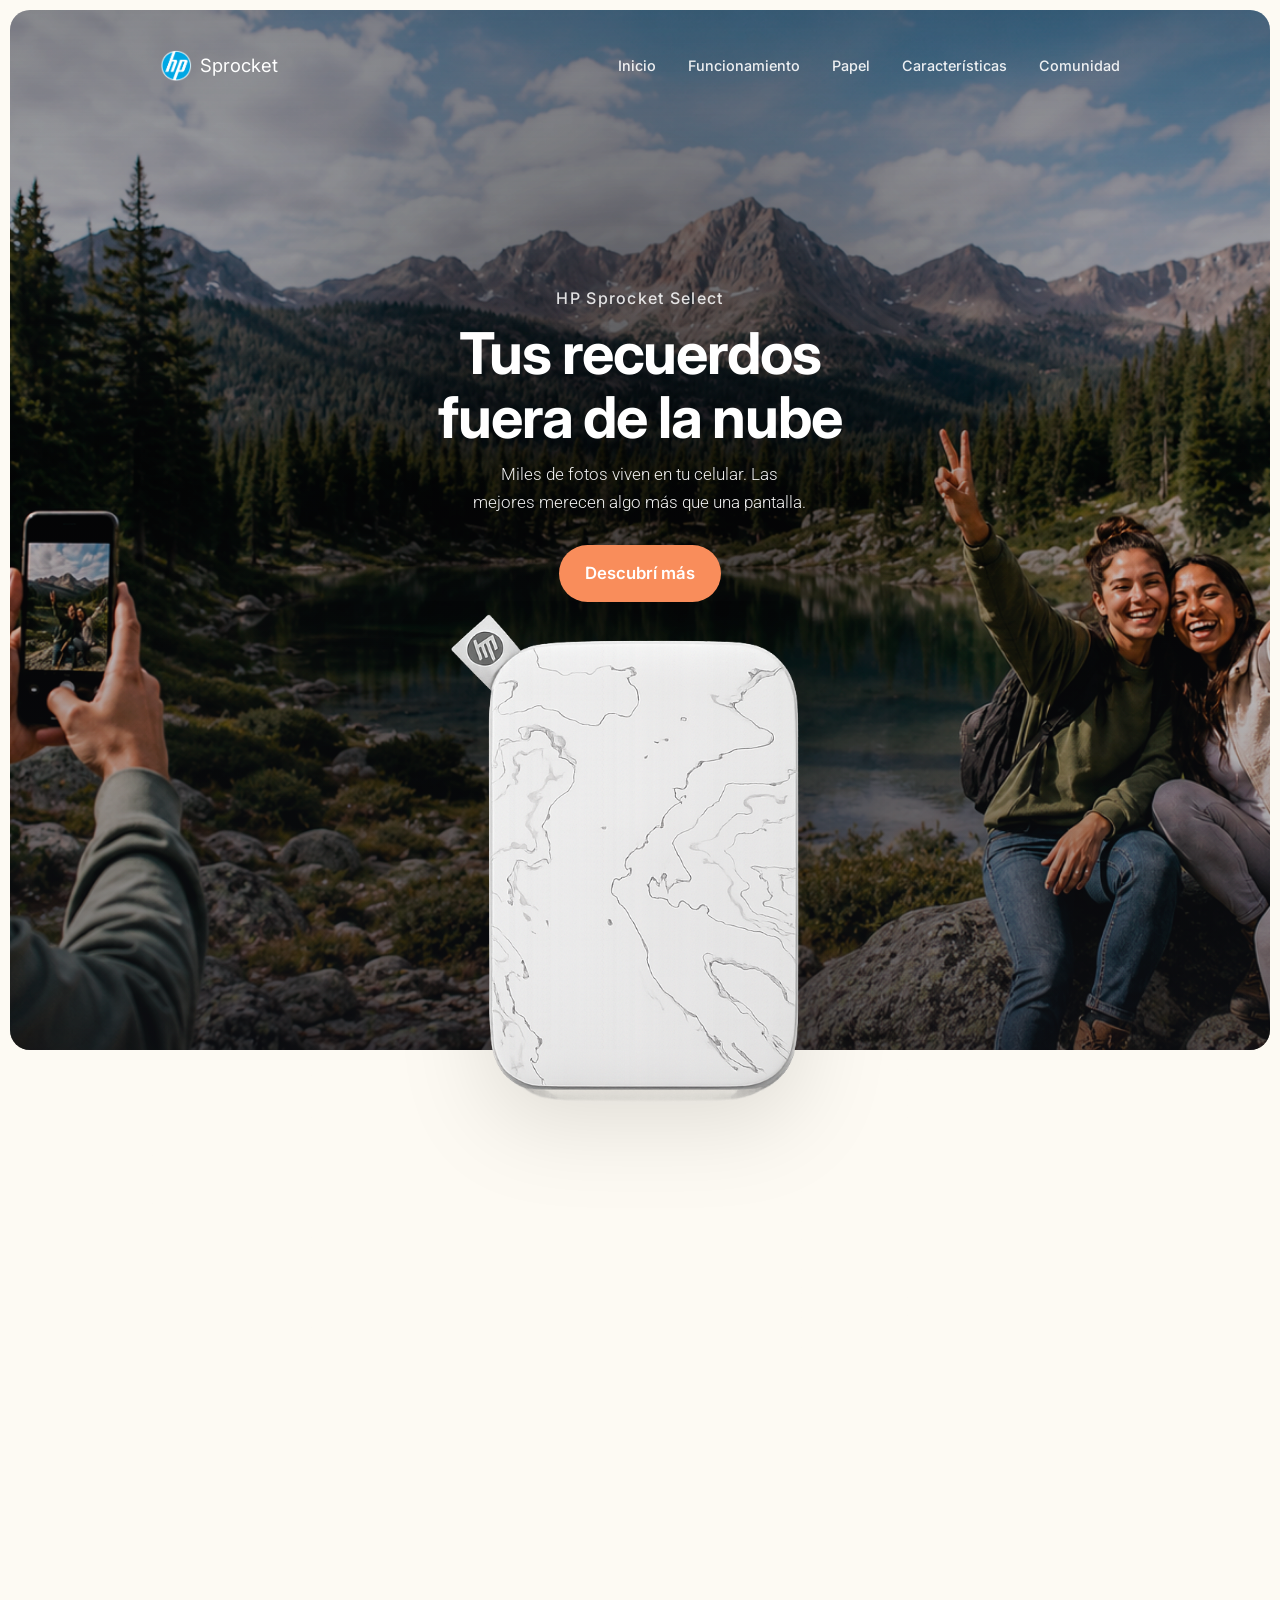
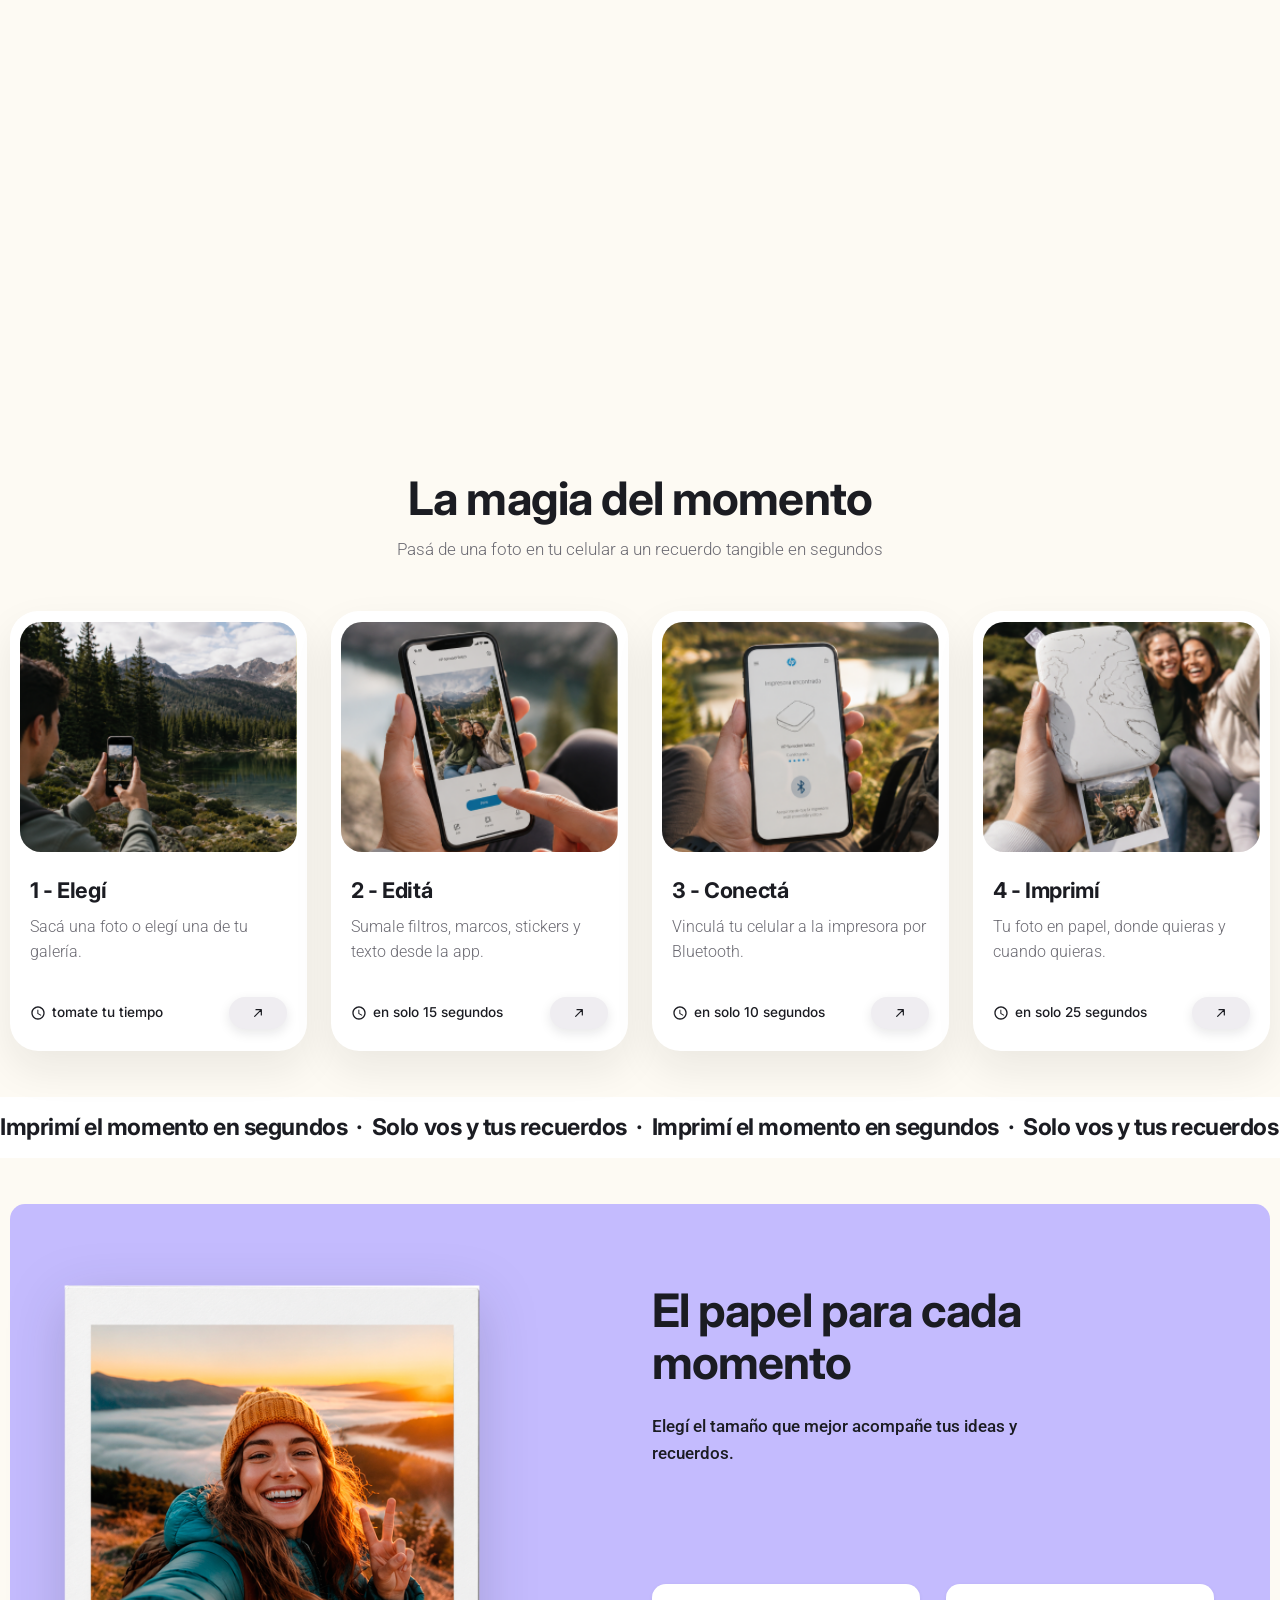
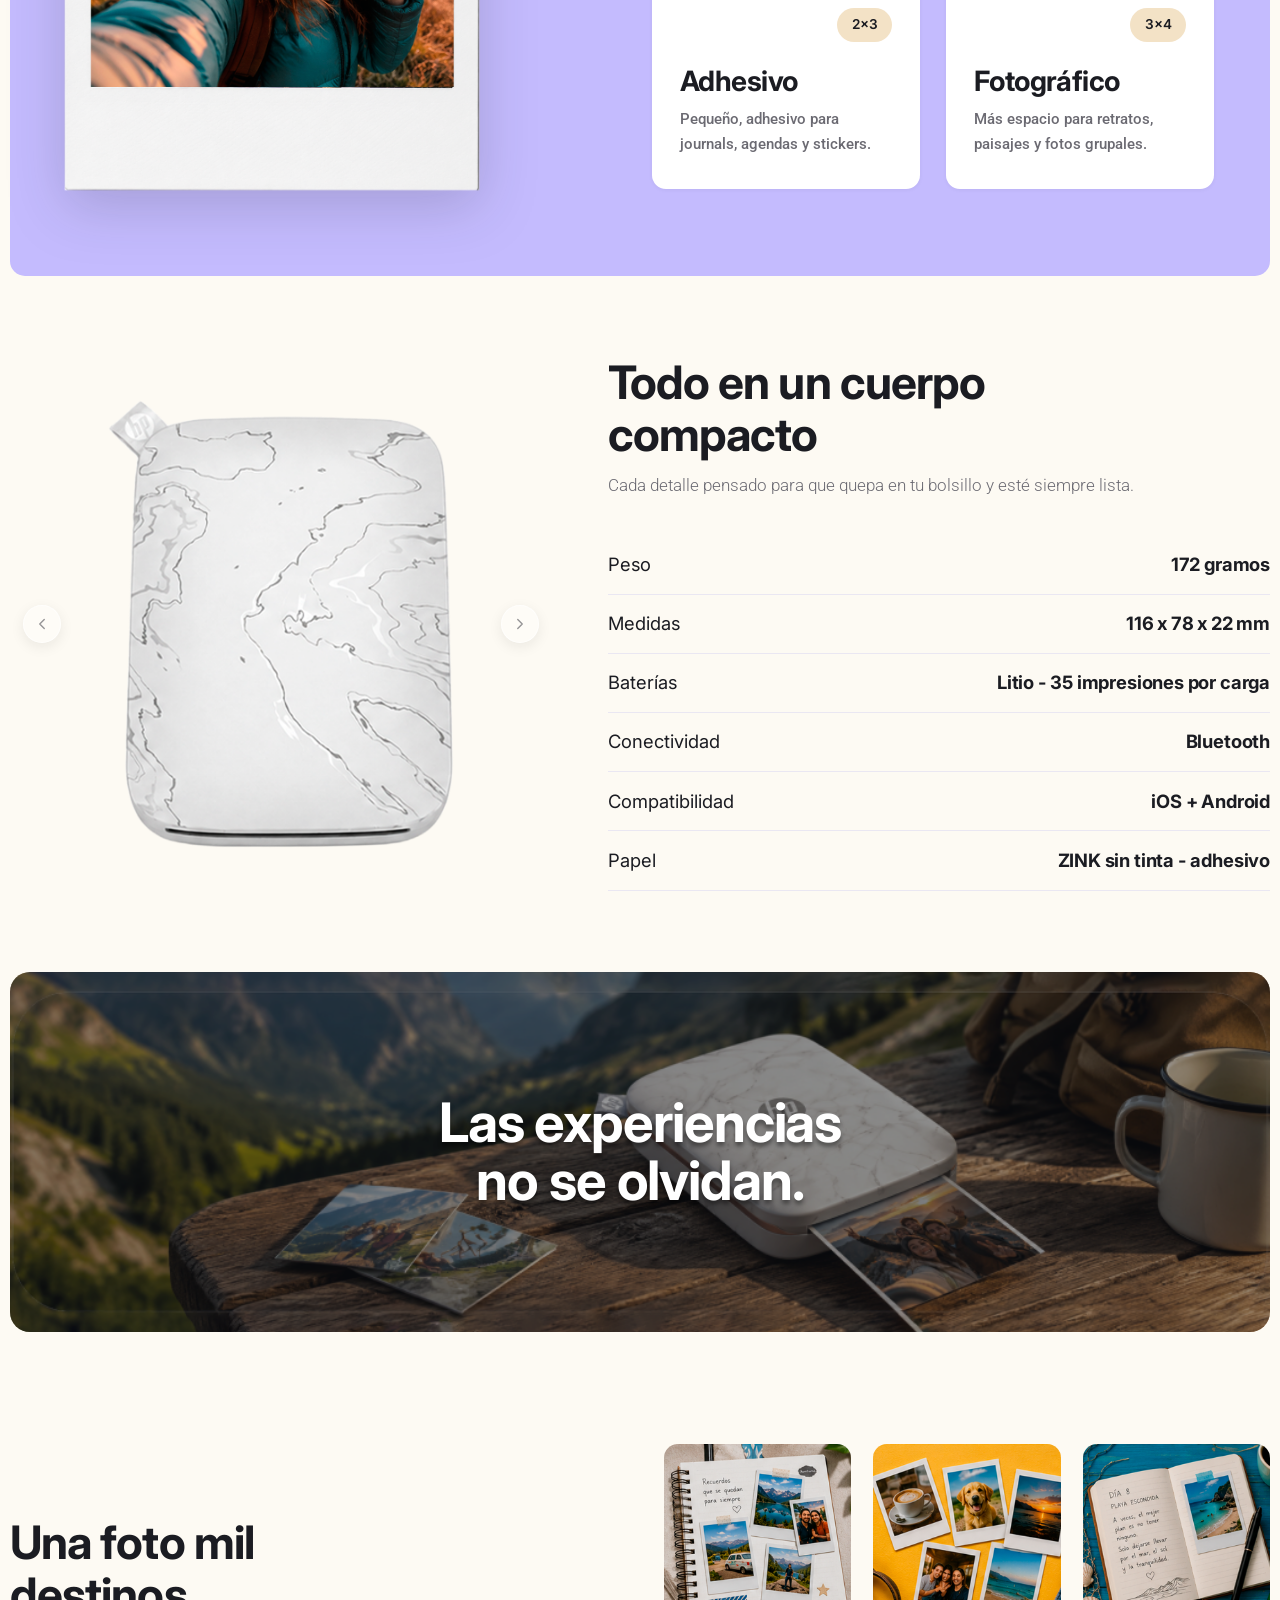
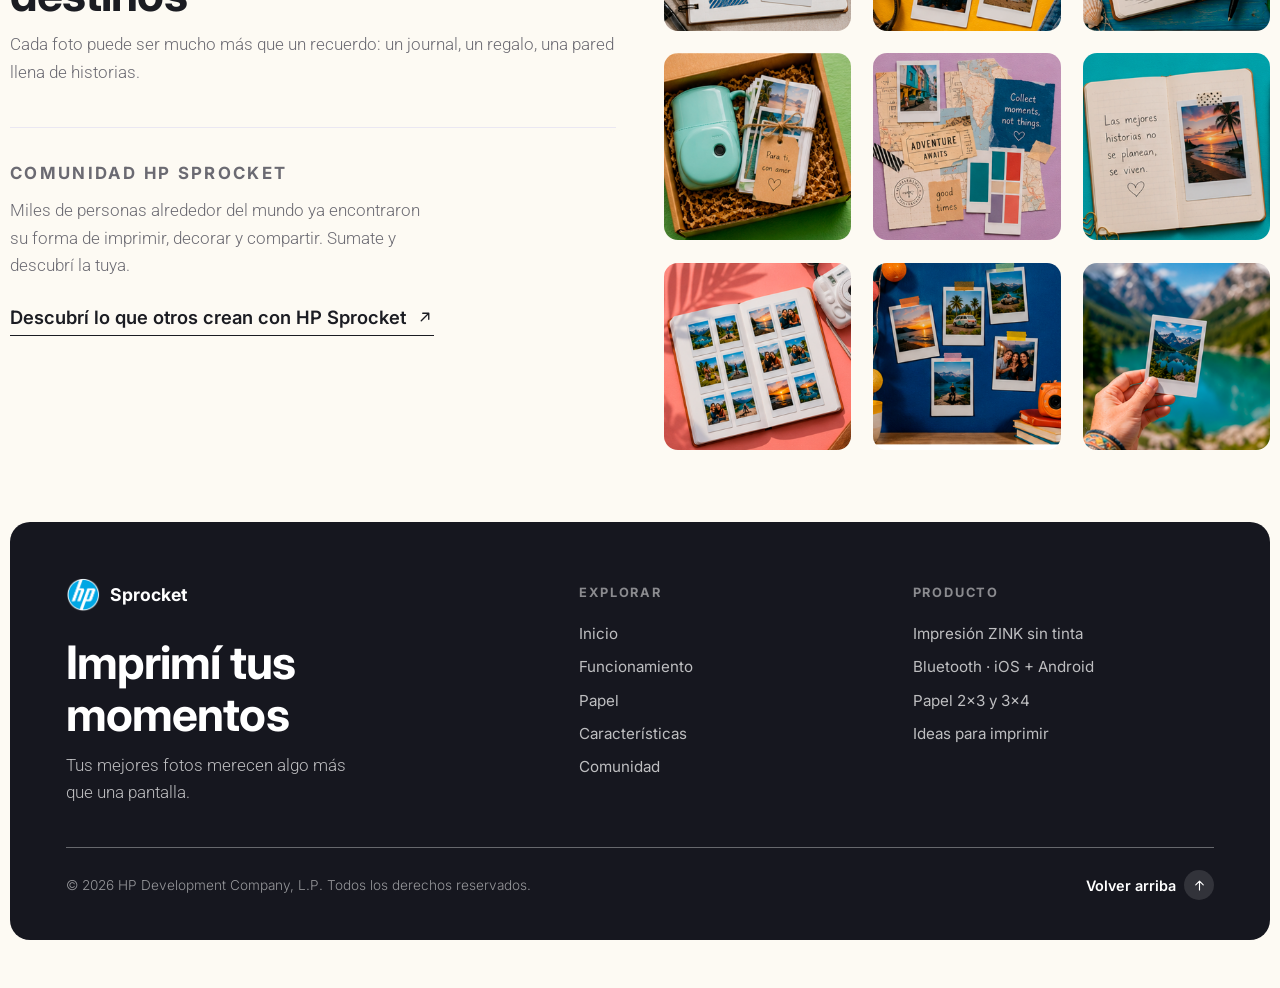
==== commit 25fcdab8: "final_fotos" ====
--- a/index.html
+++ b/index.html
@@ -14,8 +14,8 @@
       href="https://fonts.googleapis.com/css2?family=Inter:wght@400;500;600;700;800&family=Roboto:wght@300;400&display=swap"
       rel="stylesheet"
     />
-    <link rel="stylesheet" href="css/styles.css?v=131" />
-    <script src="js/main.js?v=131" defer></script>
+    <link rel="stylesheet" href="css/styles.css?v=134" />
+    <script src="js/main.js?v=134" defer></script>
   </head>
   <body>
     <div class="page-shell">
@@ -79,10 +79,10 @@
                       <img src="Assets/imprime_polaroid.png" alt="" />
                     </figure>
                     <figure class="print-stack-photo" data-stack="1">
-                      <img src="Assets/Bluetooth.png" alt="Conectando la impresora al celular por Bluetooth" />
+                      <img src="Assets/Bluetooth-2.png" alt="Conectando la impresora al celular por Bluetooth" />
                     </figure>
                     <figure class="print-stack-photo" data-stack="2">
-                      <img src="Assets/Portatil.png" alt="Impresora HP Sprocket guardada en una cartera" />
+                      <img src="Assets/Portatil-2.png" alt="Impresora HP Sprocket guardada en una cartera" />
                     </figure>
                   </div>
                   <div class="print-features">
@@ -218,18 +218,15 @@
                    la imagen interna. -->
               <div class="polaroid-stack stack-carousel" data-autoplay>
                 <figure class="polaroid" data-pos="0">
-                  <img src="Assets/polaroid.png" alt="Amigas haciendo la seña de paz frente a un lago de montaña" />
+                  <img src="Assets/SELFI-POLAROID.png" alt="Selfie al atardecer en la montaña" />
                 </figure>
                 <figure class="polaroid" data-pos="1">
-                  <img src="Assets/SELFI-POLAROID.png" alt="Selfie al atardecer en la montaña" />
+                  <img src="Assets/SELFI-POLAROID-2.png" alt="Pareja sonriendo frente a un lago de montaña" />
                 </figure>
                 <figure class="polaroid" data-pos="2">
-                  <img src="Assets/SELFI-POLAROID-2.png" alt="Pareja sonriendo frente a un lago de montaña" />
+                  <img src="Assets/SELFI-POLAROID-3.png" alt="Amigas al atardecer frente al mar" />
                 </figure>
                 <figure class="polaroid" data-pos="3">
-                  <img src="Assets/SELFI-POLAROID-3.png" alt="Amigas al atardecer frente al mar" />
-                </figure>
-                <figure class="polaroid" data-pos="4">
                   <img src="Assets/SELFI-POLAROID-4.png" alt="Amigas haciendo la seña de paz en la montaña" />
                 </figure>
               </div>
--- a/css/styles.css
+++ b/css/styles.css
@@ -50,6 +50,11 @@
   /* Texto sobre fondos oscuros (primary) */
   --color-on-dark: #ffffff;
   --color-on-dark-muted: rgba(255, 255, 255, 0.72);
+
+  /* Alto del hero adaptable: 1040px es el diseño original (pensado para
+     monitores de ~900px de alto); en notebooks más bajas se achica junto
+     con la pantalla para que nada quede desproporcionado. */
+  --hero-h: min(1040px, calc(100vh + 140px));
 
   --radius-lg: 40px;
   --radius-md: 24px;
@@ -347,9 +352,8 @@
   border-radius: 20px;
   overflow: hidden;
   /* Alto suficiente para que la foto de fondo abarque también la impresora
-     que se monta encima (antes terminaba en 700px y la impresora sobresalía
-     sobre el fondo crema). */
-  min-height: 1040px;
+     que se monta encima; se adapta a monitores más bajos (notebooks). */
+  min-height: var(--hero-h);
   display: flex;
   align-items: center;
   justify-content: center;
@@ -383,8 +387,9 @@
   color: #fff;
   padding: 3rem 1.5rem 10rem;
   max-width: 760px;
-  /* Baja el bloque del título 30px dentro del hero agrandado. */
-  translate: 0 30px;
+  /* Sube el bloque del título dentro del hero para dejar aire a la
+     impresora (los breakpoints de tablet/mobile lo resetean). */
+  translate: 0 -30px;
 }
 
 .hero-eyebrow {
@@ -437,7 +442,11 @@
      -14rem - 340px + 175px = calc(-29rem + 75px). */
   position: relative;
   z-index: 2;
-  margin-top: calc(-29rem + 75px);
+  /* La compensación es LA MITAD de lo que se achica el hero: el contenido
+     del hero está centrado, así que el CTA sube la mitad del achique — con
+     esto la impresora mantiene su distancia al CTA en cualquier pantalla.
+     El +15px (antes +75px) la sube 60px, igual que el bloque del título. */
+  margin-top: calc(-29rem + 15px + (1040px - var(--hero-h)) / 2);
   padding-top: 0;
   /* Nada acá es clickeable y la sección pisa el CTA del hero: que los
      clicks pasen de largo. */
@@ -458,7 +467,9 @@
 
 .print-intro-inner {
   position: relative;
-  --printer-w: min(90vw, calc((100vh - 84px) * 1.29), 1237px);
+  /* Impresora más grande, proporcional al alto de pantalla: así la
+     composición se ve igual en un monitor grande y en una notebook. */
+  --printer-w: min(90vw, calc((100vh - 84px) * 1.5), 1320px);
   width: var(--printer-w);
   margin-top: -20px;
 }
@@ -562,8 +573,10 @@
 .print-stack {
   position: relative;
   /* 35% más grandes que la polaroid que imprime la impresora, a pedido
-     (1.2 original, +25% y luego -10%). */
-  --stack-w: calc(var(--polaroid-size) * 1.35);
+     (1.2 original, +25% y luego -10%). El segundo término las achica en
+     monitores bajos SOLO lo justo para que el apilado entre en la
+     pantalla fijada (100vh - header - un margen chico). */
+  --stack-w: min(calc(var(--polaroid-size) * 1.35), calc((100vh - 144px) / 1.75));
   height: calc(var(--stack-w) * 1.75);
   display: flex;
   align-items: center;
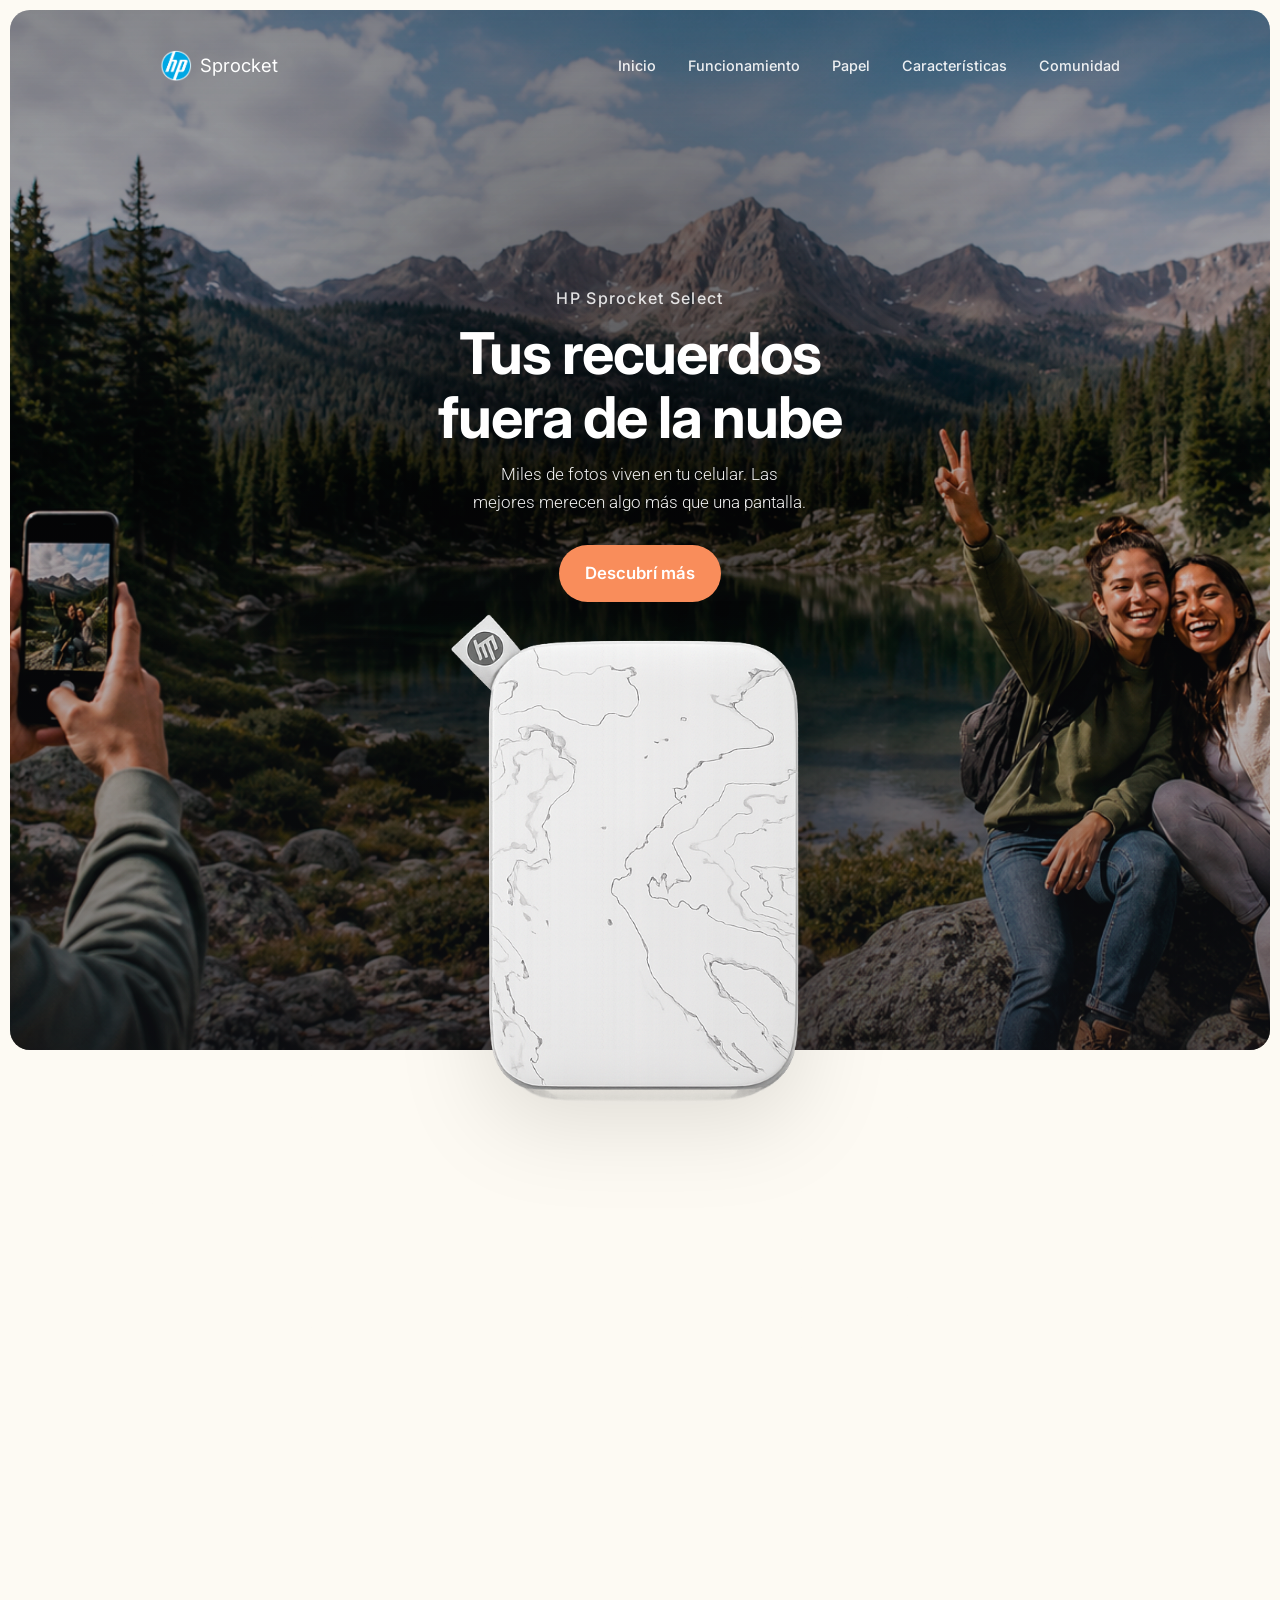
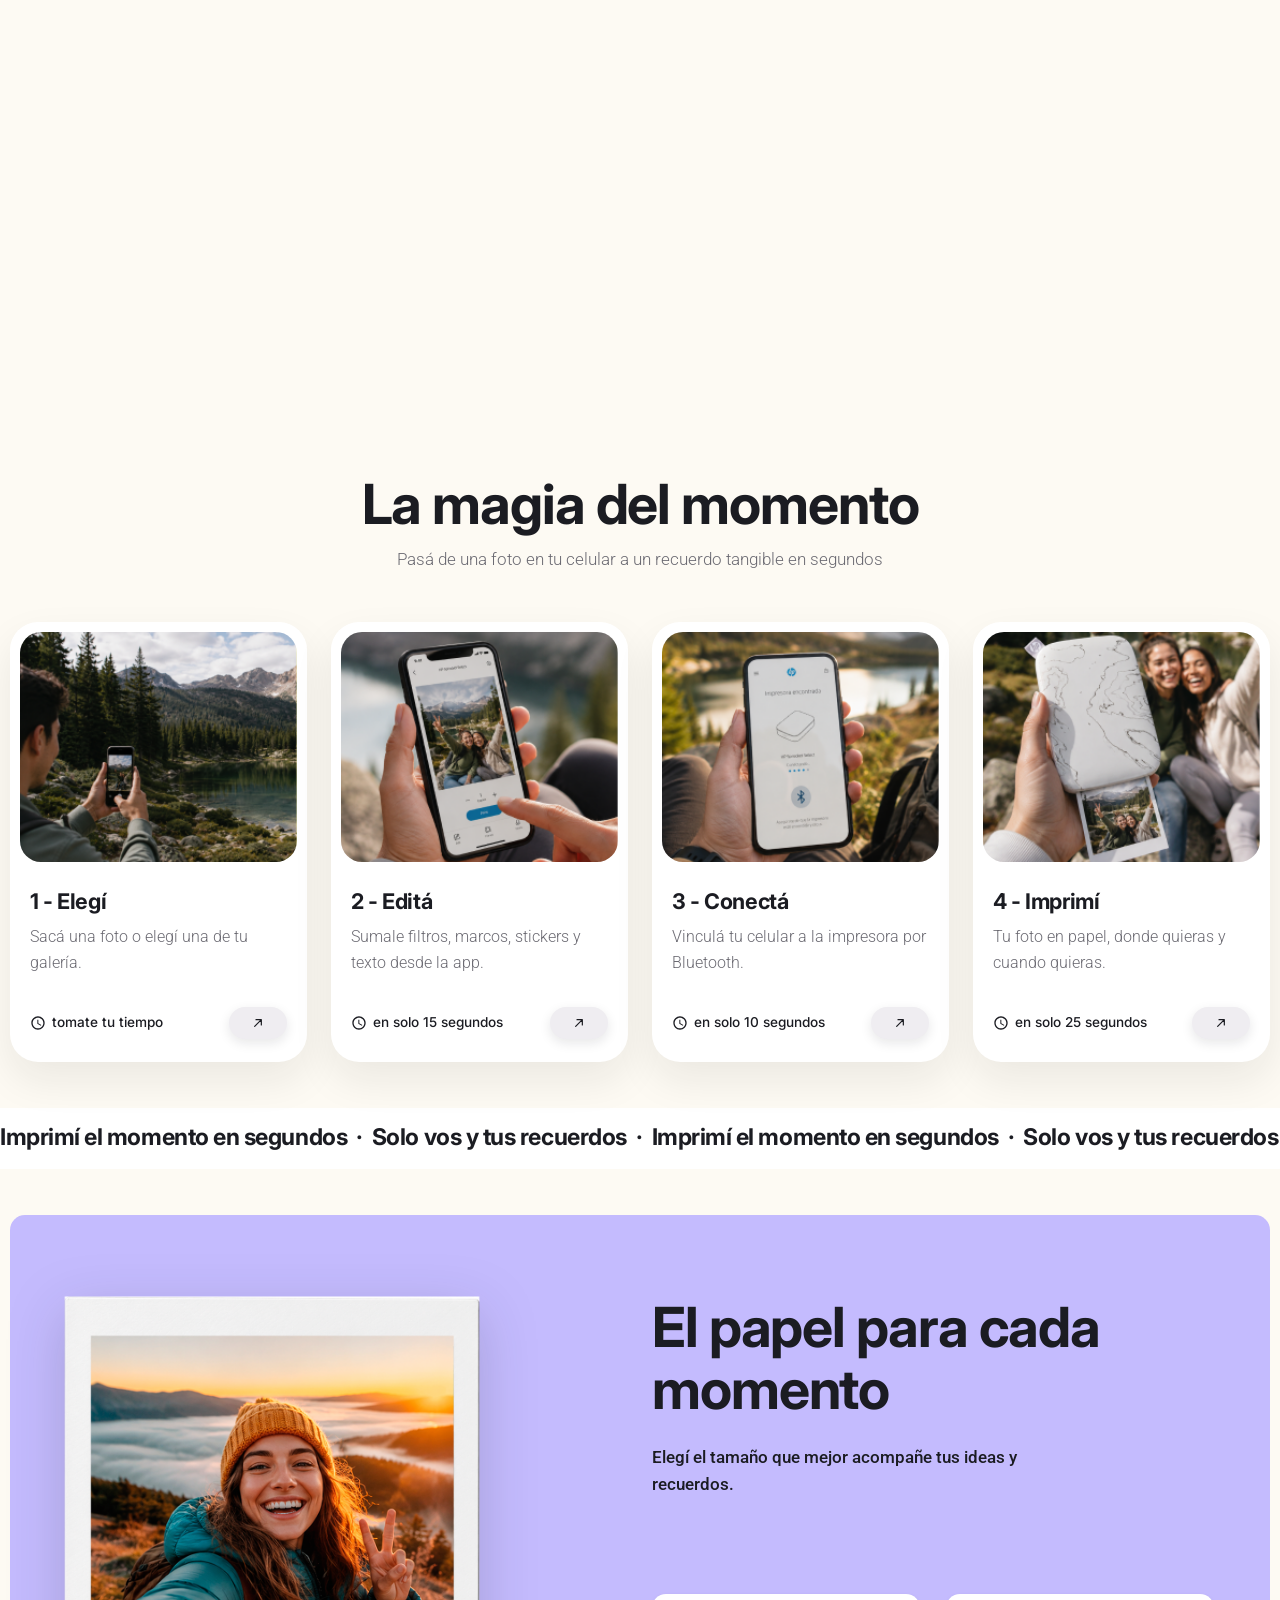
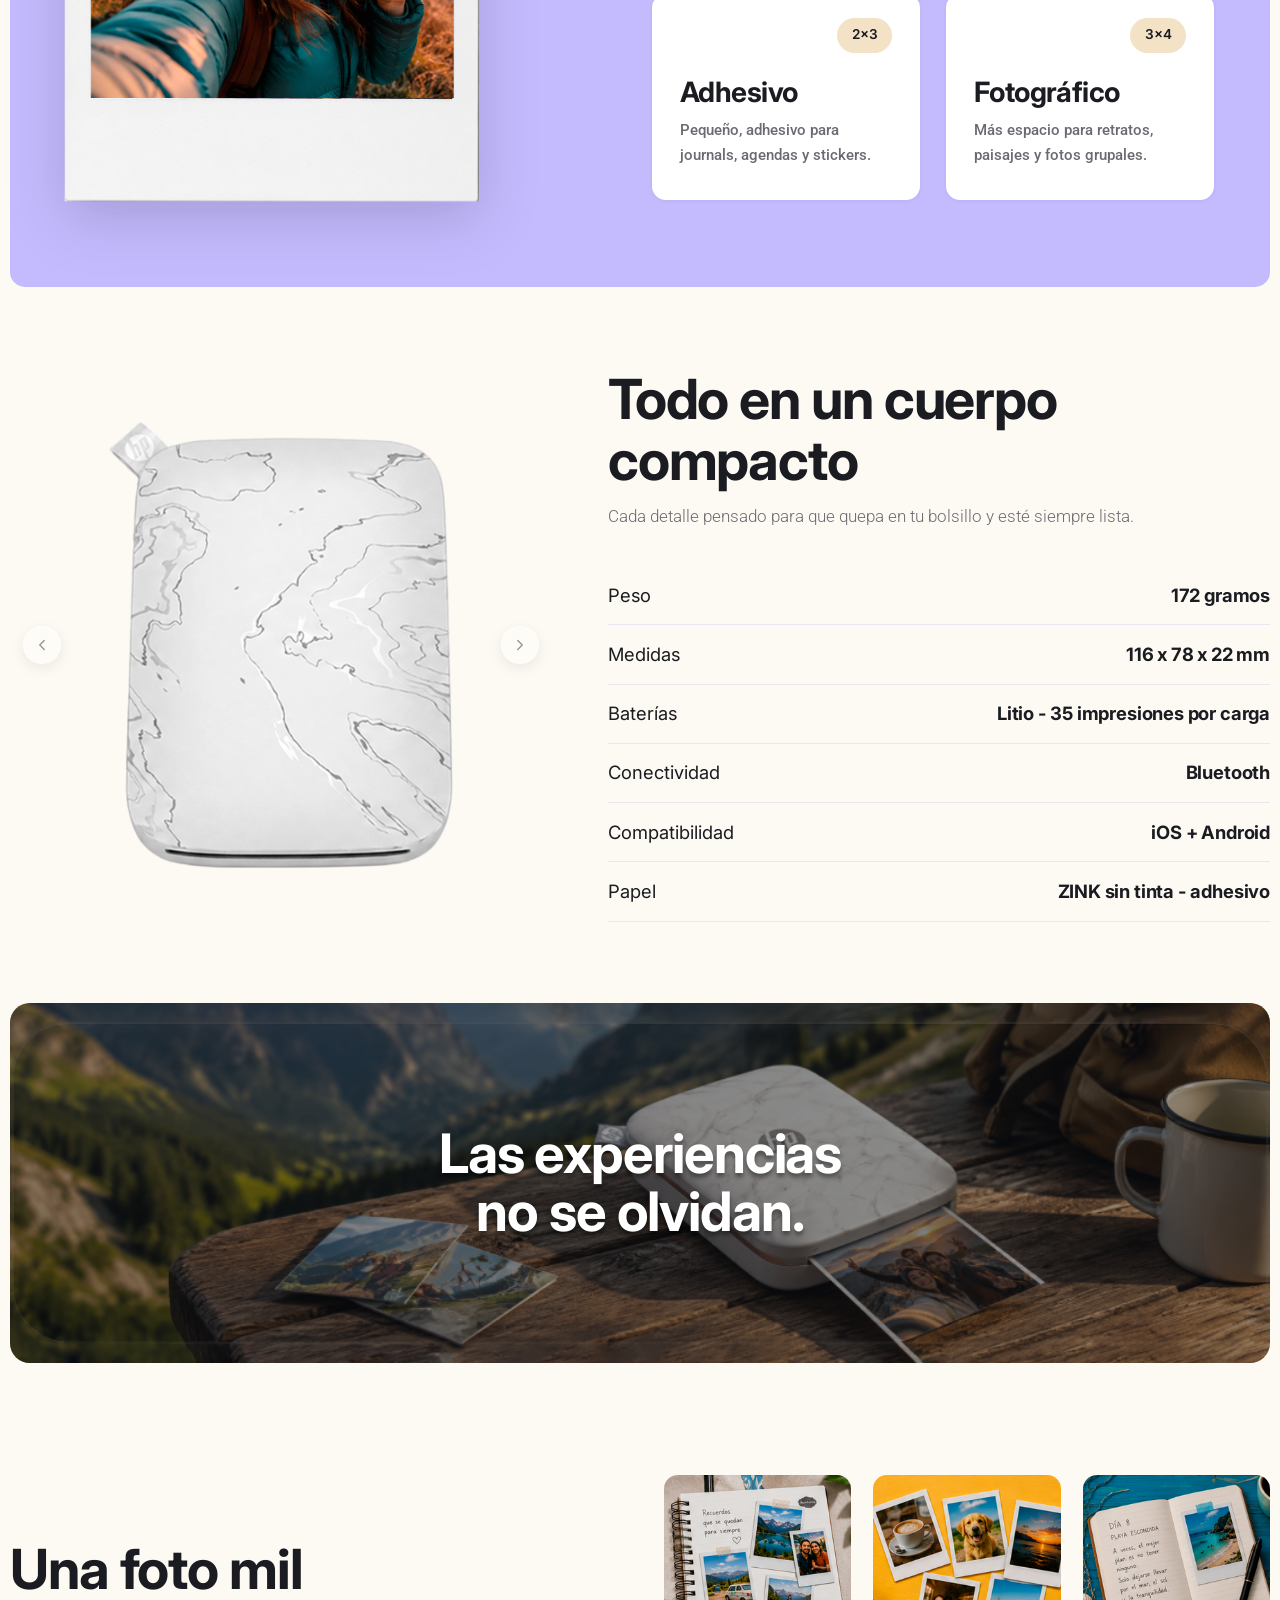
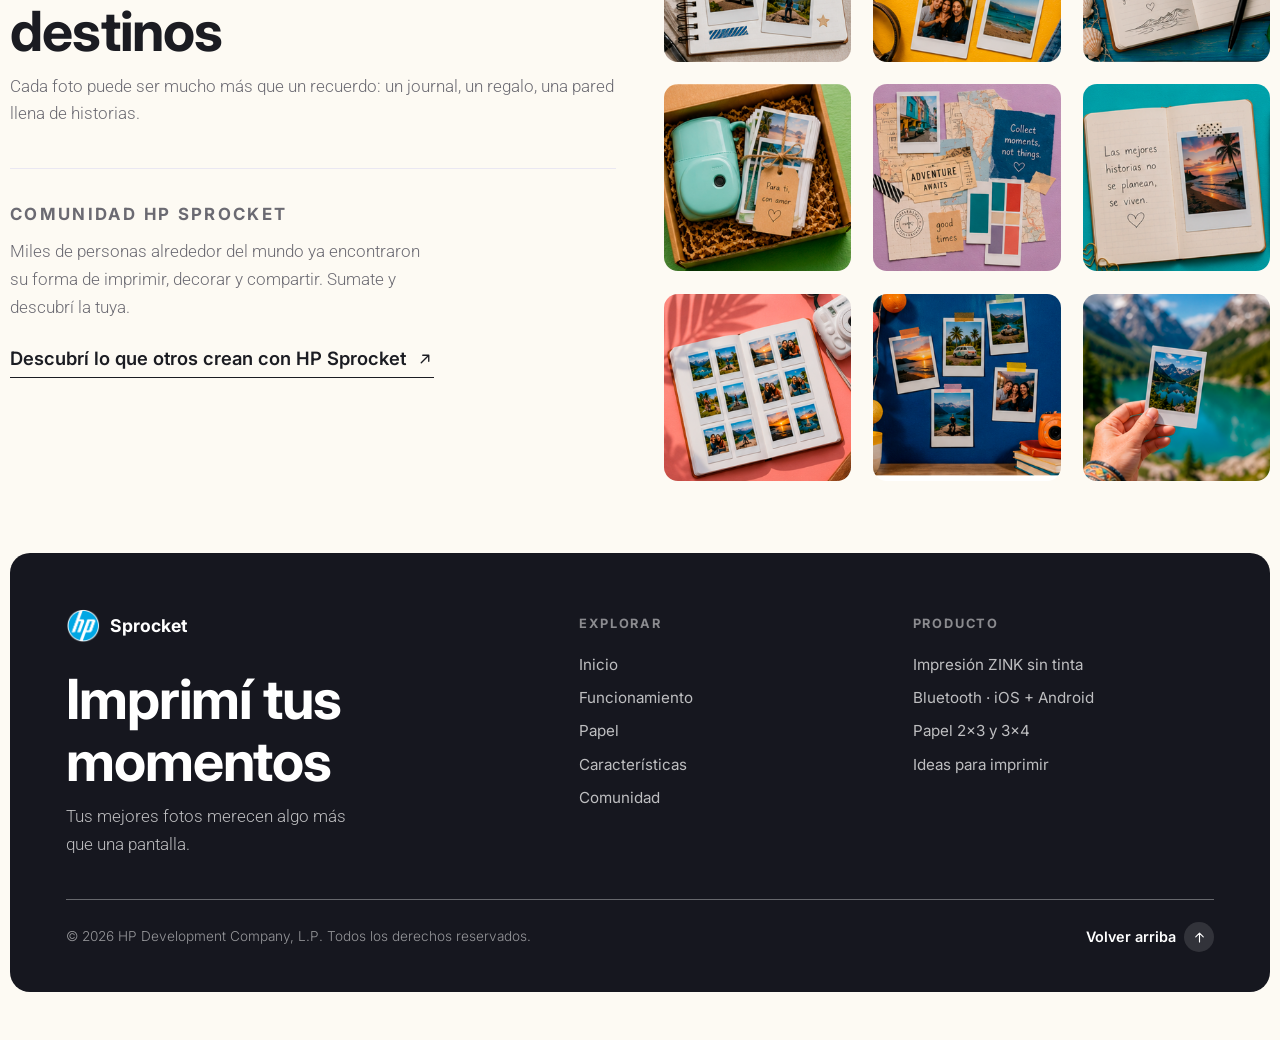
==== commit 02a5fad9: "tipografia mas grande" ====
--- a/index.html
+++ b/index.html
@@ -14,8 +14,8 @@
       href="https://fonts.googleapis.com/css2?family=Inter:wght@400;500;600;700;800&family=Roboto:wght@300;400&display=swap"
       rel="stylesheet"
     />
-    <link rel="stylesheet" href="css/styles.css?v=134" />
-    <script src="js/main.js?v=134" defer></script>
+    <link rel="stylesheet" href="css/styles.css?v=135" />
+    <script src="js/main.js?v=135" defer></script>
   </head>
   <body>
     <div class="page-shell">
--- a/css/styles.css
+++ b/css/styles.css
@@ -126,12 +126,14 @@
   font-size: clamp(2.16rem, 4.5vw, 4.05rem);
 }
 
+/* H2/H3 un 20% más grandes que la escala original (el H1 del hero queda
+   como estaba, a pedido). */
 h2 {
-  font-size: clamp(1.8rem, 3.6vw, 3.06rem);
+  font-size: clamp(2.16rem, 4.32vw, 3.67rem);
 }
 
 h3 {
-  font-size: 1.44rem;
+  font-size: 1.73rem;
 }
 
 p {
